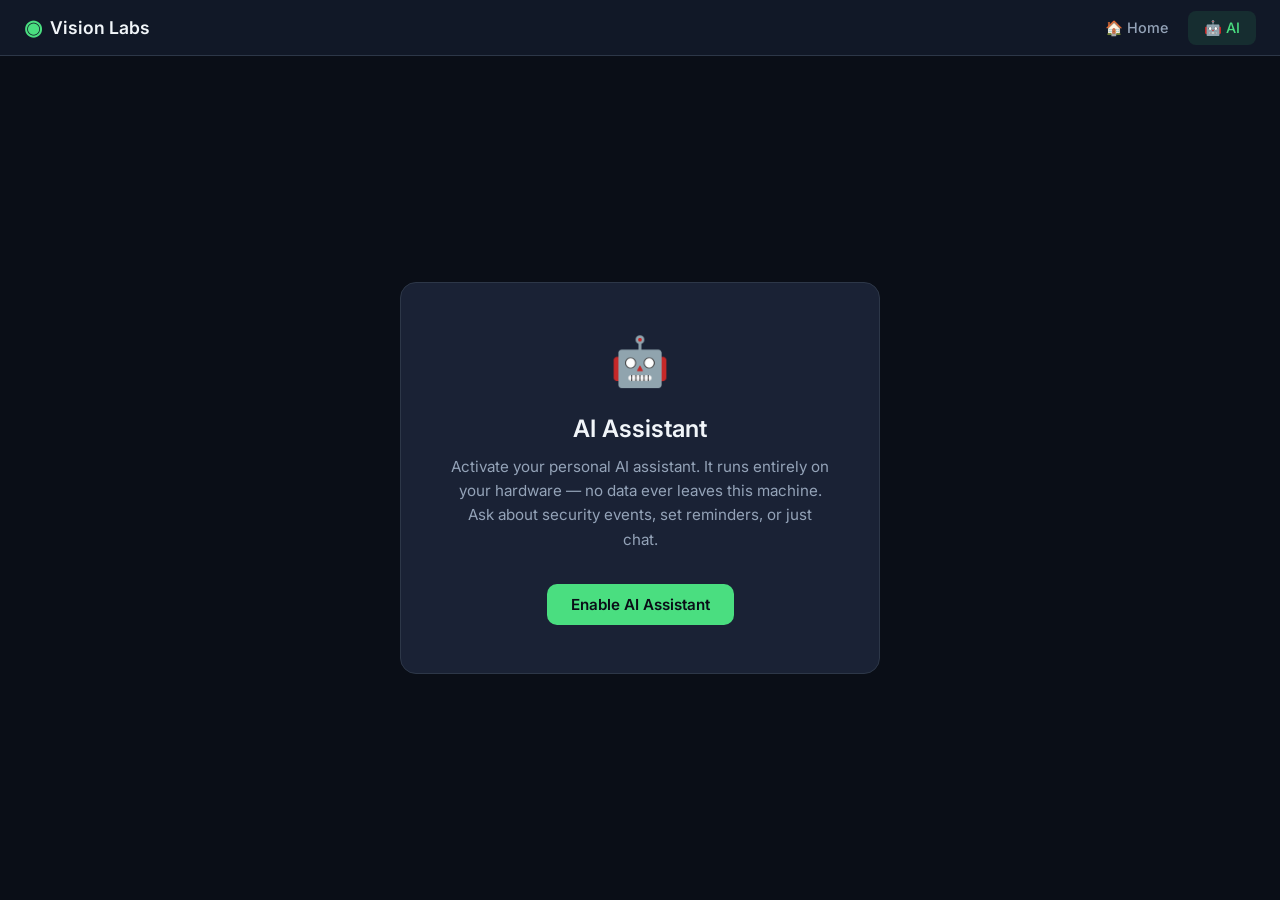
==== services/dashboard/static/ai.html @ 5def6e3c "feat: Phase 7 AI assistant  Ollama + Qwen 3 14B, onboarding wizard, chat UI, tool calling" ====
<!DOCTYPE html>
<html lang="en">

<head>
    <meta charset="UTF-8">
    <meta name="viewport" content="width=device-width, initial-scale=1.0">
    <title>Vision Labs — AI Assistant</title>
    <meta name="description" content="AI-powered security assistant for Vision Labs">
    <link rel="icon" type="image/svg+xml" href="favicon.svg">
    <link rel="stylesheet" href="style.css">
    <link rel="stylesheet" href="ai.css">
    <link href="https://fonts.googleapis.com/css2?family=Inter:wght@300;400;500;600;700&display=swap" rel="stylesheet">
</head>

<body class="ai-page">
    <!-- Navbar -->
    <nav class="navbar">
        <a class="navbar-brand" href="/">
            <span class="logo-icon">◉</span>
            Vision Labs
        </a>
        <div class="navbar-links">
            <a href="/">🏠 Home</a>
            <a href="/ai.html" class="active">🤖 AI</a>
        </div>
    </nav>

    <!-- Onboarding Wizard (shown when AI not enabled) -->
    <div id="wizardContainer" class="wizard-container" style="display: none;">
        <!-- Step 1: Welcome -->
        <div id="wizardStep1" class="wizard-card">
            <span class="wizard-icon">🤖</span>
            <h2>AI Assistant</h2>
            <p>
                Activate your personal AI assistant. It runs entirely on your hardware —
                no data ever leaves this machine. Ask about security events, set reminders,
                or just chat.
            </p>
            <div class="wizard-actions">
                <button class="btn-primary" onclick="wizardNext(2)">Enable AI Assistant</button>
            </div>
        </div>

        <!-- Step 2: User name -->
        <div id="wizardStep2" class="wizard-card" style="display: none;">
            <span class="wizard-icon">👋</span>
            <h2>What should I call you?</h2>
            <p>Give me a name to use, or skip and I'll just say "hey".</p>
            <input type="text" class="wizard-input" id="userName" placeholder="Your name..." maxlength="30"
                autocomplete="off">
            <div class="wizard-actions">
                <button class="btn-secondary" onclick="wizardNext(3)">Skip</button>
                <button class="btn-primary" onclick="wizardNext(3)">Continue</button>
            </div>
        </div>

        <!-- Step 3: AI name -->
        <div id="wizardStep3" class="wizard-card" style="display: none;">
            <span class="wizard-icon">✨</span>
            <h2>Name your assistant</h2>
            <p>Pick a suggestion or type your own name for me.</p>
            <div class="name-suggestions">
                <button class="name-chip" onclick="selectAIName(this, 'Atlas')">Atlas</button>
                <button class="name-chip" onclick="selectAIName(this, 'Sentinel')">Sentinel</button>
                <button class="name-chip" onclick="selectAIName(this, 'Iris')">Iris</button>
                <button class="name-chip" onclick="selectAIName(this, 'Nova')">Nova</button>
                <button class="name-chip" onclick="selectAIName(this, 'Sage')">Sage</button>
            </div>
            <input type="text" class="wizard-input" id="aiName" placeholder="Or type a custom name..." maxlength="30"
                autocomplete="off">
            <div class="wizard-actions">
                <button class="btn-secondary" onclick="wizardNext(2)">Back</button>
                <button class="btn-primary" onclick="finishWizard()">Activate</button>
            </div>
        </div>
    </div>

    <!-- Chat Interface (shown when AI is enabled) -->
    <div id="chatContainer" class="chat-container" style="display: none;">
        <!-- Chat header -->
        <div class="chat-header">
            <div class="ai-avatar" id="aiAvatar">🤖</div>
            <div class="chat-header-info">
                <h3 id="aiNameDisplay">Atlas</h3>
                <span>Local AI · Qwen 3 14B</span>
            </div>
            <div class="chat-status-dot"></div>
        </div>

        <!-- Error banner -->
        <div class="ai-error" id="aiError"></div>

        <!-- Messages -->
        <div class="chat-messages" id="chatMessages">
            <!-- Messages rendered by JS -->
        </div>

        <!-- Input -->
        <div class="chat-input-area">
            <div class="chat-input-wrapper">
                <textarea id="chatInput" placeholder="Ask me anything..." rows="1" autofocus></textarea>
                <button id="sendBtn" onclick="sendMessage()" title="Send">↑</button>
            </div>
        </div>
    </div>

    <script src="ai.js"></script>
</body>

</html>
---- services/dashboard/static/style.css ----
/*
 * services/dashboard/static/style.css — Dark security monitoring theme.
 *
 * PURPOSE:
 *   Styling for the Vision Labs dashboard. Dark theme with green accent
 *   colors to match the security/surveillance aesthetic.
 *
 * LAYOUT:
 *   Header (stats bar) → Main (live view + sidebar)
 *   Sidebar contains: Settings panel + Event feed
 */

/* ---------------------------------------------------------------------------
 * Reset & Base
 * --------------------------------------------------------------------------- */
*,
*::before,
*::after {
    margin: 0;
    padding: 0;
    box-sizing: border-box;
}

:root {
    /* Color palette — dark security theme */
    --bg-primary: #0a0e17;
    --bg-secondary: #111827;
    --bg-panel: #1a2235;
    --bg-panel-hover: #1f2937;
    --border: #2d3748;
    --border-active: #4ade80;

    --text-primary: #f1f5f9;
    --text-secondary: #94a3b8;
    --text-muted: #64748b;

    --accent: #4ade80;
    /* Green — active / live */
    --accent-dim: #22c55e;
    --accent-bg: rgba(74, 222, 128, 0.1);
    --danger: #ef4444;
    /* Red — alerts */
    --danger-bg: rgba(239, 68, 68, 0.1);
    --warning: #f59e0b;
    /* Amber — warnings */
    --success: #4ade80;
    --info: #38bdf8;
    --text-dim: #6b7280;

    /* Spacing */
    --gap: 16px;
    --radius: 10px;
    --radius-sm: 6px;

    /* Typography */
    --font: 'Inter', -apple-system, BlinkMacSystemFont, sans-serif;
}

html,
body {
    height: 100%;
    font-family: var(--font);
    background: var(--bg-primary);
    color: var(--text-primary);
    overflow-x: hidden;
}

/* ---------------------------------------------------------------------------
 * Header — Status bar with live stats
 * --------------------------------------------------------------------------- */
header {
    display: flex;
    align-items: center;
    justify-content: space-between;
    padding: 12px 24px;
    background: var(--bg-secondary);
    border-bottom: 1px solid var(--border);
    height: 60px;
}

.header-left {
    display: flex;
    align-items: center;
    gap: 16px;
}

.logo {
    display: flex;
    align-items: center;
    gap: 10px;
}

.logo-icon {
    font-size: 24px;
    color: var(--accent);
    animation: pulse 2s ease-in-out infinite;
}

@keyframes pulse {

    0%,
    100% {
        opacity: 1;
    }

    50% {
        opacity: 0.5;
    }
}

.logo h1 {
    font-size: 18px;
    font-weight: 600;
    letter-spacing: 0.5px;
}

.status-badge {
    padding: 4px 12px;
    border-radius: 20px;
    font-size: 12px;
    font-weight: 500;
    background: var(--accent-bg);
    color: var(--accent);
    border: 1px solid rgba(74, 222, 128, 0.3);
}

.status-badge.disconnected {
    background: var(--danger-bg);
    color: var(--danger);
    border-color: rgba(239, 68, 68, 0.3);
}

.header-right {
    display: flex;
    gap: 24px;
}

.stat {
    display: flex;
    flex-direction: column;
    align-items: center;
    gap: 2px;
}

.stat-label {
    font-size: 10px;
    text-transform: uppercase;
    letter-spacing: 1px;
    color: var(--text-muted);
}

.stat-value {
    font-size: 16px;
    font-weight: 600;
    color: var(--text-primary);
    font-variant-numeric: tabular-nums;
}

/* ---------------------------------------------------------------------------
 * Main Layout — Live view + sidebar
 * --------------------------------------------------------------------------- */
main {
    display: grid;
    grid-template-columns: 1fr 360px;
    gap: var(--gap);
    padding: var(--gap);
    height: calc(100vh - 60px);
    overflow: hidden;
}

/* ---------------------------------------------------------------------------
 * Panel (shared)
 * --------------------------------------------------------------------------- */
.panel {
    background: var(--bg-panel);
    border: 1px solid var(--border);
    border-radius: var(--radius);
    display: flex;
    flex-direction: column;
    flex-shrink: 0;
}

.panel-header {
    display: flex;
    align-items: center;
    justify-content: space-between;
    padding: 12px 16px;
    border-bottom: 1px solid var(--border);
    flex-shrink: 0;
    cursor: pointer;
    user-select: none;
    transition: background 0.2s ease;
    gap: 8px;
}

.panel-header:hover {
    background: rgba(255, 255, 255, 0.03);
}

.panel-header h2 {
    font-size: 14px;
    font-weight: 600;
    color: var(--text-primary);
    white-space: nowrap;
    overflow: hidden;
    text-overflow: ellipsis;
    min-width: 0;
}

/* Collapsible toggle chevron */
.panel-toggle {
    font-size: 12px;
    color: var(--text-muted);
    transition: transform 0.3s cubic-bezier(0.4, 0, 0.2, 1);
    margin-left: 8px;
    flex-shrink: 0;
}

.panel.collapsed .panel-toggle {
    transform: rotate(-90deg);
}

/* Smooth collapsible body */
.panel-body {
    padding: 16px;
    overflow-y: auto;
    flex: 1;
    max-height: 300px;
    transition: max-height 0.35s cubic-bezier(0.4, 0, 0.2, 1),
        padding 0.35s cubic-bezier(0.4, 0, 0.2, 1),
        opacity 0.25s ease;
    opacity: 1;
}

.panel.collapsed .panel-body {
    max-height: 0;
    padding-top: 0;
    padding-bottom: 0;
    opacity: 0;
    overflow: hidden;
}

.panel.collapsed .panel-header {
    border-bottom-color: transparent;
}

/* ---------------------------------------------------------------------------
 * Live View Panel
 * --------------------------------------------------------------------------- */
.live-view-panel {
    min-height: 0;
}

.live-badge {
    font-size: 12px;
    font-weight: 600;
    color: var(--danger);
    animation: blink 1.5s ease-in-out infinite;
}

@keyframes blink {

    0%,
    100% {
        opacity: 1;
    }

    50% {
        opacity: 0.3;
    }
}

.video-container {
    flex: 1;
    position: relative;
    display: flex;
    align-items: center;
    justify-content: center;
    background: #000;
    min-height: 0;
    overflow: hidden;
}

.video-container img {
    max-width: 100%;
    max-height: 100%;
    object-fit: contain;
}

.no-signal {
    position: absolute;
    display: flex;
    flex-direction: column;
    align-items: center;
    gap: 12px;
    color: var(--text-muted);
}

.no-signal-icon {
    font-size: 48px;
    animation: pulse 2s ease-in-out infinite;
}

.no-signal p {
    font-size: 14px;
}

.no-signal.hidden {
    display: none;
}

/* ---------------------------------------------------------------------------
 * Sidebar
 * --------------------------------------------------------------------------- */
.sidebar {
    display: flex;
    flex-direction: column;
    gap: var(--gap);
    min-height: 0;
    overflow-y: auto;
}

/* ---------------------------------------------------------------------------
 * Settings Panel
 * --------------------------------------------------------------------------- */
.setting {
    margin-bottom: 20px;
}

.setting:last-child {
    margin-bottom: 0;
}

.setting-header {
    display: flex;
    justify-content: space-between;
    align-items: center;
    margin-bottom: 8px;
}

.setting-header label {
    font-size: 13px;
    font-weight: 500;
    color: var(--text-primary);
}

.setting-value {
    font-size: 14px;
    font-weight: 600;
    color: var(--accent);
    font-variant-numeric: tabular-nums;
    min-width: 40px;
    text-align: right;
}

.setting-hint {
    font-size: 11px;
    color: var(--text-muted);
    margin-top: 6px;
}

/* Range slider styling */
input[type="range"] {
    width: 100%;
    height: 6px;
    -webkit-appearance: none;
    appearance: none;
    background: var(--border);
    border-radius: 3px;
    outline: none;
    cursor: pointer;
}

input[type="range"]::-webkit-slider-thumb {
    -webkit-appearance: none;
    appearance: none;
    width: 18px;
    height: 18px;
    background: var(--accent);
    border-radius: 50%;
    cursor: pointer;
    border: 2px solid var(--bg-panel);
    box-shadow: 0 0 8px rgba(74, 222, 128, 0.4);
    transition: transform 0.15s ease;
}

input[type="range"]::-webkit-slider-thumb:hover {
    transform: scale(1.2);
}

input[type="range"]::-moz-range-thumb {
    width: 18px;
    height: 18px;
    background: var(--accent);
    border-radius: 50%;
    cursor: pointer;
    border: 2px solid var(--bg-panel);
    box-shadow: 0 0 8px rgba(74, 222, 128, 0.4);
}

/* ---------------------------------------------------------------------------
 * Events Panel
 * --------------------------------------------------------------------------- */
.events-panel {
    min-height: 0;
}

.event-count {
    font-size: 12px;
    color: var(--text-muted);
}

.event-list {
    display: flex;
    flex-direction: column;
    gap: 8px;
    padding: 12px;
}

.event-item {
    display: flex;
    align-items: flex-start;
    gap: 10px;
    padding: 12px 14px;
    background: var(--bg-secondary);
    border-radius: var(--radius-sm);
    border-left: 3px solid transparent;
    border: 1px solid var(--border);
    border-left: 3px solid transparent;
    transition: background 0.2s ease;
    animation: slideIn 0.3s ease;
}

@keyframes slideIn {
    from {
        opacity: 0;
        transform: translateY(-8px);
    }

    to {
        opacity: 1;
        transform: translateY(0);
    }
}

.event-item.appeared {
    border-left-color: var(--accent);
}

.event-item.left {
    border-left-color: var(--warning);
}

.event-icon {
    font-size: 18px;
    flex-shrink: 0;
    margin-top: 1px;
}

.event-photo {
    width: 32px;
    height: 32px;
    border-radius: 50%;
    object-fit: cover;
    border: 2px solid #06b6d4;
    flex-shrink: 0;
    cursor: pointer;
    transition: transform 0.15s ease, box-shadow 0.15s ease;
}

.event-photo:hover {
    transform: scale(1.15);
    box-shadow: 0 0 8px rgba(6, 182, 212, 0.5);
}

/* ---------------------------------------------------------------------------
 * Event Photo Lightbox Modal
 * --------------------------------------------------------------------------- */
.event-photo-modal {
    position: fixed;
    inset: 0;
    display: flex;
    align-items: center;
    justify-content: center;
    z-index: 2000;
}

.event-photo-backdrop {
    position: absolute;
    inset: 0;
    background: rgba(0, 0, 0, 0.8);
    backdrop-filter: blur(8px);
    cursor: pointer;
}

.event-photo-content {
    position: relative;
    z-index: 1;
    display: flex;
    flex-direction: column;
    align-items: center;
    gap: 12px;
    animation: captureFlash 0.3s ease;
}

.event-photo-content img {
    max-width: 90vw;
    max-height: 75vh;
    border-radius: var(--radius);
    border: 2px solid var(--border);
    box-shadow: 0 20px 60px rgba(0, 0, 0, 0.6);
    object-fit: contain;
}

.event-photo-caption {
    font-size: 14px;
    font-weight: 600;
    color: var(--text-primary);
    background: var(--bg-panel);
    padding: 6px 16px;
    border-radius: 20px;
    border: 1px solid var(--border);
}

.event-content {
    flex: 1;
    min-width: 0;
}

.event-title {
    font-size: 14px;
    font-weight: 600;
    color: var(--text-primary);
    margin-bottom: 4px;
}

.event-meta {
    font-size: 12px;
    color: var(--text-secondary);
    line-height: 1.4;
}

.empty-state {
    text-align: center;
    color: var(--text-muted);
    font-size: 13px;
    padding: 24px 0;
}

/* ---------------------------------------------------------------------------
 * Known Faces Panel
 * --------------------------------------------------------------------------- */
.face-count {
    font-size: 12px;
    color: var(--text-muted);
}

.enroll-form {
    display: flex;
    gap: 8px;
    margin-bottom: 8px;
}

.enroll-input {
    flex: 1;
    padding: 8px 12px;
    background: var(--bg-secondary);
    border: 1px solid var(--border);
    border-radius: var(--radius-sm);
    color: var(--text-primary);
    font-family: var(--font);
    font-size: 13px;
    outline: none;
    transition: border-color 0.2s ease;
}

.enroll-input:focus {
    border-color: var(--accent);
}

.enroll-input::placeholder {
    color: var(--text-muted);
}

.enroll-btn {
    padding: 8px 16px;
    background: linear-gradient(135deg, #06b6d4, #0891b2);
    border: none;
    border-radius: var(--radius-sm);
    color: white;
    font-family: var(--font);
    font-size: 13px;
    font-weight: 600;
    cursor: pointer;
    white-space: nowrap;
    transition: all 0.2s ease;
}

.enroll-btn:hover {
    background: linear-gradient(135deg, #22d3ee, #06b6d4);
    transform: translateY(-1px);
    box-shadow: 0 4px 12px rgba(6, 182, 212, 0.3);
}

.enroll-btn:active {
    transform: translateY(0);
}

.enroll-btn:disabled {
    opacity: 0.5;
    cursor: not-allowed;
    transform: none;
}

.face-gallery {
    display: flex;
    flex-direction: column;
    gap: 8px;
    margin-top: 12px;
}

.face-card {
    display: flex;
    align-items: center;
    gap: 12px;
    padding: 10px 12px;
    background: var(--bg-secondary);
    border-radius: var(--radius-sm);
    border-left: 3px solid #06b6d4;
    animation: slideIn 0.3s ease;
}

.face-card img {
    width: 40px;
    height: 40px;
    border-radius: 50%;
    object-fit: cover;
    border: 2px solid #06b6d4;
}

.face-card .face-info {
    flex: 1;
    min-width: 0;
}

.face-card .face-name {
    font-size: 13px;
    font-weight: 600;
    color: var(--text-primary);
}

.face-card .face-date {
    font-size: 11px;
    color: var(--text-muted);
}

.face-card .face-delete {
    background: none;
    border: none;
    color: var(--text-muted);
    cursor: pointer;
    font-size: 16px;
    padding: 4px 8px;
    border-radius: var(--radius-sm);
    transition: all 0.2s ease;
}

.face-card .face-delete:hover {
    color: var(--danger);
    background: var(--danger-bg);
}

.enroll-status {
    padding: 8px 12px;
    border-radius: var(--radius-sm);
    font-size: 12px;
    margin-top: 8px;
    animation: slideIn 0.3s ease;
}

.enroll-status.success {
    background: var(--accent-bg);
    color: var(--accent);
    border: 1px solid rgba(74, 222, 128, 0.3);
}

.enroll-status.error {
    background: var(--danger-bg);
    color: var(--danger);
    border: 1px solid rgba(239, 68, 68, 0.3);
}

/* Enrollment preview card */
.enroll-preview {
    margin-top: 10px;
    padding: 12px;
    background: var(--bg-secondary);
    border-radius: var(--radius-sm);
    border: 1px solid #06b6d4;
    animation: slideIn 0.3s ease;
}

.preview-content {
    display: flex;
    align-items: center;
    gap: 12px;
}

.preview-face {
    width: 64px;
    height: 64px;
    border-radius: 8px;
    object-fit: cover;
    border: 2px solid #06b6d4;
}

.preview-info {
    flex: 1;
}

.preview-name {
    font-size: 13px;
    color: var(--text-primary);
    margin-bottom: 8px;
}

.preview-actions {
    display: flex;
    gap: 8px;
}

.confirm-btn,
.cancel-btn {
    padding: 6px 14px;
    border: none;
    border-radius: var(--radius-sm);
    font-family: var(--font);
    font-size: 12px;
    font-weight: 600;
    cursor: pointer;
    transition: all 0.2s ease;
}

.confirm-btn {
    background: var(--accent);
    color: var(--bg-primary);
}

.confirm-btn:hover {
    background: var(--accent-dim);
    transform: translateY(-1px);
}

.cancel-btn {
    background: var(--border);
    color: var(--text-secondary);
}

.cancel-btn:hover {
    background: var(--bg-panel-hover);
}

.preview-note {
    font-size: 11px;
    color: var(--warning);
    margin-bottom: 8px;
}

/* Unknown face cards */
.unknown-card {
    border-left: 2px solid #f59e0b;
}

.unknown-label {
    color: #f59e0b !important;
}

.unknown-actions {
    display: flex;
    gap: 4px;
    align-items: center;
}

.label-btn {
    background: none;
    border: 1px solid rgba(245, 158, 11, 0.3);
    color: #f59e0b;
    padding: 3px 6px;
    border-radius: var(--radius-sm);
    cursor: pointer;
    font-size: 12px;
    transition: all 0.2s ease;
}

.label-btn:hover {
    background: rgba(245, 158, 11, 0.15);
    border-color: #f59e0b;
}

/* ---------------------------------------------------------------------------
 * Scrollbar
 * --------------------------------------------------------------------------- */
::-webkit-scrollbar {
    width: 6px;
}

::-webkit-scrollbar-track {
    background: transparent;
}

::-webkit-scrollbar-thumb {
    background: var(--border);
    border-radius: 3px;
}

::-webkit-scrollbar-thumb:hover {
    background: var(--text-muted);
}


/* ---------------------------------------------------------------------------
 * Zone Canvas Overlay
 * --------------------------------------------------------------------------- */
#zoneCanvas {
    position: absolute;
    top: 0;
    left: 0;
    pointer-events: none;
    z-index: 10;
}

/* ---------------------------------------------------------------------------
 * Zone Controls
 * --------------------------------------------------------------------------- */
.live-view-controls {
    display: flex;
    align-items: center;
    gap: 12px;
}

.zone-toggle-btn {
    background: var(--bg-panel-hover);
    color: var(--text-secondary);
    border: 1px solid var(--border);
    padding: 4px 12px;
    border-radius: var(--radius-sm);
    font-family: var(--font);
    font-size: 12px;
    font-weight: 500;
    cursor: pointer;
    transition: all 0.2s ease;
}

.zone-toggle-btn:hover {
    background: var(--border);
    color: var(--text-primary);
}

.zone-toggle-btn.active {
    background: rgba(59, 130, 246, 0.2);
    color: #60a5fa;
    border-color: rgba(59, 130, 246, 0.4);
    box-shadow: 0 0 8px rgba(59, 130, 246, 0.2);
}

/* ---------------------------------------------------------------------------
 * Zone Toolbar
 * --------------------------------------------------------------------------- */
.zone-toolbar {
    display: flex;
    align-items: center;
    gap: 8px;
    padding: 10px 16px;
    background: var(--bg-panel);
    border-top: 1px solid var(--border);
    flex-wrap: wrap;
}

.zone-name-input {
    background: var(--bg-primary);
    border: 1px solid var(--border);
    color: var(--text-primary);
    padding: 6px 10px;
    border-radius: var(--radius-sm);
    font-family: var(--font);
    font-size: 13px;
    width: 140px;
}

.zone-name-input:focus {
    outline: none;
    border-color: #3b82f6;
    box-shadow: 0 0 0 2px rgba(59, 130, 246, 0.2);
}

.zone-select {
    background: var(--bg-primary);
    border: 1px solid var(--border);
    color: var(--text-primary);
    padding: 6px 8px;
    border-radius: var(--radius-sm);
    font-family: var(--font);
    font-size: 12px;
    cursor: pointer;
}

.zone-select:focus {
    outline: none;
    border-color: #3b82f6;
}

.zone-save-btn {
    background: linear-gradient(135deg, #3b82f6, #2563eb);
    color: white;
    border: none;
    padding: 6px 14px;
    border-radius: var(--radius-sm);
    font-family: var(--font);
    font-size: 12px;
    font-weight: 600;
    cursor: pointer;
    transition: all 0.2s ease;
}

.zone-save-btn:hover:not(:disabled) {
    background: linear-gradient(135deg, #60a5fa, #3b82f6);
    transform: translateY(-1px);
    box-shadow: 0 4px 12px rgba(59, 130, 246, 0.3);
}

.zone-save-btn:disabled {
    opacity: 0.4;
    cursor: not-allowed;
}

.zone-cancel-btn {
    background: var(--border);
    color: var(--text-secondary);
    border: none;
    padding: 6px 10px;
    border-radius: var(--radius-sm);
    font-family: var(--font);
    font-size: 12px;
    cursor: pointer;
    transition: all 0.2s ease;
}

.zone-cancel-btn:hover {
    background: var(--bg-panel-hover);
    color: var(--danger);
}

.zone-hint {
    font-size: 11px;
    color: var(--text-muted);
    flex: 1;
    min-width: 200px;
}

/* ---------------------------------------------------------------------------
 * Zone List Panel (Sidebar)
 * --------------------------------------------------------------------------- */
.zone-card {
    display: flex;
    align-items: center;
    justify-content: space-between;
    padding: 8px 10px;
    background: var(--bg-primary);
    border-radius: var(--radius-sm);
    margin-bottom: 6px;
    border: 1px solid var(--border);
    transition: border-color 0.2s ease;
}

.zone-card:hover {
    border-color: var(--text-muted);
}

.zone-card-info {
    display: flex;
    align-items: center;
    gap: 8px;
    min-width: 0;
}

.zone-card-dot {
    width: 10px;
    height: 10px;
    border-radius: 50%;
    flex-shrink: 0;
}

.zone-card-name {
    font-size: 13px;
    font-weight: 500;
    color: var(--text-primary);
    white-space: nowrap;
    overflow: hidden;
    text-overflow: ellipsis;
}

.zone-card-level {
    font-size: 11px;
    color: var(--text-muted);
    white-space: nowrap;
}

.zone-card-actions {
    display: flex;
    gap: 2px;
    align-items: center;
}

.zone-card-edit,
.zone-card-delete {
    background: none;
    border: none;
    cursor: pointer;
    font-size: 14px;
    padding: 2px 6px;
    border-radius: var(--radius-sm);
    opacity: 0.5;
    transition: all 0.2s ease;
}

.zone-card-edit:hover {
    opacity: 1;
    background: rgba(59, 130, 246, 0.15);
}

.zone-card-delete:hover {
    opacity: 1;
    background: var(--danger-bg);
}

.zone-count {
    font-size: 12px;
    color: var(--text-muted);
}

/* ---------------------------------------------------------------------------
 * Label Unknown Modal
 * --------------------------------------------------------------------------- */
.label-modal-overlay {
    position: fixed;
    inset: 0;
    background: rgba(0, 0, 0, 0.7);
    backdrop-filter: blur(4px);
    display: flex;
    align-items: center;
    justify-content: center;
    z-index: 1000;
}

.label-modal {
    background: var(--bg-secondary);
    border: 1px solid var(--border);
    border-radius: var(--radius-lg);
    padding: 24px;
    width: 340px;
    max-width: 90vw;
    box-shadow: 0 20px 60px rgba(0, 0, 0, 0.5);
}

.label-modal h3 {
    margin: 0 0 16px 0;
    font-size: 16px;
    color: var(--text-primary);
}

.label-modal-photo {
    width: 112px;
    height: 112px;
    border-radius: var(--radius-md);
    object-fit: cover;
    display: block;
    margin: 0 auto 16px;
    border: 2px solid var(--border);
}

.label-modal-options {
    display: flex;
    flex-direction: column;
    gap: 8px;
}

.label-modal-options label {
    font-size: 12px;
    color: var(--text-muted);
    text-transform: uppercase;
    letter-spacing: 0.5px;
}

.label-modal-select,
.label-modal-input {
    width: 100%;
    padding: 8px 12px;
    background: var(--bg-primary);
    color: var(--text-primary);
    border: 1px solid var(--border);
    border-radius: var(--radius-sm);
    font-size: 14px;
    font-family: var(--font);
    outline: none;
}

.label-modal-select:focus,
.label-modal-input:focus {
    border-color: var(--accent);
}

.label-modal-divider {
    text-align: center;
    color: var(--text-muted);
    font-size: 12px;
    padding: 4px 0;
}

.label-modal-actions {
    display: flex;
    gap: 8px;
    margin-top: 16px;
}

.label-modal-save,
.label-modal-cancel {
    flex: 1;
    padding: 8px 12px;
    border: 1px solid var(--border);
    border-radius: var(--radius-sm);
    font-size: 13px;
    cursor: pointer;
    font-family: var(--font);
}

.label-modal-save {
    background: var(--accent);
    color: #fff;
    border-color: var(--accent);
}

.label-modal-save:hover {
    filter: brightness(1.15);
}

.label-modal-cancel {
    background: var(--bg-primary);
    color: var(--text-secondary);
}

.label-modal-cancel:hover {
    background: var(--border);
}

/* ---------------------------------------------------------------------------
 * Mobile Responsive — Stack layout vertically on small screens
 * --------------------------------------------------------------------------- */
@media (max-width: 768px) {
    body {
        overflow: auto;
    }

    header {
        flex-wrap: wrap;
        height: auto;
        padding: 10px 16px;
        gap: 8px;
    }

    .header-right {
        gap: 12px;
    }

    .stat-label {
        font-size: 8px;
    }

    .stat-value {
        font-size: 13px;
    }

    main {
        grid-template-columns: 1fr;
        height: auto;
        overflow: visible;
    }

    .live-view-panel {
        min-height: 300px;
    }

    .video-container {
        min-height: 250px;
    }

    .sidebar {
        overflow: visible;
    }

    .panel-body {
        max-height: 400px;
    }

    .zone-toolbar {
        flex-wrap: wrap;
        gap: 6px;
    }

    .zone-name-input {
        width: 100px;
    }
}

/* ---------------------------------------------------------------------------
 * Conditions Panel — Time periods + weather
 * --------------------------------------------------------------------------- */
.conditions-period {
    font-size: 0.75rem;
    font-weight: 600;
    padding: 3px 10px;
    border-radius: 999px;
    text-transform: uppercase;
    letter-spacing: 0.05em;
}

.conditions-period.period-daytime {
    background: rgba(250, 204, 21, 0.15);
    color: #facc15;
}

.conditions-period.period-twilight {
    background: rgba(251, 146, 60, 0.15);
    color: #fb923c;
}

.conditions-period.period-night {
    background: rgba(96, 165, 250, 0.15);
    color: #60a5fa;
}

.conditions-period.period-late_night {
    background: rgba(147, 130, 220, 0.15);
    color: #9382dc;
}

.conditions-grid {
    display: grid;
    grid-template-columns: 1fr 1fr;
    gap: 8px;
    margin-bottom: 12px;
}

.condition-item {
    display: flex;
    flex-direction: column;
    align-items: center;
    gap: 2px;
    padding: 8px 4px;
    background: var(--bg-secondary);
    border-radius: var(--radius-sm);
    border: 1px solid var(--border);
}

.condition-icon {
    font-size: 1.2rem;
}

.condition-label {
    font-size: 0.65rem;
    color: var(--text-muted);
    text-transform: uppercase;
    letter-spacing: 0.05em;
}

.condition-value {
    font-size: 0.85rem;
    font-weight: 600;
    color: var(--text-primary);
}

.conditions-schedule {
    display: flex;
    flex-direction: column;
    gap: 3px;
}

.schedule-row {
    display: flex;
    align-items: center;
    justify-content: space-between;
    padding: 5px 8px;
    border-radius: var(--radius-sm);
    font-size: 0.75rem;
    color: var(--text-secondary);
    border: 1px solid transparent;
    transition: all 0.2s ease;
}

.schedule-row.active {
    background: rgba(74, 222, 128, 0.08);
    border-color: var(--accent);
    color: var(--text-primary);
}

.schedule-row.active .schedule-name {
    color: var(--accent);
    font-weight: 600;
}

.schedule-name {
    display: flex;
    align-items: center;
    gap: 6px;
}

.schedule-time {
    font-family: 'Inter', monospace;
    font-size: 0.7rem;
    color: var(--text-muted);
}

.schedule-row.active .schedule-time {
    color: var(--text-secondary);
}

/* ---------------------------------------------------------------------------
 * Buttons
 * --------------------------------------------------------------------------- */
.btn {
    display: inline-flex;
    align-items: center;
    justify-content: center;
    gap: 6px;
    padding: 10px 18px;
    border: 1px solid var(--border);
    border-radius: var(--radius-sm);
    background: var(--bg-secondary);
    color: var(--text-primary);
    font-size: 0.85rem;
    font-weight: 500;
    cursor: pointer;
    transition: all 0.2s ease;
    width: 100%;
}

.btn:hover:not(:disabled) {
    background: var(--bg-panel-hover);
    border-color: var(--accent);
}

.btn:active:not(:disabled) {
    transform: scale(0.98);
}

.btn:disabled {
    opacity: 0.4;
    cursor: not-allowed;
}

.btn-primary {
    background: var(--accent-bg);
    border-color: var(--accent-dim);
    color: var(--accent);
}

.btn-primary:hover:not(:disabled) {
    background: rgba(74, 222, 128, 0.2);
    border-color: var(--accent);
}

/* ---------------------------------------------------------------------------
 * Notification panel
 * --------------------------------------------------------------------------- */
.notification-status {
    font-size: 0.75rem;
    font-weight: 500;
    color: var(--text-muted);
}

.notification-result {
    font-weight: 500;
}

/* ---------------------------------------------------------------------------
 * Account Panel
 * --------------------------------------------------------------------------- */
.auth-username {
    font-size: 12px;
    color: var(--text-muted);
    font-weight: 500;
}

.setting-label {
    display: block;
    font-size: 13px;
    font-weight: 500;
    color: var(--text-primary);
    margin-bottom: 6px;
}

.setting-input {
    width: 100%;
    padding: 10px 12px;
    background: var(--bg-secondary);
    border: 1px solid var(--border);
    border-radius: var(--radius-sm);
    color: var(--text-primary);
    font-size: 14px;
    font-family: inherit;
    outline: none;
    transition: border-color 0.2s ease, box-shadow 0.2s ease;
}

.setting-input:focus {
    border-color: var(--accent);
    box-shadow: 0 0 0 3px var(--accent-bg);
}

.setting-input::placeholder {
    color: var(--text-muted);
}

.auth-msg {
    font-size: 12px;
    font-weight: 500;
    margin-top: 8px;
    min-height: 16px;
}

.auth-msg.success {
    color: var(--accent);
}

.auth-msg.error {
    color: var(--danger);
}

.btn-danger {
    background: var(--danger-bg);
    border-color: var(--danger);
    color: var(--danger);
}

.btn-danger:hover:not(:disabled) {
    background: rgba(239, 68, 68, 0.2);
    border-color: var(--danger);
}

/* ---------------------------------------------------------------------------
 * Enrollment Wizard Modal
 * --------------------------------------------------------------------------- */
.wizard-overlay {
    position: fixed;
    inset: 0;
    background: rgba(0, 0, 0, 0.7);
    backdrop-filter: blur(4px);
    display: flex;
    align-items: center;
    justify-content: center;
    z-index: 1000;
    opacity: 0;
    transition: opacity 0.3s ease;
}

.wizard-overlay.visible {
    opacity: 1;
}

.wizard-modal {
    background: var(--bg-panel);
    border: 1px solid var(--border);
    border-radius: 16px;
    width: 90%;
    max-width: 420px;
    overflow: hidden;
    transform: translateY(20px) scale(0.95);
    transition: transform 0.3s ease;
}

.wizard-overlay.visible .wizard-modal {
    transform: translateY(0) scale(1);
}

.wizard-header {
    display: flex;
    justify-content: space-between;
    align-items: center;
    padding: 16px 20px;
    border-bottom: 1px solid var(--border);
}

.wizard-header h3 {
    font-size: 16px;
    font-weight: 600;
    color: var(--text-primary);
}

.wizard-header span {
    color: var(--accent);
}

.wizard-close {
    background: none;
    border: none;
    color: var(--text-muted);
    font-size: 18px;
    cursor: pointer;
    padding: 4px 8px;
    border-radius: 4px;
    transition: all 0.15s ease;
}

.wizard-close:hover {
    color: var(--text-primary);
    background: var(--bg-panel-hover);
}

/* Step indicators */
.wizard-steps {
    display: flex;
    justify-content: center;
    gap: 8px;
    padding: 16px 20px 8px;
}

.wizard-step {
    display: flex;
    flex-direction: column;
    align-items: center;
    gap: 4px;
    opacity: 0.4;
    transition: all 0.3s ease;
}

.wizard-step.active {
    opacity: 1;
}

.wizard-step.done {
    opacity: 0.8;
}

.wizard-step.skipped {
    opacity: 0.3;
}

.step-dot {
    width: 10px;
    height: 10px;
    border-radius: 50%;
    background: var(--border);
    transition: all 0.3s ease;
}

.wizard-step.active .step-dot {
    background: var(--accent);
    box-shadow: 0 0 8px rgba(74, 222, 128, 0.5);
    animation: pulse 1.5s ease-in-out infinite;
}

.wizard-step.done .step-dot {
    background: var(--accent);
}

.wizard-step.skipped .step-dot {
    background: var(--text-muted);
}

.step-label {
    font-size: 10px;
    font-weight: 500;
    color: var(--text-muted);
    text-transform: uppercase;
    letter-spacing: 0.5px;
}

.wizard-step.active .step-label {
    color: var(--accent);
}

.wizard-step.done .step-label {
    color: var(--text-secondary);
}

/* Capture area */
.wizard-body {
    padding: 16px 20px;
}

.wizard-preview {
    background: var(--bg-secondary);
    border: 1px solid var(--border);
    border-radius: 12px;
    padding: 24px;
    text-align: center;
    min-height: 160px;
    display: flex;
    flex-direction: column;
    align-items: center;
    justify-content: center;
    gap: 12px;
    position: relative;
    overflow: hidden;
}

.wizard-prompt {
    font-size: 15px;
    font-weight: 500;
    color: var(--text-primary);
}

.wizard-feed-container {
    position: relative;
    width: 100%;
    max-width: 280px;
    border-radius: 8px;
    overflow: hidden;
    border: 1px solid var(--border);
}

.wizard-live-feed {
    width: 100%;
    display: block;
    border-radius: 8px;
}

.wizard-face-guide {
    position: absolute;
    top: 0;
    left: 0;
    width: 100%;
    height: 100%;
    pointer-events: none;
}

.wizard-photo {
    width: 100px;
    height: 100px;
    border-radius: 50%;
    object-fit: cover;
    border: 3px solid var(--accent);
    box-shadow: 0 0 16px rgba(74, 222, 128, 0.3);
    animation: captureFlash 0.4s ease;
}

@keyframes captureFlash {
    0% {
        transform: scale(0.8);
        opacity: 0;
    }

    50% {
        transform: scale(1.1);
    }

    100% {
        transform: scale(1);
        opacity: 1;
    }
}

.wizard-status {
    text-align: center;
    font-size: 13px;
    font-weight: 500;
    min-height: 20px;
    margin-top: 8px;
}

.wizard-status.success {
    color: var(--accent);
}

.wizard-status.error {
    color: var(--danger);
}

/* Wizard buttons */
.wizard-actions {
    display: flex;
    gap: 8px;
    margin-top: 12px;
}

.wizard-capture-btn {
    flex: 1;
}

.wizard-skip-btn {
    white-space: nowrap;
}

/* Progress bar */
.wizard-footer {
    padding: 12px 20px;
    border-top: 1px solid var(--border);
    display: flex;
    align-items: center;
    gap: 12px;
}

.wizard-progress {
    flex: 1;
    height: 4px;
    background: var(--border);
    border-radius: 2px;
    overflow: hidden;
}

.wizard-progress-fill {
    height: 100%;
    background: var(--accent);
    border-radius: 2px;
    transition: width 0.4s ease;
}

.wizard-counter {
    font-size: 11px;
    color: var(--text-muted);
    white-space: nowrap;
}

/* ---------------------------------------------------------------------------
 * Browse Panel — Snapshot browser + enrolled faces gallery
 * --------------------------------------------------------------------------- */
.browse-section-header {
    font-size: 12px;
    font-weight: 600;
    color: var(--text-muted);
    text-transform: uppercase;
    letter-spacing: 0.05em;
    margin-bottom: 8px;
}

.browse-loading,
.browse-empty {
    text-align: center;
    font-size: 13px;
    color: var(--text-muted);
    padding: 16px 8px;
}

/* Day folder cards */
.browse-day-grid {
    display: flex;
    flex-direction: column;
    gap: 4px;
}

.browse-day-card {
    display: flex;
    align-items: center;
    justify-content: space-between;
    padding: 10px 12px;
    background: var(--bg-primary);
    border: 1px solid var(--border);
    border-radius: var(--radius-sm);
    cursor: pointer;
    transition: all 0.2s ease;
}

.browse-day-card:hover {
    border-color: var(--accent-dim);
    background: var(--bg-panel-hover);
}

.browse-day-date {
    font-size: 13px;
    font-weight: 600;
    color: var(--text-primary);
}

.browse-day-count {
    font-size: 12px;
    color: var(--text-muted);
}

/* Navigation bar (inside day / faces view) */
.browse-nav {
    display: flex;
    align-items: center;
    gap: 8px;
    margin-bottom: 10px;
}

.browse-back-btn {
    background: var(--bg-secondary);
    color: var(--text-secondary);
    border: 1px solid var(--border);
    padding: 4px 10px;
    border-radius: var(--radius-sm);
    font-family: var(--font);
    font-size: 12px;
    cursor: pointer;
    transition: all 0.2s ease;
}

.browse-back-btn:hover {
    border-color: var(--accent-dim);
    color: var(--text-primary);
}

.browse-nav-title {
    font-size: 13px;
    font-weight: 500;
    color: var(--text-primary);
}

/* Thumbnail grid (vehicle snapshots) */
.browse-thumb-grid {
    display: grid;
    grid-template-columns: repeat(auto-fill, minmax(100px, 1fr));
    gap: 6px;
}

.browse-thumb-card {
    position: relative;
    border-radius: var(--radius-sm);
    overflow: hidden;
    border: 1px solid var(--border);
    cursor: pointer;
    transition: all 0.2s ease;
    aspect-ratio: 4/3;
}

.browse-thumb-card:hover {
    border-color: var(--accent-dim);
    transform: translateY(-1px);
    box-shadow: 0 4px 12px rgba(0, 0, 0, 0.3);
}

.browse-thumb-img {
    width: 100%;
    height: 100%;
    object-fit: cover;
    display: block;
}

.browse-thumb-label {
    position: absolute;
    bottom: 0;
    left: 0;
    right: 0;
    background: linear-gradient(transparent, rgba(0, 0, 0, 0.8));
    padding: 16px 6px 4px;
    display: flex;
    flex-direction: column;
    gap: 1px;
}

.browse-thumb-time {
    font-size: 10px;
    font-weight: 600;
    color: #fff;
}

.browse-thumb-class {
    font-size: 9px;
    color: rgba(255, 255, 255, 0.7);
    text-transform: capitalize;
}

/* Enrolled faces gallery */
.browse-face-grid {
    display: grid;
    grid-template-columns: repeat(auto-fill, minmax(90px, 1fr));
    gap: 8px;
}

.browse-face-card {
    display: flex;
    flex-direction: column;
    align-items: center;
    gap: 6px;
    padding: 8px;
    background: var(--bg-primary);
    border: 1px solid var(--border);
    border-radius: var(--radius-sm);
    cursor: pointer;
    transition: all 0.2s ease;
}

.browse-face-card:hover {
    border-color: var(--accent-dim);
    transform: translateY(-1px);
    box-shadow: 0 4px 12px rgba(0, 0, 0, 0.3);
}

.browse-face-img {
    width: 64px;
    height: 64px;
    border-radius: 50%;
    object-fit: cover;
    border: 2px solid var(--border);
}

.browse-face-name {
    font-size: 12px;
    font-weight: 600;
    color: var(--text-primary);
    text-align: center;
    white-space: nowrap;
    overflow: hidden;
    text-overflow: ellipsis;
    max-width: 100%;
}

.browse-face-sightings {
    font-size: 10px;
    color: var(--text-muted);
}

/* Faces link button */
.browse-faces-link {
    margin-bottom: 8px;
}

.browse-faces-btn {
    width: 100%;
}

/* Angle thumbnails row inside person card */
.browse-face-angles {
    display: flex;
    gap: 4px;
    justify-content: center;
    margin-top: 6px;
    flex-wrap: wrap;
}

.browse-face-angle-thumb {
    width: 36px;
    height: 36px;
    object-fit: cover;
    border-radius: 50%;
    border: 1px solid var(--border);
    cursor: pointer;
    transition: transform 0.15s;
}

.browse-face-angle-thumb:hover {
    transform: scale(1.2);
    border-color: var(--primary);
}

/* HD/SD Stream Toggle */
.stream-toggle-btn {
    padding: 2px 10px;
    font-size: 11px;
    font-weight: 700;
    letter-spacing: 0.5px;
    border: 1px solid var(--border);
    border-radius: 4px;
    background: var(--card-bg);
    color: var(--text-muted);
    cursor: pointer;
    transition: all 0.2s;
}

.stream-toggle-btn:hover {
    border-color: var(--primary);
    color: var(--text-primary);
}

.stream-toggle-btn.hd-active {
    background: var(--primary);
    color: #fff;
    border-color: var(--primary);
}

/* ---------------------------------------------------------------------------
 * Toggle Row (notification preferences)
 * --------------------------------------------------------------------------- */
.toggle-row {
    display: flex;
    align-items: center;
    justify-content: space-between;
    cursor: pointer;
    gap: 12px;
}

.toggle-row span {
    font-size: 13px;
    font-weight: 500;
    color: var(--text-primary);
}

/* Checkbox toggle switch */
.toggle-row input[type="checkbox"] {
    -webkit-appearance: none;
    appearance: none;
    width: 40px;
    height: 22px;
    background: var(--border);
    border-radius: 11px;
    cursor: pointer;
    position: relative;
    transition: background 0.3s ease;
    flex-shrink: 0;
}

.toggle-row input[type="checkbox"]::before {
    content: '';
    position: absolute;
    width: 16px;
    height: 16px;
    border-radius: 50%;
    background: var(--text-muted);
    top: 3px;
    left: 3px;
    transition: all 0.3s ease;
}

.toggle-row input[type="checkbox"]:checked {
    background: var(--accent);
}

.toggle-row input[type="checkbox"]:checked::before {
    transform: translateX(18px);
    background: white;
}

.notification-pref {
    margin-bottom: 12px;
}

/* ---------------------------------------------------------------------------
 * Feedback Panel
 * --------------------------------------------------------------------------- */
.feedback-section {
    margin-top: 16px;
    padding-top: 12px;
    border-top: 1px solid var(--border);
}

.feedback-section-title {
    font-size: 12px;
    font-weight: 600;
    color: var(--text-secondary);
    text-transform: uppercase;
    letter-spacing: 0.5px;
    margin-bottom: 8px;
}

/* Stats grid */
.feedback-stats-grid {
    display: grid;
    grid-template-columns: repeat(auto-fill, minmax(60px, 1fr));
    gap: 8px;
}

.feedback-stat {
    display: flex;
    flex-direction: column;
    align-items: center;
    padding: 8px 4px;
    background: var(--bg-secondary);
    border-radius: var(--radius-sm);
    border: 1px solid var(--border);
}

.feedback-stat-value {
    font-size: 18px;
    font-weight: 700;
    font-variant-numeric: tabular-nums;
    color: var(--text-primary);
}

.feedback-stat-label {
    font-size: 10px;
    text-transform: uppercase;
    letter-spacing: 0.5px;
    color: var(--text-muted);
    margin-top: 2px;
}

/* History list */
.feedback-item {
    display: flex;
    align-items: center;
    gap: 8px;
    padding: 6px 8px;
    background: var(--bg-secondary);
    border-radius: var(--radius-sm);
    margin-bottom: 4px;
    font-size: 12px;
}

.feedback-event-type {
    font-size: 14px;
    flex-shrink: 0;
}

.feedback-verdict {
    font-weight: 600;
    flex-shrink: 0;
}

.verdict-real {
    color: var(--success);
}

.verdict-false {
    color: var(--warning);
}

.verdict-identified {
    color: var(--info);
}

.verdict-pending {
    color: var(--text-muted);
}

.feedback-zone {
    color: var(--text-secondary);
    font-size: 11px;
    padding: 1px 6px;
    background: rgba(255, 255, 255, 0.05);
    border-radius: 3px;
}

.feedback-time {
    margin-left: auto;
    color: var(--text-muted);
    font-size: 11px;
    white-space: nowrap;
}

/* Suppression rules */
.suppression-rule {
    display: flex;
    align-items: center;
    gap: 8px;
    padding: 8px 10px;
    background: var(--bg-secondary);
    border-radius: var(--radius-sm);
    margin-bottom: 6px;
    border-left: 3px solid var(--accent);
    transition: opacity 0.2s ease;
}

.suppression-rule.rule-disabled {
    opacity: 0.5;
    border-left-color: var(--text-muted);
}

.rule-icon {
    font-size: 16px;
    flex-shrink: 0;
}

.rule-label {
    font-size: 13px;
    font-weight: 500;
    color: var(--text-primary);
    flex: 1;
    min-width: 0;
    overflow: hidden;
    text-overflow: ellipsis;
    white-space: nowrap;
}

.rule-meta {
    font-size: 10px;
    color: var(--text-muted);
    white-space: nowrap;
}

.rule-actions {
    display: flex;
    gap: 4px;
    flex-shrink: 0;
}

.rule-actions button {
    background: none;
    border: none;
    color: var(--text-muted);
    cursor: pointer;
    font-size: 14px;
    padding: 2px 6px;
    border-radius: var(--radius-sm);
    transition: all 0.2s ease;
}

.rule-actions .rule-toggle:hover {
    color: var(--accent);
    background: var(--accent-bg);
}

.rule-actions .rule-delete:hover {
    color: var(--danger);
    background: var(--danger-bg);
}
---- services/dashboard/static/ai.css ----
/*
 * ai.css — AI Assistant chat interface + onboarding wizard styling.
 * Matches the Vision Labs dark security theme from style.css.
 */

/* ---------------------------------------------------------------------------
 * Layout
 * --------------------------------------------------------------------------- */
.ai-page {
    min-height: 100vh;
    background: var(--bg-primary);
    color: var(--text-primary);
    font-family: 'Inter', -apple-system, BlinkMacSystemFont, sans-serif;
    display: flex;
    flex-direction: column;
}

/* ---------------------------------------------------------------------------
 * Navbar
 * --------------------------------------------------------------------------- */
.navbar {
    display: flex;
    align-items: center;
    justify-content: space-between;
    padding: 0 1.5rem;
    height: 56px;
    background: var(--bg-secondary);
    border-bottom: 1px solid var(--border);
    position: sticky;
    top: 0;
    z-index: 100;
}

.navbar-brand {
    display: flex;
    align-items: center;
    gap: 0.5rem;
    text-decoration: none;
    color: var(--text-primary);
    font-weight: 600;
    font-size: 1.1rem;
}

.navbar-brand .logo-icon {
    color: var(--accent);
    font-size: 1.3rem;
}

.navbar-links {
    display: flex;
    gap: 0.25rem;
}

.navbar-links a {
    display: flex;
    align-items: center;
    gap: 0.4rem;
    padding: 0.5rem 1rem;
    border-radius: 8px;
    text-decoration: none;
    color: var(--text-secondary);
    font-size: 0.9rem;
    font-weight: 500;
    transition: all 0.2s;
}

.navbar-links a:hover {
    color: var(--text-primary);
    background: var(--bg-panel);
}

.navbar-links a.active {
    color: var(--accent);
    background: var(--accent-bg);
}

/* ---------------------------------------------------------------------------
 * Onboarding Wizard
 * --------------------------------------------------------------------------- */
.wizard-container {
    flex: 1;
    display: flex;
    align-items: center;
    justify-content: center;
    padding: 2rem;
}

.wizard-card {
    background: var(--bg-panel);
    border: 1px solid var(--border);
    border-radius: 16px;
    padding: 3rem;
    max-width: 480px;
    width: 100%;
    text-align: center;
    animation: fadeInUp 0.4s ease-out;
}

@keyframes fadeInUp {
    from {
        opacity: 0;
        transform: translateY(20px);
    }

    to {
        opacity: 1;
        transform: translateY(0);
    }
}

.wizard-icon {
    font-size: 3rem;
    margin-bottom: 1.5rem;
    display: block;
}

.wizard-card h2 {
    font-size: 1.5rem;
    font-weight: 600;
    margin-bottom: 0.75rem;
    color: var(--text-primary);
}

.wizard-card p {
    color: var(--text-secondary);
    font-size: 0.95rem;
    line-height: 1.6;
    margin-bottom: 2rem;
}

.wizard-input {
    width: 100%;
    padding: 0.85rem 1rem;
    background: var(--bg-secondary);
    border: 1px solid var(--border);
    border-radius: 10px;
    color: var(--text-primary);
    font-size: 1rem;
    font-family: inherit;
    outline: none;
    transition: border-color 0.2s;
    margin-bottom: 1rem;
}

.wizard-input:focus {
    border-color: var(--accent);
}

.wizard-input::placeholder {
    color: var(--text-muted);
}

.wizard-actions {
    display: flex;
    gap: 0.75rem;
    justify-content: center;
    margin-top: 1.5rem;
}

.btn-primary {
    padding: 0.7rem 1.5rem;
    background: var(--accent);
    color: var(--bg-primary);
    border: none;
    border-radius: 10px;
    font-size: 0.95rem;
    font-weight: 600;
    font-family: inherit;
    cursor: pointer;
    transition: all 0.2s;
}

.btn-primary:hover {
    background: var(--accent-dim);
    transform: translateY(-1px);
}

.btn-secondary {
    padding: 0.7rem 1.5rem;
    background: transparent;
    color: var(--text-secondary);
    border: 1px solid var(--border);
    border-radius: 10px;
    font-size: 0.95rem;
    font-weight: 500;
    font-family: inherit;
    cursor: pointer;
    transition: all 0.2s;
}

.btn-secondary:hover {
    color: var(--text-primary);
    border-color: var(--text-muted);
}

/* Name suggestion chips */
.name-suggestions {
    display: flex;
    flex-wrap: wrap;
    gap: 0.5rem;
    justify-content: center;
    margin-bottom: 1rem;
}

.name-chip {
    padding: 0.5rem 1rem;
    background: var(--bg-secondary);
    border: 1px solid var(--border);
    border-radius: 20px;
    color: var(--text-secondary);
    font-size: 0.85rem;
    cursor: pointer;
    transition: all 0.2s;
}

.name-chip:hover,
.name-chip.selected {
    border-color: var(--accent);
    color: var(--accent);
    background: var(--accent-bg);
}

/* ---------------------------------------------------------------------------
 * Chat Interface
 * --------------------------------------------------------------------------- */
.chat-container {
    flex: 1;
    display: flex;
    flex-direction: column;
    max-width: 900px;
    width: 100%;
    margin: 0 auto;
    padding: 0 1rem;
}

.chat-header {
    display: flex;
    align-items: center;
    gap: 0.75rem;
    padding: 1rem 0;
    border-bottom: 1px solid var(--border);
    margin-bottom: 0.5rem;
}

.ai-avatar {
    width: 40px;
    height: 40px;
    border-radius: 50%;
    background: linear-gradient(135deg, var(--accent), #06b6d4);
    display: flex;
    align-items: center;
    justify-content: center;
    font-size: 1.2rem;
    flex-shrink: 0;
}

.chat-header-info h3 {
    font-size: 1rem;
    font-weight: 600;
    color: var(--text-primary);
}

.chat-header-info span {
    font-size: 0.8rem;
    color: var(--text-muted);
}

.chat-status-dot {
    width: 8px;
    height: 8px;
    border-radius: 50%;
    background: var(--accent);
    margin-left: auto;
    animation: pulse-dot 2s infinite;
}

@keyframes pulse-dot {

    0%,
    100% {
        opacity: 1;
    }

    50% {
        opacity: 0.5;
    }
}

/* Messages area */
.chat-messages {
    flex: 1;
    overflow-y: auto;
    padding: 1rem 0;
    display: flex;
    flex-direction: column;
    gap: 1rem;
    scrollbar-width: thin;
    scrollbar-color: var(--border) transparent;
}

.message {
    display: flex;
    gap: 0.75rem;
    max-width: 85%;
    animation: fadeIn 0.3s ease-out;
}

@keyframes fadeIn {
    from {
        opacity: 0;
        transform: translateY(8px);
    }

    to {
        opacity: 1;
        transform: translateY(0);
    }
}

.message.user {
    align-self: flex-end;
    flex-direction: row-reverse;
}

.message-avatar {
    width: 32px;
    height: 32px;
    border-radius: 50%;
    flex-shrink: 0;
    display: flex;
    align-items: center;
    justify-content: center;
    font-size: 0.85rem;
}

.message.assistant .message-avatar {
    background: linear-gradient(135deg, var(--accent), #06b6d4);
}

.message.user .message-avatar {
    background: var(--bg-panel);
    border: 1px solid var(--border);
}

.message-bubble {
    padding: 0.85rem 1.1rem;
    border-radius: 16px;
    line-height: 1.55;
    font-size: 0.92rem;
}

.message.assistant .message-bubble {
    background: var(--bg-panel);
    border: 1px solid var(--border);
    border-top-left-radius: 4px;
    color: var(--text-primary);
}

.message.user .message-bubble {
    background: var(--accent);
    color: var(--bg-primary);
    border-top-right-radius: 4px;
    font-weight: 500;
}

.message-bubble p {
    margin: 0 0 0.5rem 0;
}

.message-bubble p:last-child {
    margin-bottom: 0;
}

.message-bubble code {
    background: rgba(0, 0, 0, 0.3);
    padding: 0.15rem 0.4rem;
    border-radius: 4px;
    font-size: 0.85rem;
}

.message-bubble pre {
    background: rgba(0, 0, 0, 0.3);
    padding: 0.75rem 1rem;
    border-radius: 8px;
    overflow-x: auto;
    margin: 0.5rem 0;
}

.message-bubble ul,
.message-bubble ol {
    padding-left: 1.5rem;
    margin: 0.5rem 0;
}

.message-bubble strong {
    font-weight: 600;
}

/* Typing indicator */
.typing-indicator {
    display: flex;
    gap: 0.75rem;
    max-width: 85%;
    animation: fadeIn 0.3s ease-out;
}

.typing-dots {
    padding: 1rem 1.2rem;
    background: var(--bg-panel);
    border: 1px solid var(--border);
    border-radius: 16px;
    border-top-left-radius: 4px;
    display: flex;
    gap: 4px;
    align-items: center;
}

.typing-dots span {
    width: 7px;
    height: 7px;
    border-radius: 50%;
    background: var(--text-muted);
    animation: typing-bounce 1.3s infinite;
}

.typing-dots span:nth-child(2) {
    animation-delay: 0.15s;
}

.typing-dots span:nth-child(3) {
    animation-delay: 0.3s;
}

@keyframes typing-bounce {

    0%,
    60%,
    100% {
        transform: translateY(0);
        opacity: 0.4;
    }

    30% {
        transform: translateY(-6px);
        opacity: 1;
    }
}

/* Input area */
.chat-input-area {
    padding: 1rem 0 1.5rem;
    border-top: 1px solid var(--border);
}

.chat-input-wrapper {
    display: flex;
    align-items: flex-end;
    gap: 0.75rem;
    background: var(--bg-panel);
    border: 1px solid var(--border);
    border-radius: 14px;
    padding: 0.6rem;
    transition: border-color 0.2s;
}

.chat-input-wrapper:focus-within {
    border-color: var(--accent);
}

#chatInput {
    flex: 1;
    background: transparent;
    border: none;
    color: var(--text-primary);
    font-size: 0.95rem;
    font-family: inherit;
    resize: none;
    outline: none;
    padding: 0.4rem 0.5rem;
    min-height: 24px;
    max-height: 120px;
    line-height: 1.5;
}

#chatInput::placeholder {
    color: var(--text-muted);
}

#sendBtn {
    width: 40px;
    height: 40px;
    border-radius: 10px;
    background: var(--accent);
    color: var(--bg-primary);
    border: none;
    cursor: pointer;
    display: flex;
    align-items: center;
    justify-content: center;
    font-size: 1.2rem;
    flex-shrink: 0;
    transition: all 0.2s;
}

#sendBtn:hover {
    background: var(--accent-dim);
    transform: scale(1.05);
}

#sendBtn:disabled {
    opacity: 0.4;
    cursor: not-allowed;
    transform: none;
}

/* ---------------------------------------------------------------------------
 * Error banner
 * --------------------------------------------------------------------------- */
.ai-error {
    padding: 0.75rem 1rem;
    background: var(--danger-bg);
    border: 1px solid var(--danger);
    border-radius: 10px;
    color: var(--danger);
    font-size: 0.85rem;
    margin: 0.5rem 0;
    display: none;
}

/* ---------------------------------------------------------------------------
 * Responsive
 * --------------------------------------------------------------------------- */
@media (max-width: 640px) {
    .wizard-card {
        padding: 2rem 1.5rem;
        margin: 1rem;
    }

    .chat-container {
        padding: 0 0.5rem;
    }

    .message {
        max-width: 92%;
    }

    .navbar {
        padding: 0 1rem;
    }

    .navbar-links a {
        padding: 0.5rem 0.75rem;
        font-size: 0.85rem;
    }
}
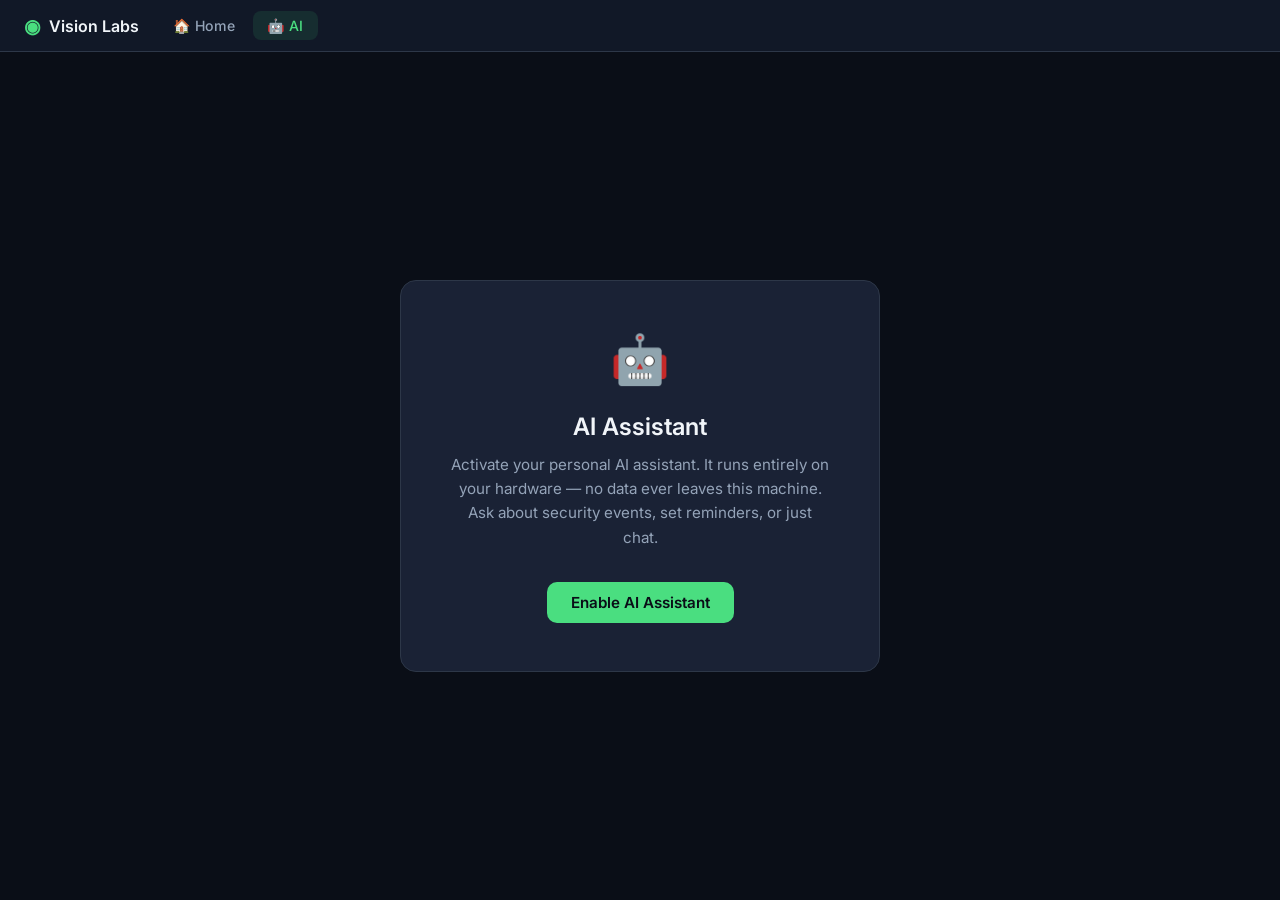
==== commit dcbd80cd: "feat: add capture_clip tool (18 tools), fix snapshot context overflow, timezone fixes - Added captur" ====
--- a/services/dashboard/static/ai.html
+++ b/services/dashboard/static/ai.html
@@ -14,14 +14,23 @@
 
 <body class="ai-page">
     <!-- Navbar -->
-    <nav class="navbar">
-        <a class="navbar-brand" href="/">
-            <span class="logo-icon">◉</span>
-            Vision Labs
-        </a>
-        <div class="navbar-links">
-            <a href="/">🏠 Home</a>
-            <a href="/ai.html" class="active">🤖 AI</a>
+    <nav class="navbar"
+        style="display:flex;align-items:center;justify-content:space-between;padding:0 1.5rem;height:52px;background:#111827;border-bottom:1px solid #2d3748;">
+        <div style="display:flex;align-items:center;gap:1.2rem;">
+            <a href="/"
+                style="display:flex;align-items:center;gap:0.5rem;text-decoration:none;color:#f1f5f9;font-weight:600;">
+                <span style="color:#4ade80;font-size:1.2rem;">◉</span> Vision Labs
+            </a>
+            <div style="display:flex;gap:0.25rem;">
+                <a href="/"
+                    style="padding:0.4rem 0.9rem;border-radius:8px;text-decoration:none;color:#94a3b8;font-size:0.88rem;font-weight:500;"
+                    onmouseover="this.style.color='#f1f5f9';this.style.background='#1a2235'"
+                    onmouseout="this.style.color='#94a3b8';this.style.background='transparent'">🏠
+                    Home</a>
+                <a href="/ai.html"
+                    style="padding:0.4rem 0.9rem;border-radius:8px;text-decoration:none;color:#4ade80;font-size:0.88rem;font-weight:500;background:rgba(74,222,128,0.1);">🤖
+                    AI</a>
+            </div>
         </div>
     </nav>
 
@@ -84,7 +93,19 @@
                 <h3 id="aiNameDisplay">Atlas</h3>
                 <span>Local AI · Qwen 3 14B</span>
             </div>
-            <div class="chat-status-dot"></div>
+            <div class="chat-header-actions">
+                <button class="chat-settings-btn" onclick="resetAssistant()" title="Reset AI Assistant">⚙️</button>
+                <div class="chat-status-dot"></div>
+            </div>
+        </div>
+
+        <!-- Ollama loading overlay -->
+        <div id="ollamaOverlay" class="ollama-overlay" style="display: none;">
+            <div class="ollama-overlay-content">
+                <div class="ollama-spinner"></div>
+                <h3>Loading AI Model</h3>
+                <p id="ollamaStatus">Connecting to Ollama...</p>
+            </div>
         </div>
 
         <!-- Error banner -->
@@ -93,6 +114,15 @@
         <!-- Messages -->
         <div class="chat-messages" id="chatMessages">
             <!-- Messages rendered by JS -->
+        </div>
+
+        <!-- Suggestion chips (shown when chat is empty) -->
+        <div class="suggestion-chips" id="suggestionChips">
+            <button class="suggestion-chip" onclick="useSuggestion(this)">📷 What's happening on camera?</button>
+            <button class="suggestion-chip" onclick="useSuggestion(this)">👤 Show me enrolled faces</button>
+            <button class="suggestion-chip" onclick="useSuggestion(this)">📊 How accurate are my alerts?</button>
+            <button class="suggestion-chip" onclick="useSuggestion(this)">🧠 Retrain the alert model</button>
+            <button class="suggestion-chip" onclick="useSuggestion(this)">⚙️ What's the system status?</button>
         </div>
 
         <!-- Input -->
--- a/services/dashboard/static/ai.css
+++ b/services/dashboard/static/ai.css
@@ -7,7 +7,8 @@
  * Layout
  * --------------------------------------------------------------------------- */
 .ai-page {
-    min-height: 100vh;
+    height: 100vh;
+    overflow: hidden;
     background: var(--bg-primary);
     color: var(--text-primary);
     font-family: 'Inter', -apple-system, BlinkMacSystemFont, sans-serif;
@@ -24,10 +25,9 @@
     justify-content: space-between;
     padding: 0 1.5rem;
     height: 56px;
+    flex-shrink: 0;
     background: var(--bg-secondary);
     border-bottom: 1px solid var(--border);
-    position: sticky;
-    top: 0;
     z-index: 100;
 }
 
@@ -231,6 +231,9 @@
     width: 100%;
     margin: 0 auto;
     padding: 0 1rem;
+    position: relative;
+    min-height: 0;
+    overflow: hidden;
 }
 
 .chat-header {
@@ -347,6 +350,11 @@
     border-radius: 16px;
     line-height: 1.55;
     font-size: 0.92rem;
+    overflow-wrap: break-word;
+    word-break: break-word;
+    min-width: 0;
+    overflow-x: auto;
+    max-width: 100%;
 }
 
 .message.assistant .message-bubble {
@@ -388,12 +396,76 @@
 
 .message-bubble ul,
 .message-bubble ol {
-    padding-left: 1.5rem;
+    padding-left: 1.2rem;
     margin: 0.5rem 0;
+    list-style-position: outside;
+}
+
+.message-bubble li {
+    margin-bottom: 0.25rem;
+    word-break: break-word;
 }
 
 .message-bubble strong {
     font-weight: 600;
+}
+
+/* System messages (restart notifications, etc.) */
+.message-system {
+    text-align: center;
+    color: var(--text-muted);
+    font-size: 0.8rem;
+    padding: 0.4rem 1rem;
+    animation: fadeIn 0.3s ease-out;
+    opacity: 0.7;
+}
+
+.message-system p {
+    margin: 0;
+}
+
+.ollama-overlay {
+    position: absolute;
+    inset: 0;
+    background: rgba(10, 10, 15, 0.85);
+    backdrop-filter: blur(8px);
+    display: flex;
+    align-items: center;
+    justify-content: center;
+    z-index: 100;
+    border-radius: 12px;
+}
+
+.ollama-overlay-content {
+    text-align: center;
+    color: var(--text-primary);
+}
+
+.ollama-overlay-content h3 {
+    font-size: 1.2rem;
+    font-weight: 600;
+    margin: 1rem 0 0.5rem;
+}
+
+.ollama-overlay-content p {
+    color: var(--text-secondary);
+    font-size: 0.9rem;
+}
+
+.ollama-spinner {
+    width: 40px;
+    height: 40px;
+    border: 3px solid var(--border);
+    border-top-color: var(--accent);
+    border-radius: 50%;
+    margin: 0 auto;
+    animation: spin 1s linear infinite;
+}
+
+@keyframes spin {
+    to {
+        transform: rotate(360deg);
+    }
 }
 
 /* Typing indicator */
@@ -446,10 +518,41 @@
     }
 }
 
+/* Suggestion chips */
+.suggestion-chips {
+    display: flex;
+    flex-wrap: wrap;
+    gap: 0.5rem;
+    justify-content: center;
+    padding: 0.75rem 0;
+    animation: fadeIn 0.6s ease-out;
+}
+
+.suggestion-chip {
+    padding: 0.55rem 1rem;
+    background: var(--bg-panel);
+    border: 1px solid var(--border);
+    border-radius: 20px;
+    color: var(--text-secondary);
+    font-size: 0.82rem;
+    font-family: inherit;
+    cursor: pointer;
+    transition: all 0.2s;
+    white-space: nowrap;
+}
+
+.suggestion-chip:hover {
+    border-color: var(--accent);
+    color: var(--accent);
+    background: var(--accent-bg);
+    transform: translateY(-1px);
+}
+
 /* Input area */
 .chat-input-area {
     padding: 1rem 0 1.5rem;
     border-top: 1px solid var(--border);
+    flex-shrink: 0;
 }
 
 .chat-input-wrapper {
@@ -552,4 +655,26 @@
         padding: 0.5rem 0.75rem;
         font-size: 0.85rem;
     }
+}
+
+/* Settings gear */
+.chat-header-actions {
+    display: flex;
+    align-items: center;
+    gap: 0.75rem;
+    margin-left: auto;
+}
+
+.chat-settings-btn {
+    background: none;
+    border: none;
+    font-size: 1.25rem;
+    cursor: pointer;
+    opacity: 0.5;
+    transition: opacity 0.2s;
+    padding: 0.25rem;
+}
+
+.chat-settings-btn:hover {
+    opacity: 1;
 }
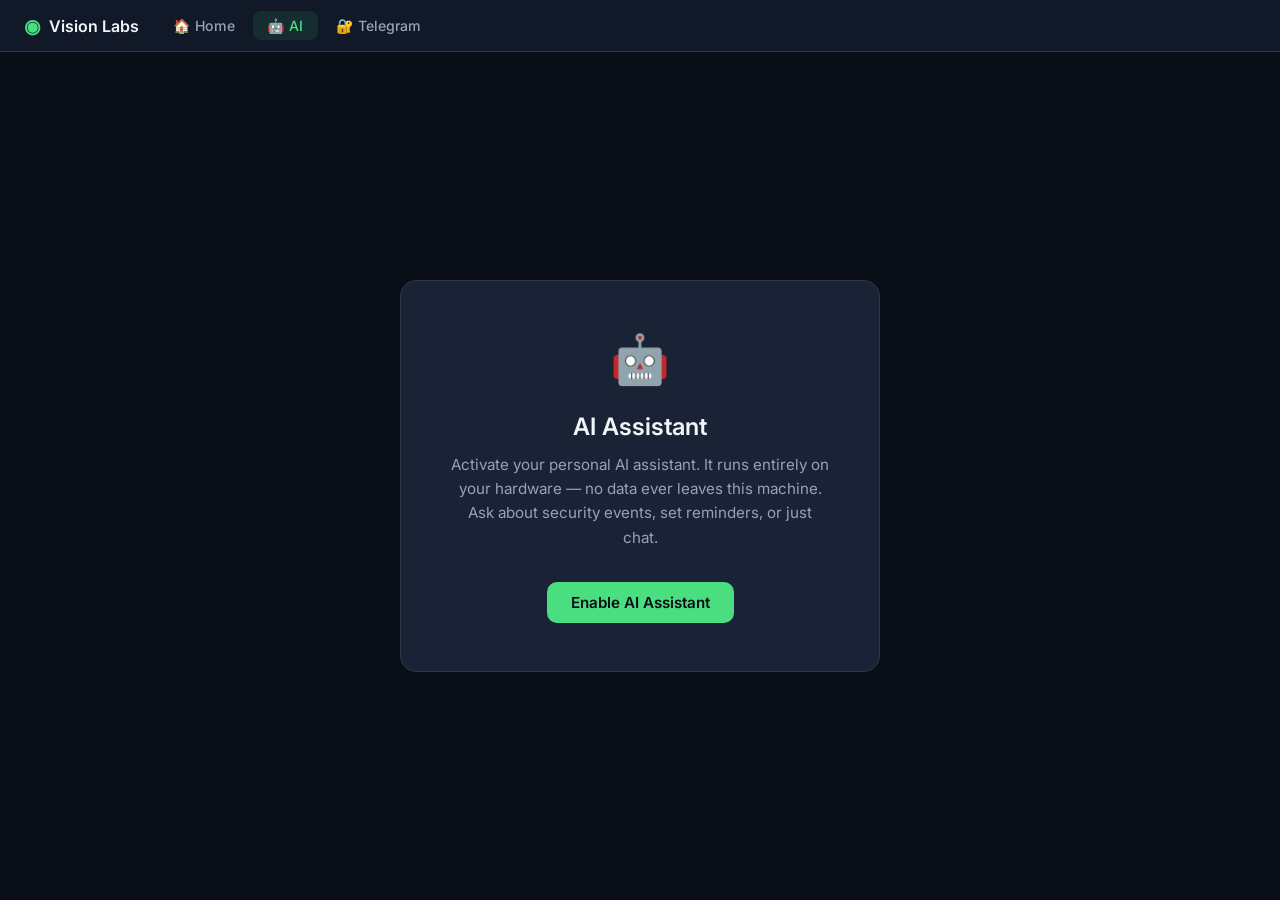
==== commit a771a53b: "feat: night override for suppression rules, docs cleanup - feedback_db.py: bypass ALL suppression du" ====
--- a/services/dashboard/static/ai.html
+++ b/services/dashboard/static/ai.html
@@ -30,6 +30,11 @@
                 <a href="/ai.html"
                     style="padding:0.4rem 0.9rem;border-radius:8px;text-decoration:none;color:#4ade80;font-size:0.88rem;font-weight:500;background:rgba(74,222,128,0.1);">🤖
                     AI</a>
+                <a href="/telegram.html"
+                    style="padding:0.4rem 0.9rem;border-radius:8px;text-decoration:none;color:#94a3b8;font-size:0.88rem;font-weight:500;"
+                    onmouseover="this.style.color='#f1f5f9';this.style.background='#1a2235'"
+                    onmouseout="this.style.color='#94a3b8';this.style.background='transparent'">🔐
+                    Telegram</a>
             </div>
         </div>
     </nav>
--- a/services/dashboard/static/style.css
+++ b/services/dashboard/static/style.css
@@ -63,6 +63,9 @@
     background: var(--bg-primary);
     color: var(--text-primary);
     overflow-x: hidden;
+    max-width: 100vw;
+    overscroll-behavior-x: none;
+    touch-action: pan-y;
 }
 
 /* ---------------------------------------------------------------------------
@@ -282,9 +285,18 @@
 }
 
 .video-container img {
-    max-width: 100%;
-    max-height: 100%;
+    width: 100%;
+    height: 100%;
     object-fit: contain;
+}
+
+#zoneCanvas {
+    position: absolute;
+    top: 0;
+    left: 0;
+    width: 100%;
+    height: 100%;
+    pointer-events: none;
 }
 
 .no-signal {
@@ -2127,6 +2139,60 @@
     white-space: nowrap;
 }
 
+/* Clickable unnamed/pending feedback items */
+.feedback-clickable {
+    cursor: pointer;
+    text-decoration: underline;
+    text-decoration-style: dashed;
+    text-underline-offset: 2px;
+}
+
+.feedback-clickable:hover {
+    filter: brightness(1.3);
+}
+
+.feedback-item:has(.feedback-clickable):hover {
+    background: var(--bg-panel-hover);
+}
+
+/* Inline action buttons for pending items */
+.feedback-actions {
+    display: flex;
+    gap: 2px;
+    margin-left: auto;
+}
+
+.feedback-action-btn {
+    background: none;
+    border: 1px solid var(--border);
+    border-radius: var(--radius-sm);
+    cursor: pointer;
+    font-size: 12px;
+    padding: 2px 6px;
+    opacity: 0.6;
+    transition: all 0.2s ease;
+}
+
+.feedback-action-btn:hover {
+    opacity: 1;
+    transform: scale(1.1);
+}
+
+.fb-real:hover {
+    background: rgba(74, 222, 128, 0.15);
+    border-color: var(--accent);
+}
+
+.fb-false:hover {
+    background: rgba(245, 158, 11, 0.15);
+    border-color: var(--warning);
+}
+
+.fb-name:hover {
+    background: rgba(6, 182, 212, 0.15);
+    border-color: var(--info);
+}
+
 /* Suppression rules */
 .suppression-rule {
     display: flex;
--- a/services/dashboard/static/ai.css
+++ b/services/dashboard/static/ai.css
@@ -14,6 +14,8 @@
     font-family: 'Inter', -apple-system, BlinkMacSystemFont, sans-serif;
     display: flex;
     flex-direction: column;
+    overscroll-behavior-x: none;
+    touch-action: pan-y;
 }
 
 /* ---------------------------------------------------------------------------
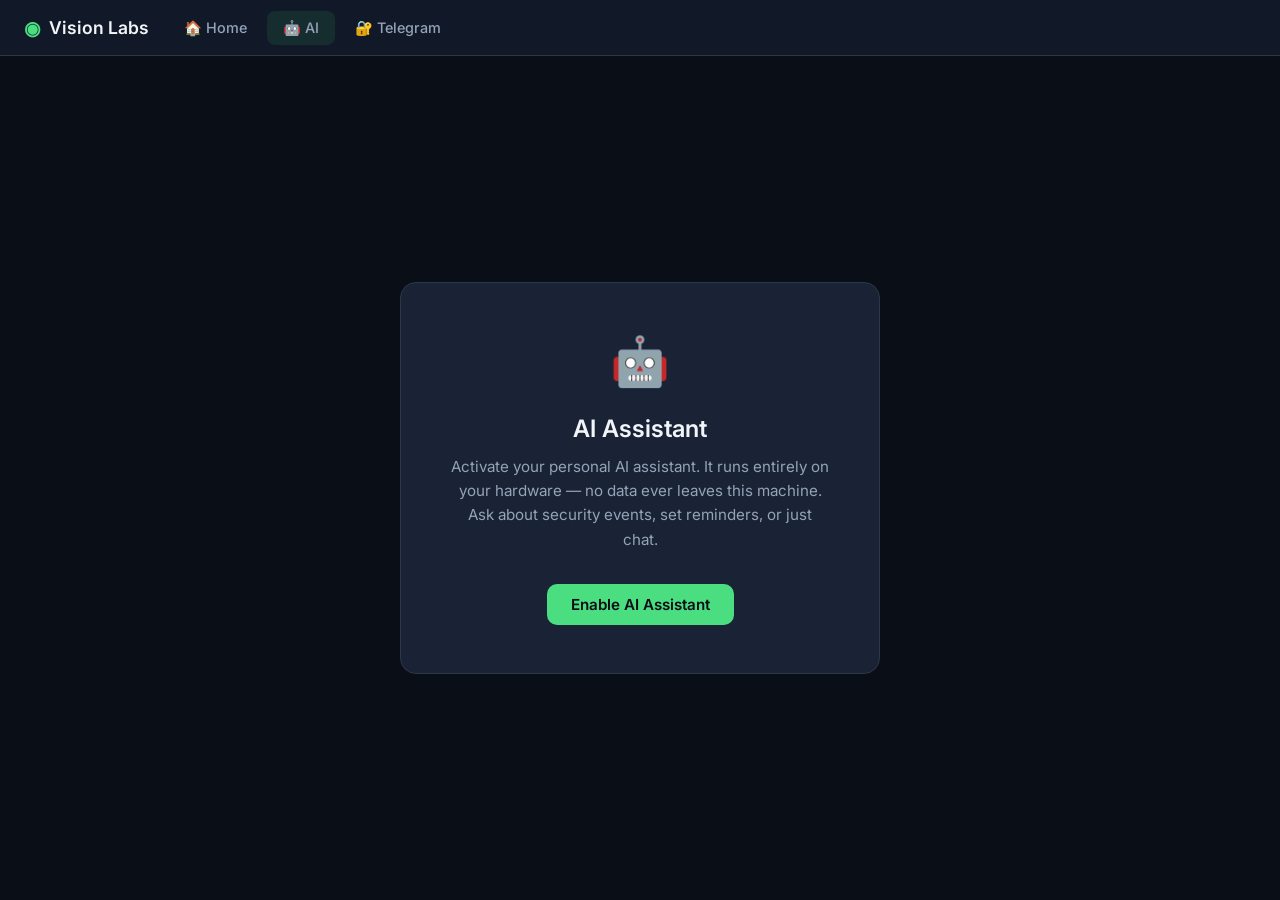
==== commit 512dc798: "fix: mobile navbar overflow - move stats below nav links - Replace inline-styled navbars with CSS cl" ====
--- a/services/dashboard/static/ai.html
+++ b/services/dashboard/static/ai.html
@@ -14,27 +14,15 @@
 
 <body class="ai-page">
     <!-- Navbar -->
-    <nav class="navbar"
-        style="display:flex;align-items:center;justify-content:space-between;padding:0 1.5rem;height:52px;background:#111827;border-bottom:1px solid #2d3748;">
-        <div style="display:flex;align-items:center;gap:1.2rem;">
-            <a href="/"
-                style="display:flex;align-items:center;gap:0.5rem;text-decoration:none;color:#f1f5f9;font-weight:600;">
-                <span style="color:#4ade80;font-size:1.2rem;">◉</span> Vision Labs
+    <nav class="navbar">
+        <div class="navbar-left">
+            <a href="/" class="navbar-brand">
+                <span class="navbar-logo">◉</span> Vision Labs
             </a>
-            <div style="display:flex;gap:0.25rem;">
-                <a href="/"
-                    style="padding:0.4rem 0.9rem;border-radius:8px;text-decoration:none;color:#94a3b8;font-size:0.88rem;font-weight:500;"
-                    onmouseover="this.style.color='#f1f5f9';this.style.background='#1a2235'"
-                    onmouseout="this.style.color='#94a3b8';this.style.background='transparent'">🏠
-                    Home</a>
-                <a href="/ai.html"
-                    style="padding:0.4rem 0.9rem;border-radius:8px;text-decoration:none;color:#4ade80;font-size:0.88rem;font-weight:500;background:rgba(74,222,128,0.1);">🤖
-                    AI</a>
-                <a href="/telegram.html"
-                    style="padding:0.4rem 0.9rem;border-radius:8px;text-decoration:none;color:#94a3b8;font-size:0.88rem;font-weight:500;"
-                    onmouseover="this.style.color='#f1f5f9';this.style.background='#1a2235'"
-                    onmouseout="this.style.color='#94a3b8';this.style.background='transparent'">🔐
-                    Telegram</a>
+            <div class="navbar-links">
+                <a href="/" class="nav-link">🏠 Home</a>
+                <a href="/ai.html" class="nav-link nav-link--active">🤖 AI</a>
+                <a href="/telegram.html" class="nav-link">🔐 Telegram</a>
             </div>
         </div>
     </nav>
--- a/services/dashboard/static/style.css
+++ b/services/dashboard/static/style.css
@@ -69,16 +69,75 @@
 }
 
 /* ---------------------------------------------------------------------------
- * Header — Status bar with live stats
+ * Navbar — Top navigation bar with logo, links, and live stats
  * --------------------------------------------------------------------------- */
-header {
+.navbar {
     display: flex;
     align-items: center;
     justify-content: space-between;
-    padding: 12px 24px;
+    padding: 0 1.5rem;
+    height: 52px;
     background: var(--bg-secondary);
     border-bottom: 1px solid var(--border);
-    height: 60px;
+    flex-shrink: 0;
+}
+
+.navbar-left {
+    display: flex;
+    align-items: center;
+    gap: 1.2rem;
+    min-width: 0;
+}
+
+.navbar-brand {
+    display: flex;
+    align-items: center;
+    gap: 0.5rem;
+    text-decoration: none;
+    color: var(--text-primary);
+    font-weight: 600;
+    white-space: nowrap;
+    flex-shrink: 0;
+}
+
+.navbar-logo {
+    color: var(--accent);
+    font-size: 1.2rem;
+}
+
+.navbar-links {
+    display: flex;
+    gap: 0.25rem;
+}
+
+.nav-link {
+    padding: 0.4rem 0.9rem;
+    border-radius: 8px;
+    text-decoration: none;
+    color: var(--text-secondary);
+    font-size: 0.88rem;
+    font-weight: 500;
+    white-space: nowrap;
+    transition: color 0.15s ease, background 0.15s ease;
+    -webkit-tap-highlight-color: transparent;
+}
+
+.nav-link:hover,
+.nav-link:active {
+    color: var(--text-primary);
+    background: #1a2235;
+}
+
+.nav-link--active {
+    color: var(--accent);
+    background: var(--accent-bg);
+}
+
+.navbar-stats {
+    display: flex;
+    align-items: center;
+    gap: 1rem;
+    flex-shrink: 0;
 }
 
 .header-left {
@@ -1172,15 +1231,45 @@
         overflow: auto;
     }
 
-    header {
+    /* Navbar: wrap stats below nav links */
+    .navbar {
         flex-wrap: wrap;
         height: auto;
-        padding: 10px 16px;
-        gap: 8px;
-    }
-
-    .header-right {
-        gap: 12px;
+        padding: 8px 12px;
+        gap: 4px;
+    }
+
+    .navbar-left {
+        gap: 0.6rem;
+        flex: 1;
+        min-width: 0;
+    }
+
+    /* Hide status badge on mobile to save space */
+    .navbar-left>.status-badge {
+        display: none;
+    }
+
+    .navbar-links {
+        gap: 2px;
+    }
+
+    .nav-link {
+        padding: 0.35rem 0.6rem;
+        font-size: 0.82rem;
+        /* Larger touch target */
+        min-height: 36px;
+        display: flex;
+        align-items: center;
+    }
+
+    /* Stats bar: full width second row */
+    .navbar-stats {
+        width: 100%;
+        justify-content: space-around;
+        padding: 4px 0 2px;
+        border-top: 1px solid var(--border);
+        gap: 0;
     }
 
     .stat-label {
@@ -1220,6 +1309,18 @@
 
     .zone-name-input {
         width: 100px;
+    }
+
+    /* Touch-friendly: prevent accidental zoom on double-tap */
+    .panel-header {
+        min-height: 44px;
+    }
+
+    /* Smoother touch scrolling */
+    .panel-body,
+    .sidebar,
+    .event-list {
+        -webkit-overflow-scrolling: touch;
     }
 }
 
@@ -1255,6 +1356,65 @@
     color: #9382dc;
 }
 
+/* Night Watch Icon — animated eye shown during night/late_night */
+.night-watch-icon {
+    display: none;
+    position: relative;
+    font-size: 0.85rem;
+    cursor: help;
+    animation: nightWatchPulse 2s ease-in-out infinite;
+    filter: drop-shadow(0 0 4px rgba(96, 165, 250, 0.6));
+}
+
+.night-watch-icon.visible {
+    display: inline-flex;
+    align-items: center;
+}
+
+@keyframes nightWatchPulse {
+
+    0%,
+    100% {
+        filter: drop-shadow(0 0 4px rgba(96, 165, 250, 0.4));
+        opacity: 0.85;
+    }
+
+    50% {
+        filter: drop-shadow(0 0 10px rgba(96, 165, 250, 0.9));
+        opacity: 1;
+    }
+}
+
+/* Tooltip */
+.night-watch-icon::after {
+    content: "Suppression disabled — all detections alert during night hours";
+    position: absolute;
+    bottom: calc(100% + 8px);
+    right: 0;
+    background: var(--bg-panel);
+    color: var(--text-primary);
+    border: 1px solid rgba(96, 165, 250, 0.4);
+    padding: 8px 12px;
+    border-radius: var(--radius-sm);
+    font-size: 0.7rem;
+    font-weight: 500;
+    width: max-content;
+    max-width: 220px;
+    white-space: normal;
+    line-height: 1.4;
+    opacity: 0;
+    pointer-events: none;
+    transition: opacity 0.2s ease;
+    box-shadow: 0 4px 16px rgba(0, 0, 0, 0.4);
+    z-index: 100;
+}
+
+.night-watch-icon:hover::after,
+.night-watch-icon:focus::after,
+.night-watch-icon:active::after {
+    opacity: 1;
+}
+
 .conditions-grid {
     display: grid;
     grid-template-columns: 1fr 1fr;
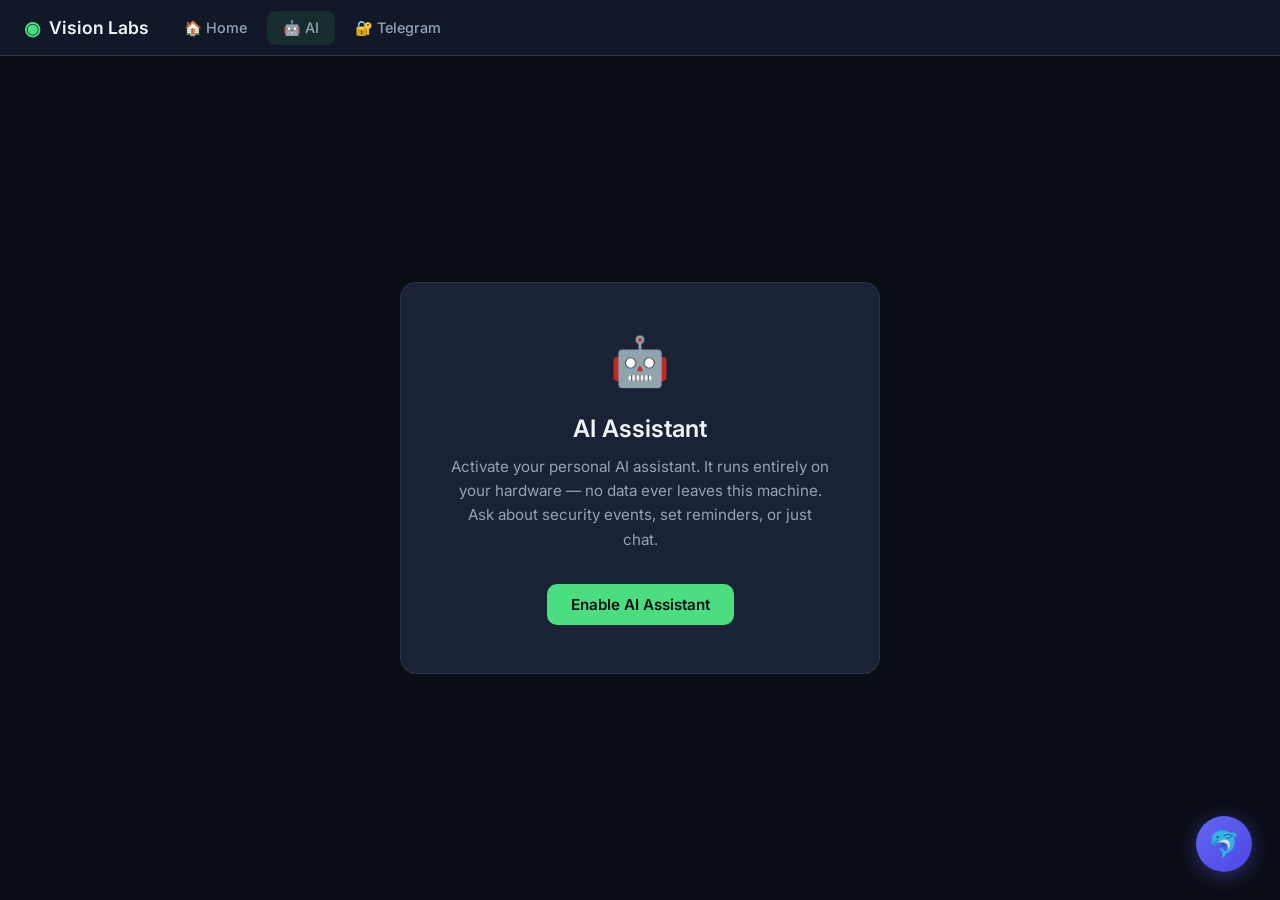
==== commit 8921189f: "docs: fix all documentation accuracy issues + security audit - ARCHITECTURE.md: add 2 missing Redis " ====
--- a/services/dashboard/static/ai.html
+++ b/services/dashboard/static/ai.html
@@ -9,6 +9,8 @@
     <link rel="icon" type="image/svg+xml" href="favicon.svg">
     <link rel="stylesheet" href="style.css">
     <link rel="stylesheet" href="ai.css">
+    <link rel="stylesheet" href="generate.css">
+    <link rel="stylesheet" href="video.css">
     <link href="https://fonts.googleapis.com/css2?family=Inter:wght@300;400;500;600;700&display=swap" rel="stylesheet">
 </head>
 
@@ -92,42 +94,567 @@
             </div>
         </div>
 
-        <!-- Ollama loading overlay -->
-        <div id="ollamaOverlay" class="ollama-overlay" style="display: none;">
-            <div class="ollama-overlay-content">
-                <div class="ollama-spinner"></div>
-                <h3>Loading AI Model</h3>
-                <p id="ollamaStatus">Connecting to Ollama...</p>
-            </div>
-        </div>
-
-        <!-- Error banner -->
-        <div class="ai-error" id="aiError"></div>
-
-        <!-- Messages -->
-        <div class="chat-messages" id="chatMessages">
-            <!-- Messages rendered by JS -->
-        </div>
-
-        <!-- Suggestion chips (shown when chat is empty) -->
-        <div class="suggestion-chips" id="suggestionChips">
-            <button class="suggestion-chip" onclick="useSuggestion(this)">📷 What's happening on camera?</button>
-            <button class="suggestion-chip" onclick="useSuggestion(this)">👤 Show me enrolled faces</button>
-            <button class="suggestion-chip" onclick="useSuggestion(this)">📊 How accurate are my alerts?</button>
-            <button class="suggestion-chip" onclick="useSuggestion(this)">🧠 Retrain the alert model</button>
-            <button class="suggestion-chip" onclick="useSuggestion(this)">⚙️ What's the system status?</button>
-        </div>
-
-        <!-- Input -->
-        <div class="chat-input-area">
-            <div class="chat-input-wrapper">
-                <textarea id="chatInput" placeholder="Ask me anything..." rows="1" autofocus></textarea>
-                <button id="sendBtn" onclick="sendMessage()" title="Send">↑</button>
-            </div>
+        <!-- Model Tabs -->
+        <div class="model-tabs">
+            <button class="model-tab model-tab--active" data-tab="chat" onclick="switchModelTab('chat')">
+                <span class="model-tab-icon">💬</span> Qwen 3 Chat
+            </button>
+            <button class="model-tab" data-tab="vision" onclick="switchModelTab('vision')">
+                <span class="model-tab-icon">👁️</span> MiniCPM-V Vision
+                <span class="vision-status-dot" id="visionStatusDot" title="Checking..."></span>
+            </button>
+            <button class="model-tab" data-tab="generate" onclick="switchModelTab('generate')">
+                <span class="model-tab-icon">🎨</span> Generate
+            </button>
+            <button class="model-tab" data-tab="video" onclick="switchModelTab('video')">
+                <span class="model-tab-icon">🎬</span> Video
+            </button>
+        </div>
+
+        <!-- Tab: Qwen Chat -->
+        <div id="tabChat" class="tab-panel tab-panel--active">
+            <!-- Ollama loading overlay -->
+            <div id="ollamaOverlay" class="ollama-overlay" style="display: none;">
+                <div class="ollama-overlay-content">
+                    <div class="ollama-spinner"></div>
+                    <h3>Loading AI Model</h3>
+                    <p id="ollamaStatus">Connecting to Ollama...</p>
+                </div>
+            </div>
+
+            <!-- Error banner -->
+            <div class="ai-error" id="aiError"></div>
+
+            <!-- Messages -->
+            <div class="chat-messages" id="chatMessages">
+                <!-- Messages rendered by JS -->
+            </div>
+
+            <!-- Suggestion chips (shown when chat is empty) -->
+            <div class="suggestion-chips" id="suggestionChips">
+                <button class="suggestion-chip" onclick="useSuggestion(this)">📷 What's happening on camera?</button>
+                <button class="suggestion-chip" onclick="useSuggestion(this)">👤 Show me enrolled faces</button>
+                <button class="suggestion-chip" onclick="useSuggestion(this)">📊 How accurate are my alerts?</button>
+                <button class="suggestion-chip" onclick="useSuggestion(this)">🧠 Retrain the alert model</button>
+                <button class="suggestion-chip" onclick="useSuggestion(this)">⚙️ What's the system status?</button>
+            </div>
+
+            <!-- Input -->
+            <div class="chat-input-area">
+                <div class="chat-input-wrapper">
+                    <textarea id="chatInput" placeholder="Ask me anything..." rows="1" autofocus></textarea>
+                    <button id="sendBtn" onclick="sendMessage()" title="Send">↑</button>
+                </div>
+            </div>
+        </div>
+
+        <!-- Tab: MiniCPM-V Vision -->
+        <div id="tabVision" class="tab-panel" style="display: none;">
+            <div class="vision-panel">
+                <!-- Model info bar -->
+                <div class="vision-info-bar">
+                    <div class="vision-model-info">
+                        <span class="vision-model-icon">👁️</span>
+                        <div>
+                            <strong>MiniCPM-V</strong>
+                            <span class="vision-model-desc">Multi-image and video understanding</span>
+                        </div>
+                    </div>
+                    <div class="vision-model-status" id="visionModelStatus">
+                        <span class="vision-status-indicator" id="visionStatusIndicator"></span>
+                        <span id="visionStatusText">Checking...</span>
+                    </div>
+                </div>
+
+                <!-- Drop zone -->
+                <div class="vision-drop-zone" id="visionDropZone">
+                    <div class="vision-drop-content" id="visionDropContent">
+                        <span class="vision-drop-icon">📸</span>
+                        <h3>Drop an image or video here</h3>
+                        <p>or click to browse — supports JPEG, PNG, WebP, MP4, WebM</p>
+                        <input type="file" id="visionFileInput" accept="image/*,video/mp4,video/webm,video/quicktime"
+                            style="display:none;">
+                    </div>
+                    <!-- Preview (shown after image selected) -->
+                    <div class="vision-preview" id="visionPreview" style="display:none;">
+                        <img id="visionPreviewImg" alt="Preview">
+                        <button class="vision-clear-btn" onclick="clearVisionImage()" title="Clear">✕</button>
+                    </div>
+                    <!-- Video preview -->
+                    <div class="vision-video-preview" id="visionVideoPreview" style="display:none;">
+                        <video id="visionPreviewVideo" controls muted></video>
+                        <div class="vision-frame-badge" id="visionFrameBadge"></div>
+                        <button class="vision-clear-btn" onclick="clearVisionImage()" title="Clear">✕</button>
+                    </div>
+                </div>
+
+                <!-- Prompt input -->
+                <div class="vision-prompt-area">
+                    <div class="vision-prompt-wrapper">
+                        <textarea id="visionPrompt" placeholder="Describe this image in detail..." rows="2"></textarea>
+                        <button id="visionAnalyzeBtn" onclick="analyzeVisionImage()" title="Analyze" disabled>
+                            <span class="vision-analyze-icon">🔍</span> Analyze
+                        </button>
+                    </div>
+                    <div class="vision-preset-prompts">
+                        <button class="vision-preset" onclick="setVisionPrompt(this)">📋 Describe everything</button>
+                        <button class="vision-preset" onclick="setVisionPrompt(this)">👤 Describe people</button>
+                        <button class="vision-preset" onclick="setVisionPrompt(this)">🚗 Describe vehicles</button>
+                        <button class="vision-preset" onclick="setVisionPrompt(this)">📝 Read all text</button>
+                        <button class="vision-preset" onclick="setVisionPrompt(this)">⚠️ Security analysis</button>
+                    </div>
+                </div>
+
+                <!-- Results -->
+                <div class="vision-results" id="visionResults" style="display:none;">
+                    <div class="vision-results-header">
+                        <span>🤖 Analysis Result</span>
+                        <button class="vision-copy-btn" onclick="copyVisionResult()" title="Copy">📋</button>
+                    </div>
+                    <div class="vision-results-text" id="visionResultsText"></div>
+                </div>
+
+                <!-- Loading -->
+                <div class="vision-loading" id="visionLoading" style="display:none;">
+                    <div class="vision-loading-spinner"></div>
+                    <span>Analyzing image...</span>
+                </div>
+            </div>
+        </div>
+
+        <!-- Tab: Image Generation -->
+        <div id="tabGenerate" class="tab-panel" style="display: none;">
+            <div class="generate-panel">
+                <!-- Status bar -->
+                <div class="generate-status-bar">
+                    <div class="status-left">
+                        <span class="status-icon">🎨</span>
+                        <div class="status-label">
+                            <strong>ComfyUI Image Generator</strong>
+                            <span>Local Stable Diffusion / Flux</span>
+                        </div>
+                    </div>
+                    <div style="display:flex;align-items:center;gap:8px;">
+                        <button class="vram-toggle-btn" id="vramToggleBtn" onclick="toggleVram()">⚡ Free VRAM</button>
+                        <span class="generate-status-dot" id="genStatusDot"></span>
+                        <span id="genStatusText" style="color:#71717a;font-size:0.82em;">Checking...</span>
+                    </div>
+                </div>
+                <div class="vram-warning" id="vramWarning" style="display:none;">
+                    ⚠️ AI Chat is unloaded to free VRAM for image generation. Click "Restore AI Chat" when done.
+                </div>
+
+                <!-- Controls -->
+                <div class="generate-controls">
+                    <div class="generate-control-group">
+                        <label>Model</label>
+                        <select id="genModel">
+                            <option>Loading...</option>
+                        </select>
+                    </div>
+                    <div class="generate-control-group">
+                        <label>Batch Count</label>
+                        <select id="genBatch">
+                            <option value="1">1 image</option>
+                            <option value="2">2 images</option>
+                            <option value="3">3 images</option>
+                            <option value="4">4 images</option>
+                            <option value="8">8 images</option>
+                            <option value="16">16 images</option>
+                            <option value="32">32 images</option>
+                            <option value="50">50 images</option>
+                            <option value="100">100 images</option>
+                        </select>
+                    </div>
+                    <div class="generate-control-group">
+                        <label>Dimensions</label>
+                        <div class="dimension-presets">
+                            <button class="dimension-preset" data-dim="512x512">512²</button>
+                            <button class="dimension-preset" data-dim="768x768">768²</button>
+                            <button class="dimension-preset active" data-dim="1024x1024">1024²</button>
+                            <button class="dimension-preset" data-dim="1280x1280">1280²</button>
+                            <button class="dimension-preset" data-dim="1536x1536">1536²</button>
+                            <button class="dimension-preset" data-dim="1024x768">1024×768</button>
+                            <button class="dimension-preset" data-dim="768x1024">768×1024</button>
+                            <button class="dimension-preset" data-dim="832x1216">832×1216</button>
+                            <button class="dimension-preset" data-dim="1216x832">1216×832</button>
+                            <button class="dimension-preset" data-dim="1344x768">1344×768</button>
+                            <button class="dimension-preset" data-dim="1920x1080">1920×1080</button>
+                            <button class="dimension-preset" data-dim="1080x1920">1080×1920</button>
+                        </div>
+                    </div>
+                    <div class="generate-control-group">
+                        <label>Seed</label>
+                        <div class="seed-input-row">
+                            <input type="number" id="genSeed" value="-1" min="-1">
+                            <button class="seed-random-btn" id="genSeedRandom" title="Random">🎲</button>
+                        </div>
+                    </div>
+                    <div class="generate-control-group">
+                        <label>Steps</label>
+                        <div class="generate-range-row">
+                            <input type="range" id="genSteps" min="1" max="50" value="20">
+                            <span class="generate-range-value" id="genStepsValue">20</span>
+                        </div>
+                    </div>
+                    <div class="generate-control-group">
+                        <label>CFG Scale</label>
+                        <div class="generate-range-row">
+                            <input type="range" id="genCfg" min="1" max="20" step="0.5" value="7">
+                            <span class="generate-range-value" id="genCfgValue">7.0</span>
+                        </div>
+                    </div>
+                    <!-- LoRA row -->
+                    <div class="generate-lora-group">
+                        <div class="generate-control-group">
+                            <label>LoRA</label>
+                            <select id="genLora">
+                                <option value="">None</option>
+                            </select>
+                        </div>
+                        <div class="generate-control-group">
+                            <label>LoRA Strength</label>
+                            <div class="generate-range-row">
+                                <input type="range" id="genLoraStrength" min="0" max="1" step="0.05" value="0.80">
+                                <span class="generate-range-value" id="genLoraStrengthValue">0.80</span>
+                            </div>
+                        </div>
+                    </div>
+                </div>
+
+                <!-- img2img Upload -->
+                <div class="generate-img2img-section">
+                    <div class="img2img-dropzone" id="img2imgDropzone">
+                        <input type="file" id="img2imgFile" accept="image/*" style="display:none"
+                            onchange="window._genImg2imgSelected(this)">
+                        <div class="img2img-placeholder" id="img2imgPlaceholder"
+                            onclick="document.getElementById('img2imgFile').click()">
+                            <span class="img2img-icon">📷</span>
+                            <span>Drop an image here or click to upload</span>
+                            <span class="img2img-hint">Optional — generates variations of your image</span>
+                        </div>
+                        <div class="img2img-preview" id="img2imgPreview" style="display:none;">
+                            <img id="img2imgThumb" src="" alt="Source">
+                            <div class="img2img-preview-info">
+                                <span id="img2imgName">image.png</span>
+                                <button class="img2img-clear-btn" onclick="window._genImg2imgClear()">✕ Clear</button>
+                            </div>
+                        </div>
+                    </div>
+                    <div class="generate-control-group img2img-denoise-group" id="img2imgDenoiseGroup"
+                        style="display:none;">
+                        <label>Denoise Strength <span style="color:#71717a;font-weight:400">(lower = more
+                                similar)</span></label>
+                        <div class="generate-range-row">
+                            <input type="range" id="genDenoise" min="0.1" max="1.0" step="0.05" value="0.65">
+                            <span class="generate-range-value" id="genDenoiseValue">0.65</span>
+                        </div>
+                    </div>
+                </div>
+
+                <!-- Prompt -->
+                <div class="generate-prompt-area">
+                    <div class="generate-prompt-wrapper">
+                        <textarea id="genPrompt" placeholder="Describe the image you want to create..."></textarea>
+                    </div>
+                    <div class="generate-prompt-wrapper generate-negative-wrapper">
+                        <textarea id="genNegative"
+                            placeholder="Negative prompt (what to avoid)...">ugly, blurry, low quality, deformed, watermark, text</textarea>
+                    </div>
+                </div>
+
+                <!-- Generate + Gallery buttons -->
+                <div class="generate-actions-row">
+                    <button class="generate-btn" id="generateBtn" onclick="generateImage()" disabled>
+                        <span>🎨</span> Generate
+                    </button>
+                    <button class="generate-cancel-btn" id="genCancelBtn" onclick="window._genCancel()"
+                        style="display:none">
+                        ✕ Cancel
+                    </button>
+                    <button class="gallery-btn sweep-btn" id="sweepToggleBtn" onclick="window._genToggleSweep()"
+                        disabled>
+                        🧪 Sweep
+                    </button>
+                    <button class="gallery-btn" onclick="toggleGallery()">
+                        📂 Gallery
+                    </button>
+                    <button class="gallery-btn prompt-history-btn" onclick="window._genShowHistory()">
+                        📜 Prompt History
+                    </button>
+                </div>
+
+                <!-- Sweep Config Panel -->
+                <div class="sweep-panel" id="sweepPanel" style="display:none;">
+                    <div class="sweep-panel-header">
+                        <span>🧪 Parameter Sweep</span>
+                        <span class="sweep-panel-hint">Auto-vary settings to compare results</span>
+                    </div>
+                    <div class="sweep-params">
+                        <div class="sweep-param-row">
+                            <label class="sweep-checkbox">
+                                <input type="checkbox" id="sweepStepsEnabled" checked>
+                                <span>Steps</span>
+                            </label>
+                            <input type="text" id="sweepStepsValues" class="sweep-values-input" value="10, 20, 30, 40"
+                                placeholder="e.g. 10, 20, 30">
+                        </div>
+                        <div class="sweep-param-row">
+                            <label class="sweep-checkbox">
+                                <input type="checkbox" id="sweepCfgEnabled" checked>
+                                <span>CFG Scale</span>
+                            </label>
+                            <input type="text" id="sweepCfgValues" class="sweep-values-input" value="3, 5, 7, 9"
+                                placeholder="e.g. 3, 5, 7, 9">
+                        </div>
+                        <div class="sweep-param-row">
+                            <label class="sweep-checkbox">
+                                <input type="checkbox" id="sweepLoraEnabled">
+                                <span>LoRA Strength</span>
+                            </label>
+                            <select id="sweepLoraSelect" class="sweep-lora-select">
+                                <option value="">(use main selection)</option>
+                            </select>
+                            <input type="text" id="sweepLoraValues" class="sweep-values-input" value="0, 0.4, 0.8"
+                                placeholder="e.g. 0, 0.4, 0.8 (0=off)">
+                        </div>
+                    </div>
+                    <div class="sweep-footer">
+                        <span class="sweep-combo-count" id="sweepComboCount">16 combinations</span>
+                        <div class="sweep-batch-group">
+                            <label for="sweepBatchCount">Images per combo:</label>
+                            <input type="number" id="sweepBatchCount" min="1" max="4" value="1"
+                                class="sweep-batch-input">
+                        </div>
+                        <button class="generate-btn sweep-run-btn" id="sweepRunBtn" onclick="window._genRunSweep()"
+                            disabled>▶
+                            Run Sweep</button>
+                    </div>
+
+                </div>
+
+                <!-- Output -->
+                <div class="generate-output" id="genOutput">
+                    <div class="generate-output-placeholder">
+                        <span class="placeholder-icon">🎨</span>
+                        <span>Your generated images will appear here</span>
+                    </div>
+                </div>
+
+                <!-- Prompt History Modal -->
+                <div class="prompt-history-overlay" id="promptHistoryModal" style="display:none;"
+                    onclick="window._genCloseHistory(event)">
+                    <div class="prompt-history-modal">
+                        <div class="prompt-history-header">
+                            <span>📜 Prompt History</span>
+                            <div>
+                                <button class="prompt-history-clear-btn" onclick="window._genClearHistory()">Clear
+                                    All</button>
+                                <button class="prompt-history-close-btn" onclick="window._genCloseHistory()">✕</button>
+                            </div>
+                        </div>
+                        <div class="prompt-history-list" id="promptHistoryList">
+                            <!-- Populated by JS -->
+                        </div>
+                    </div>
+                </div>
+
+            </div>
+        </div>
+
+        <!-- Tab: Video Pipeline -->
+        <div id="tabVideo" class="tab-panel" style="display: none;">
+            <div class="video-panel">
+                <div class="video-status-bar">
+                    <span class="video-status-label">🎬 Video Pipeline</span>
+                    <span class="video-status-dot" id="videoStatusDot"></span>
+                    <span class="video-status-text" id="videoStatusText">Ready</span>
+                </div>
+
+                <!-- Characters Panel -->
+                <div class="video-characters-panel" id="videoCharactersPanel">
+                    <div class="video-characters-header">
+                        <span>👤 Characters</span>
+                        <button class="video-char-add-btn" onclick="window._videoAddCharacter()">+ Add</button>
+                    </div>
+                    <div class="video-characters-grid" id="videoCharactersGrid">
+                        <!-- Populated by JS -->
+                    </div>
+                </div>
+
+                <!-- Character Edit Modal -->
+                <div class="video-char-modal-overlay" id="videoCharModal" style="display:none;"
+                    onclick="window._videoCloseCharModal(event)">
+                    <div class="video-char-modal">
+                        <div class="video-char-modal-header">
+                            <span id="videoCharModalTitle">New Character</span>
+                            <button onclick="window._videoCloseCharModal()">✕</button>
+                        </div>
+                        <div class="video-char-modal-body">
+                            <label>Name</label>
+                            <input type="text" id="videoCharName" placeholder="e.g. Maya" maxlength="50"
+                                autocomplete="off">
+                            <label>Description (for prompts)</label>
+                            <textarea id="videoCharDesc" rows="3"
+                                placeholder="e.g. Young woman, long black hair, brown eyes, red jacket, white t-shirt"></textarea>
+                            <label>Reference Images <span class="video-char-img-limit">(up to 4)</span></label>
+                            <div class="video-char-images" id="videoCharImages">
+                                <!-- Thumbnails populated by JS -->
+                            </div>
+                            <label class="video-char-upload-btn" id="videoCharUploadLabel">
+                                📷 Upload Image
+                                <input type="file" accept="image/*" id="videoCharUploadInput" style="display:none;"
+                                    onchange="window._videoCharUploadImage(this)">
+                            </label>
+                        </div>
+                        <div class="video-char-modal-footer">
+                            <button class="video-char-delete-btn" id="videoCharDeleteBtn"
+                                onclick="window._videoDeleteCharacter()" style="display:none;">🗑 Delete</button>
+                            <button class="video-char-save-btn" onclick="window._videoSaveCharacter()">Save</button>
+                        </div>
+                    </div>
+                </div>
+
+                <div class="video-section" id="videoScriptSection">
+                    <div class="video-prompt-area">
+                        <textarea class="video-prompt-input" id="videoPrompt" rows="3"
+                            placeholder="Describe your video concept... e.g., 'A documentary about the rise of AI in everyday life'"></textarea>
+                    </div>
+                    <div class="video-controls">
+                        <div class="video-control-group">
+                            <label>Duration</label>
+                            <select id="videoDuration">
+                                <option value="1">1 min</option>
+                                <option value="2">2 min</option>
+                                <option value="5" selected>5 min</option>
+                                <option value="10">10 min</option>
+                                <option value="15">15 min</option>
+                                <option value="20">20 min</option>
+                                <option value="30">30 min</option>
+                            </select>
+                        </div>
+                        <div class="video-control-group">
+                            <label>Image Model</label>
+                            <select id="videoModel">
+                                <option value="">Loading...</option>
+                            </select>
+                        </div>
+                        <div class="video-control-group">
+                            <label>Resolution</label>
+                            <select id="videoResolution">
+                                <option value="512x288" selected>512×288 (fast, VRAM safe)</option>
+                                <option value="768x432">768×432 (16:9)</option>
+                                <option value="1024x576">1024×576 (16:9, high VRAM)</option>
+                            </select>
+                        </div>
+                        <div class="video-control-group">
+                            <label class="video-checkbox-label">
+                                <input type="checkbox" id="videoSmooth"> Smooth motion (24fps interpolation, slower)
+                            </label>
+                        </div>
+                    </div>
+                    <div class="video-actions-row">
+                        <button class="video-btn video-btn-script" id="videoScriptBtn"
+                            onclick="window._videoGenerateScript()">📝 Generate Script</button>
+                        <button class="video-btn video-btn-produce" id="videoProduceBtn"
+                            onclick="window._videoProduceFull()" disabled>🎬 Produce Video</button>
+                        <button class="video-btn video-btn-clear" id="videoClearBtn"
+                            onclick="window._videoClearAll()">🗑 Clear All</button>
+                    </div>
+                </div>
+
+                <div class="video-script-editor" id="videoScriptEditor" style="display:none;">
+                    <div class="video-script-header">
+                        <span id="videoScriptTitle">Script</span>
+                        <span id="videoScriptInfo" class="video-script-info"></span>
+                    </div>
+                    <div class="video-scenes-list" id="videoScenesList"></div>
+                </div>
+
+                <div class="video-progress" id="videoProgress" style="display:none;">
+                    <div class="video-progress-header">
+                        <span id="videoProgressPhase">Phase</span>
+                        <button class="video-cancel-btn" id="videoCancelBtn" onclick="window._videoCancelPipeline()">✕
+                            Cancel</button>
+                    </div>
+                    <div class="video-progress-bar-container">
+                        <div class="video-progress-bar" id="videoProgressBar" style="width:0%"></div>
+                    </div>
+                    <span class="video-progress-text" id="videoProgressText">0%</span>
+                </div>
+
+                <div class="video-output" id="videoOutput">
+                    <div class="video-output-placeholder">
+                        <span class="placeholder-icon">🎬</span>
+                        <span>Enter a concept and generate a script to get started</span>
+                    </div>
+                </div>
+
+                <div class="video-history" id="videoHistory" style="display:none;">
+                    <div class="video-history-header">📁 Past Videos</div>
+                    <div class="video-history-list" id="videoHistoryList"></div>
+                </div>
+            </div>
+
+
         </div>
     </div>
 
+    <!-- Gallery Modal -->
+    <div class="gallery-modal-overlay" id="galleryModal" style="display:none;">
+        <div class="gallery-modal">
+            <div class="gallery-modal-header">
+                <span class="gallery-modal-title">📸 Generation Gallery</span>
+                <div class="gallery-modal-actions">
+                    <span id="galleryCount" class="gallery-count"></span>
+                    <button class="gallery-modal-close" onclick="window._genCloseGallery()">✕</button>
+                </div>
+            </div>
+            <div class="gallery-modal-body" id="galleryModalBody"></div>
+            <div class="gallery-modal-footer" id="galleryModalFooter" style="display:none;"></div>
+        </div>
+    </div>
+
+    <!-- Lightbox Modal (full-size image viewer) -->
+    <div class="lightbox-overlay" id="lightboxModal" style="display:none;" onclick="window._closeLightbox(event)">
+        <button class="lightbox-close" onclick="window._closeLightbox()">✕</button>
+        <button class="lightbox-nav lightbox-prev" id="lightboxPrev"
+            onclick="event.stopPropagation(); window._lightboxNav(-1)">‹</button>
+        <img class="lightbox-img" id="lightboxImg" src="" alt="">
+        <button class="lightbox-nav lightbox-next" id="lightboxNext"
+            onclick="event.stopPropagation(); window._lightboxNav(1)">›</button>
+        <div class="lightbox-info" id="lightboxInfo"></div>
+        <div class="lightbox-counter" id="lightboxCounter"></div>
+    </div>
+
+    <!-- Floating Creative Chat FAB + Modal -->
+    <button class="creative-fab" id="creativeFab" onclick="window._creativeOpenModal()" title="Creative Assistant">
+        🐬
+    </button>
+    <div class="creative-modal-overlay" id="creativeModalOverlay" style="display:none;"
+        onclick="window._creativeCloseModal(event)">
+        <div class="creative-modal">
+            <div class="creative-modal-header">
+                <span>🐬 Creative Assistant</span>
+                <span class="creative-modal-context" id="creativeModalContext">generate</span>
+                <button class="creative-modal-close" onclick="window._creativeCloseModal()">✕</button>
+            </div>
+            <div class="creative-chat-messages" id="creativeMessages">
+                <div class="creative-chat-welcome" id="creativeWelcome">Ask me to help craft prompts, styles, or ideas!
+                </div>
+            </div>
+            <div class="creative-chat-input-row">
+                <input type="text" id="creativeInput" class="creative-chat-input"
+                    placeholder="e.g. Write me a cinematic portrait prompt..."
+                    onkeydown="if(event.key==='Enter')window._creativeSendModal()">
+                <button class="creative-chat-send" onclick="window._creativeSendModal()">➤</button>
+            </div>
+        </div>
+    </div>
+
     <script src="ai.js"></script>
+    <script src="generate.js"></script>
+    <script src="video.js"></script>
 </body>
 
 </html>
--- a/services/dashboard/static/ai.css
+++ b/services/dashboard/static/ai.css
@@ -679,4 +679,452 @@
 
 .chat-settings-btn:hover {
     opacity: 1;
+}
+
+/* ---------------------------------------------------------------------------
+ * Model Tabs
+ * --------------------------------------------------------------------------- */
+.model-tabs {
+    display: flex;
+    gap: 0.25rem;
+    padding: 0.5rem 0;
+    border-bottom: 1px solid var(--border);
+    flex-shrink: 0;
+}
+
+.model-tab {
+    display: flex;
+    align-items: center;
+    gap: 0.5rem;
+    padding: 0.6rem 1.2rem;
+    background: transparent;
+    border: 1px solid transparent;
+    border-radius: 10px;
+    color: var(--text-muted);
+    font-size: 0.88rem;
+    font-weight: 500;
+    font-family: inherit;
+    cursor: pointer;
+    transition: all 0.2s;
+    position: relative;
+}
+
+.model-tab:hover {
+    color: var(--text-secondary);
+    background: var(--bg-panel);
+}
+
+.model-tab--active {
+    color: var(--accent);
+    background: var(--accent-bg);
+    border-color: var(--accent);
+    font-weight: 600;
+}
+
+.model-tab-icon {
+    font-size: 1rem;
+}
+
+.vision-status-dot {
+    width: 8px;
+    height: 8px;
+    border-radius: 50%;
+    background: var(--text-muted);
+    display: inline-block;
+    transition: background 0.3s;
+}
+
+.vision-status-dot.online {
+    background: #22c55e;
+    box-shadow: 0 0 6px rgba(34, 197, 94, 0.5);
+}
+
+.vision-status-dot.loaded {
+    background: #22c55e;
+    box-shadow: 0 0 8px rgba(34, 197, 94, 0.7);
+    animation: pulse-dot 2s infinite;
+}
+
+.vision-status-dot.offline {
+    background: #ef4444;
+}
+
+/* Tab panels */
+.tab-panel {
+    flex: 1;
+    display: flex;
+    flex-direction: column;
+    min-height: 0;
+    overflow: hidden;
+    position: relative;
+}
+
+/* ---------------------------------------------------------------------------
+ * Vision Panel
+ * --------------------------------------------------------------------------- */
+.vision-panel {
+    flex: 1;
+    display: flex;
+    flex-direction: column;
+    gap: 1rem;
+    padding: 1rem 0;
+    overflow-y: auto;
+}
+
+.vision-info-bar {
+    display: flex;
+    align-items: center;
+    justify-content: space-between;
+    padding: 0.75rem 1rem;
+    background: var(--bg-panel);
+    border: 1px solid var(--border);
+    border-radius: 12px;
+}
+
+.vision-model-info {
+    display: flex;
+    align-items: center;
+    gap: 0.75rem;
+}
+
+.vision-model-icon {
+    font-size: 1.5rem;
+}
+
+.vision-model-info strong {
+    font-size: 0.95rem;
+    display: block;
+}
+
+.vision-model-desc {
+    font-size: 0.8rem;
+    color: var(--text-muted);
+}
+
+.vision-model-status {
+    display: flex;
+    align-items: center;
+    gap: 0.5rem;
+    font-size: 0.82rem;
+    color: var(--text-secondary);
+}
+
+.vision-status-indicator {
+    width: 10px;
+    height: 10px;
+    border-radius: 50%;
+    background: var(--text-muted);
+    transition: background 0.3s;
+}
+
+.vision-status-indicator.ready {
+    background: #22c55e;
+    box-shadow: 0 0 6px rgba(34, 197, 94, 0.5);
+}
+
+.vision-status-indicator.loading {
+    background: #f59e0b;
+    animation: pulse-dot 1s infinite;
+}
+
+.vision-status-indicator.error {
+    background: #ef4444;
+}
+
+/* Drop zone */
+.vision-drop-zone {
+    border: 2px dashed var(--border);
+    border-radius: 14px;
+    min-height: 200px;
+    display: flex;
+    align-items: center;
+    justify-content: center;
+    transition: all 0.3s;
+    cursor: pointer;
+    position: relative;
+    overflow: hidden;
+}
+
+.vision-drop-zone:hover,
+.vision-drop-zone.drag-over {
+    border-color: var(--accent);
+    background: rgba(16, 185, 129, 0.05);
+}
+
+.vision-drop-zone.drag-over {
+    background: rgba(16, 185, 129, 0.1);
+    transform: scale(1.01);
+}
+
+.vision-drop-content {
+    text-align: center;
+    padding: 2rem;
+}
+
+.vision-drop-icon {
+    font-size: 3rem;
+    display: block;
+    margin-bottom: 1rem;
+}
+
+.vision-drop-content h3 {
+    font-size: 1.1rem;
+    font-weight: 600;
+    margin-bottom: 0.5rem;
+    color: var(--text-primary);
+}
+
+.vision-drop-content p {
+    font-size: 0.85rem;
+    color: var(--text-muted);
+}
+
+/* Preview */
+.vision-preview {
+    position: relative;
+    width: 100%;
+    display: flex;
+    justify-content: center;
+    padding: 1rem;
+}
+
+.vision-preview img {
+    max-width: 100%;
+    max-height: 300px;
+    border-radius: 10px;
+    object-fit: contain;
+}
+
+.vision-clear-btn {
+    position: absolute;
+    top: 0.5rem;
+    right: 0.5rem;
+    width: 32px;
+    height: 32px;
+    border-radius: 50%;
+    background: rgba(0, 0, 0, 0.7);
+    color: white;
+    border: none;
+    cursor: pointer;
+    font-size: 1rem;
+    display: flex;
+    align-items: center;
+    justify-content: center;
+    transition: background 0.2s;
+}
+
+.vision-clear-btn:hover {
+    background: var(--danger);
+}
+
+/* Video preview */
+.vision-video-preview {
+    position: relative;
+    width: 100%;
+    display: flex;
+    flex-direction: column;
+    align-items: center;
+    padding: 1rem;
+    gap: 0.5rem;
+}
+
+.vision-video-preview video {
+    max-width: 100%;
+    max-height: 260px;
+    border-radius: 10px;
+}
+
+.vision-frame-badge {
+    display: none;
+    padding: 0.35rem 0.75rem;
+    background: rgba(139, 92, 246, 0.15);
+    border: 1px solid rgba(139, 92, 246, 0.3);
+    border-radius: 20px;
+    color: #a78bfa;
+    font-size: 0.78rem;
+    font-weight: 600;
+}
+
+/* Prompt area */
+.vision-prompt-area {
+    flex-shrink: 0;
+}
+
+.vision-prompt-wrapper {
+    display: flex;
+    gap: 0.75rem;
+    align-items: flex-end;
+    background: var(--bg-panel);
+    border: 1px solid var(--border);
+    border-radius: 14px;
+    padding: 0.6rem;
+    transition: border-color 0.2s;
+}
+
+.vision-prompt-wrapper:focus-within {
+    border-color: var(--accent);
+}
+
+#visionPrompt {
+    flex: 1;
+    background: transparent;
+    border: none;
+    color: var(--text-primary);
+    font-size: 0.92rem;
+    font-family: inherit;
+    resize: none;
+    outline: none;
+    padding: 0.4rem 0.5rem;
+    min-height: 24px;
+    max-height: 80px;
+    line-height: 1.5;
+}
+
+#visionPrompt::placeholder {
+    color: var(--text-muted);
+}
+
+#visionAnalyzeBtn {
+    display: flex;
+    align-items: center;
+    gap: 0.4rem;
+    padding: 0.6rem 1rem;
+    border-radius: 10px;
+    background: linear-gradient(135deg, #8b5cf6, #6366f1);
+    color: white;
+    border: none;
+    cursor: pointer;
+    font-size: 0.88rem;
+    font-weight: 600;
+    font-family: inherit;
+    flex-shrink: 0;
+    transition: all 0.2s;
+}
+
+#visionAnalyzeBtn:hover:not(:disabled) {
+    transform: scale(1.05);
+    box-shadow: 0 4px 12px rgba(99, 102, 241, 0.4);
+}
+
+#visionAnalyzeBtn:disabled {
+    opacity: 0.4;
+    cursor: not-allowed;
+    transform: none;
+}
+
+/* Preset prompts */
+.vision-preset-prompts {
+    display: flex;
+    flex-wrap: wrap;
+    gap: 0.4rem;
+    padding: 0.5rem 0;
+}
+
+.vision-preset {
+    padding: 0.4rem 0.8rem;
+    background: var(--bg-panel);
+    border: 1px solid var(--border);
+    border-radius: 16px;
+    color: var(--text-muted);
+    font-size: 0.78rem;
+    font-family: inherit;
+    cursor: pointer;
+    transition: all 0.2s;
+}
+
+.vision-preset:hover {
+    border-color: #8b5cf6;
+    color: #a78bfa;
+    background: rgba(139, 92, 246, 0.08);
+}
+
+/* Results */
+.vision-results {
+    background: var(--bg-panel);
+    border: 1px solid var(--border);
+    border-radius: 14px;
+    overflow: visible;
+    animation: fadeInUp 0.3s ease-out;
+}
+
+.vision-results-header {
+    display: flex;
+    align-items: center;
+    justify-content: space-between;
+    padding: 0.75rem 1rem;
+    background: linear-gradient(135deg, rgba(139, 92, 246, 0.1), rgba(99, 102, 241, 0.05));
+    border-bottom: 1px solid var(--border);
+    font-weight: 600;
+    font-size: 0.88rem;
+    color: #a78bfa;
+}
+
+.vision-copy-btn {
+    background: none;
+    border: none;
+    font-size: 1rem;
+    cursor: pointer;
+    opacity: 0.6;
+    transition: opacity 0.2s;
+    padding: 0.25rem;
+}
+
+.vision-copy-btn:hover {
+    opacity: 1;
+}
+
+.vision-results-text {
+    padding: 1rem;
+    font-size: 0.92rem;
+    line-height: 1.6;
+    color: var(--text-primary);
+    white-space: pre-wrap;
+    word-wrap: break-word;
+    overflow-wrap: break-word;
+    max-height: 60vh;
+    overflow-y: auto;
+}
+
+/* Loading */
+.vision-loading {
+    display: flex;
+    align-items: center;
+    justify-content: center;
+    gap: 1rem;
+    padding: 2rem;
+    color: var(--text-muted);
+    font-size: 0.9rem;
+}
+
+.vision-loading-spinner {
+    width: 24px;
+    height: 24px;
+    border: 3px solid var(--border);
+    border-top-color: #8b5cf6;
+    border-radius: 50%;
+    animation: spin 1s linear infinite;
+}
+
+/* ---------------------------------------------------------------------------
+ * Responsive — Vision
+ * --------------------------------------------------------------------------- */
+@media (max-width: 640px) {
+    .model-tabs {
+        overflow-x: auto;
+    }
+
+    .model-tab {
+        font-size: 0.82rem;
+        padding: 0.5rem 0.8rem;
+    }
+
+    .vision-drop-zone {
+        min-height: 150px;
+    }
+
+    .vision-info-bar {
+        flex-direction: column;
+        gap: 0.5rem;
+        text-align: center;
+    }
 }
--- a/services/dashboard/static/generate.css
+++ b/services/dashboard/static/generate.css
@@ -0,0 +1,2087 @@
+/* ==========================================================================
+   Generate Tab — Image generation UI (ComfyUI)
+   ========================================================================== */
+
+/* --- Generate panel layout --- */
+.generate-panel {
+    display: flex;
+    flex-direction: column;
+    gap: 16px;
+    padding: 16px;
+    height: calc(100vh - 180px);
+    overflow-y: auto;
+}
+
+/* --- Status bar --- */
+.generate-status-bar {
+    display: flex;
+    align-items: center;
+    justify-content: space-between;
+    padding: 10px 16px;
+    background: linear-gradient(135deg, rgba(139, 92, 246, 0.1), rgba(59, 130, 246, 0.08));
+    border: 1px solid rgba(139, 92, 246, 0.2);
+    border-radius: 12px;
+}
+
+.generate-status-bar .status-left {
+    display: flex;
+    align-items: center;
+    gap: 10px;
+}
+
+.generate-status-bar .status-icon {
+    font-size: 1.4em;
+}
+
+.generate-status-bar .status-label strong {
+    color: #e4e4e7;
+    font-size: 0.9em;
+}
+
+.generate-status-bar .status-label span {
+    color: #71717a;
+    font-size: 0.78em;
+    display: block;
+}
+
+/* --- VRAM toggle --- */
+.vram-toggle-btn {
+    padding: 5px 12px;
+    background: rgba(139, 92, 246, 0.15);
+    border: 1px solid rgba(139, 92, 246, 0.3);
+    border-radius: 6px;
+    color: #c4b5fd;
+    font-size: 0.78em;
+    cursor: pointer;
+    transition: all 0.2s;
+    white-space: nowrap;
+}
+
+.vram-toggle-btn:hover {
+    background: rgba(139, 92, 246, 0.25);
+    border-color: rgba(139, 92, 246, 0.5);
+}
+
+.vram-toggle-btn.vram-free {
+    background: rgba(34, 197, 94, 0.15);
+    border-color: rgba(34, 197, 94, 0.3);
+    color: #86efac;
+}
+
+.vram-toggle-btn.vram-free:hover {
+    background: rgba(34, 197, 94, 0.25);
+}
+
+.vram-warning {
+    padding: 8px 14px;
+    background: rgba(245, 158, 11, 0.1);
+    border: 1px solid rgba(245, 158, 11, 0.2);
+    border-radius: 8px;
+    color: #fbbf24;
+    font-size: 0.8em;
+}
+
+.generate-status-dot {
+    width: 8px;
+    height: 8px;
+    border-radius: 50%;
+    background: #ef4444;
+    display: inline-block;
+}
+
+.generate-status-dot.online {
+    background: #22c55e;
+    box-shadow: 0 0 6px rgba(34, 197, 94, 0.5);
+    animation: pulseDot 2s ease-in-out infinite;
+}
+
+@keyframes pulseDot {
+
+    0%,
+    100% {
+        opacity: 1;
+    }
+
+    50% {
+        opacity: 0.5;
+    }
+}
+
+/* --- Controls grid --- */
+.generate-controls {
+    display: grid;
+    grid-template-columns: 1fr 1fr;
+    gap: 12px;
+}
+
+.generate-control-group {
+    display: flex;
+    flex-direction: column;
+    gap: 6px;
+}
+
+.generate-control-group.full-width {
+    grid-column: 1 / -1;
+}
+
+.generate-control-group label {
+    font-size: 0.78em;
+    font-weight: 600;
+    color: #a1a1aa;
+    text-transform: uppercase;
+    letter-spacing: 0.05em;
+}
+
+.generate-control-group select,
+.generate-control-group input[type="number"] {
+    background: rgba(255, 255, 255, 0.05);
+    border: 1px solid rgba(255, 255, 255, 0.1);
+    border-radius: 8px;
+    padding: 8px 12px;
+    color: #e4e4e7;
+    font-family: 'Inter', sans-serif;
+    font-size: 0.85em;
+    transition: border-color 0.2s;
+}
+
+.generate-control-group select:focus,
+.generate-control-group input[type="number"]:focus {
+    outline: none;
+    border-color: rgba(139, 92, 246, 0.5);
+}
+
+.generate-control-group select option {
+    background: #1a1a2e;
+    color: #e4e4e7;
+}
+
+/* --- Prompt area --- */
+.generate-prompt-area {
+    display: flex;
+    flex-direction: column;
+    gap: 8px;
+}
+
+.generate-prompt-wrapper {
+    position: relative;
+}
+
+.generate-prompt-wrapper textarea {
+    width: 100%;
+    min-height: 80px;
+    padding: 12px 16px;
+    background: rgba(255, 255, 255, 0.05);
+    border: 1px solid rgba(255, 255, 255, 0.1);
+    border-radius: 12px;
+    color: #e4e4e7;
+    font-family: 'Inter', sans-serif;
+    font-size: 0.9em;
+    line-height: 1.5;
+    resize: vertical;
+    transition: border-color 0.2s;
+    box-sizing: border-box;
+}
+
+.generate-prompt-wrapper textarea:focus {
+    outline: none;
+    border-color: rgba(139, 92, 246, 0.5);
+    box-shadow: 0 0 0 3px rgba(139, 92, 246, 0.1);
+}
+
+.generate-prompt-wrapper textarea::placeholder {
+    color: #52525b;
+}
+
+.generate-negative-wrapper textarea {
+    min-height: 48px;
+    font-size: 0.82em;
+    color: #a1a1aa;
+}
+
+/* --- Dimension presets --- */
+.dimension-presets {
+    display: flex;
+    gap: 6px;
+    flex-wrap: wrap;
+}
+
+.dimension-preset {
+    padding: 4px 10px;
+    border: 1px solid rgba(255, 255, 255, 0.1);
+    border-radius: 6px;
+    background: rgba(255, 255, 255, 0.03);
+    color: #a1a1aa;
+    font-size: 0.75em;
+    cursor: pointer;
+    transition: all 0.2s;
+}
+
+.dimension-preset:hover {
+    background: rgba(139, 92, 246, 0.15);
+    border-color: rgba(139, 92, 246, 0.3);
+    color: #e4e4e7;
+}
+
+.dimension-preset.active {
+    background: rgba(139, 92, 246, 0.2);
+    border-color: rgba(139, 92, 246, 0.5);
+    color: #c4b5fd;
+}
+
+/* --- Range slider --- */
+.generate-range-row {
+    display: flex;
+    align-items: center;
+    gap: 10px;
+}
+
+.generate-range-row input[type="range"] {
+    flex: 1;
+    -webkit-appearance: none;
+    appearance: none;
+    height: 4px;
+    background: rgba(255, 255, 255, 0.1);
+    border-radius: 4px;
+    outline: none;
+}
+
+.generate-range-row input[type="range"]::-webkit-slider-thumb {
+    -webkit-appearance: none;
+    appearance: none;
+    width: 16px;
+    height: 16px;
+    border-radius: 50%;
+    background: #8b5cf6;
+    cursor: pointer;
+    box-shadow: 0 0 6px rgba(139, 92, 246, 0.4);
+}
+
+.generate-range-value {
+    min-width: 32px;
+    text-align: right;
+    font-size: 0.85em;
+    color: #c4b5fd;
+    font-weight: 600;
+}
+
+/* --- Generate button --- */
+.generate-btn {
+    display: flex;
+    align-items: center;
+    justify-content: center;
+    gap: 8px;
+    width: 100%;
+    padding: 12px;
+    background: linear-gradient(135deg, #8b5cf6, #6d28d9);
+    border: none;
+    border-radius: 12px;
+    color: white;
+    font-family: 'Inter', sans-serif;
+    font-size: 0.95em;
+    font-weight: 600;
+    cursor: pointer;
+    transition: all 0.3s;
+    box-shadow: 0 4px 15px rgba(139, 92, 246, 0.3);
+}
+
+.generate-btn:hover:not(:disabled) {
+    background: linear-gradient(135deg, #7c3aed, #5b21b6);
+    box-shadow: 0 6px 20px rgba(139, 92, 246, 0.4);
+    transform: translateY(-1px);
+}
+
+.generate-btn:disabled {
+    opacity: 0.5;
+    cursor: not-allowed;
+    transform: none;
+    box-shadow: none;
+}
+
+.generate-btn.generating {
+    background: linear-gradient(135deg, #6d28d9, #4c1d95);
+    animation: pulseBtn 1.5s ease-in-out infinite;
+}
+
+@keyframes pulseBtn {
+
+    0%,
+    100% {
+        box-shadow: 0 4px 15px rgba(139, 92, 246, 0.3);
+    }
+
+    50% {
+        box-shadow: 0 4px 25px rgba(139, 92, 246, 0.6);
+    }
+}
+
+/* --- Output area --- */
+.generate-output {
+    display: flex;
+    flex-direction: column;
+    align-items: center;
+    gap: 12px;
+    min-height: 200px;
+}
+
+.generate-output-placeholder {
+    display: flex;
+    flex-direction: column;
+    align-items: center;
+    justify-content: center;
+    width: 100%;
+    min-height: 300px;
+    border: 2px dashed rgba(139, 92, 246, 0.15);
+    border-radius: 16px;
+    color: #52525b;
+    font-size: 0.9em;
+    gap: 8px;
+}
+
+.generate-output-placeholder .placeholder-icon {
+    font-size: 2.5em;
+    opacity: 0.4;
+}
+
+.generate-image-container {
+    position: relative;
+    width: 100%;
+    display: flex;
+    justify-content: center;
+}
+
+.generate-image-container img {
+    max-width: 100%;
+    max-height: 600px;
+    border-radius: 12px;
+    box-shadow: 0 8px 30px rgba(0, 0, 0, 0.4);
+    transition: transform 0.3s;
+}
+
+.generate-image-container img:hover {
+    transform: scale(1.02);
+}
+
+.generate-image-actions {
+    display: flex;
+    gap: 8px;
+    justify-content: center;
+}
+
+.generate-image-actions button {
+    padding: 6px 14px;
+    background: rgba(255, 255, 255, 0.08);
+    border: 1px solid rgba(255, 255, 255, 0.12);
+    border-radius: 8px;
+    color: #a1a1aa;
+    font-size: 0.82em;
+    cursor: pointer;
+    transition: all 0.2s;
+}
+
+.generate-image-actions button:hover {
+    background: rgba(139, 92, 246, 0.2);
+    color: #e4e4e7;
+    border-color: rgba(139, 92, 246, 0.3);
+}
+
+/* --- Loading spinner for generation --- */
+.generate-loading {
+    display: flex;
+    flex-direction: column;
+    align-items: center;
+    justify-content: center;
+    width: 100%;
+    min-height: 300px;
+    gap: 16px;
+}
+
+.generate-loading-spinner {
+    width: 48px;
+    height: 48px;
+    border: 3px solid rgba(139, 92, 246, 0.15);
+    border-top-color: #8b5cf6;
+    border-radius: 50%;
+    animation: spin 0.8s linear infinite;
+}
+
+@keyframes spin {
+    to {
+        transform: rotate(360deg);
+    }
+}
+
+.generate-loading-text {
+    color: #a1a1aa;
+    font-size: 0.9em;
+}
+
+.generate-loading-progress {
+    font-size: 0.78em;
+    color: #71717a;
+}
+
+/* --- Gallery --- */
+.generate-gallery {
+    width: 100%;
+    border-top: 1px solid rgba(255, 255, 255, 0.06);
+    padding-top: 16px;
+}
+
+.generate-gallery h4 {
+    color: #a1a1aa;
+    font-size: 0.82em;
+    font-weight: 600;
+    text-transform: uppercase;
+    letter-spacing: 0.05em;
+    margin-bottom: 10px;
+}
+
+.generate-gallery-grid {
+    display: grid;
+    grid-template-columns: repeat(auto-fill, minmax(120px, 1fr));
+    gap: 8px;
+}
+
+.generate-gallery-item {
+    position: relative;
+    border-radius: 8px;
+    overflow: hidden;
+    cursor: pointer;
+    aspect-ratio: 1;
+    border: 1px solid rgba(255, 255, 255, 0.06);
+    transition: all 0.2s;
+}
+
+.generate-gallery-item:hover {
+    border-color: rgba(139, 92, 246, 0.4);
+    transform: scale(1.03);
+}
+
+.generate-gallery-item img {
+    width: 100%;
+    height: 100%;
+    object-fit: cover;
+}
+
+/* --- Seed input --- */
+.seed-input-row {
+    display: flex;
+    align-items: center;
+    gap: 8px;
+}
+
+.seed-input-row input {
+    flex: 1;
+}
+
+.seed-random-btn {
+    padding: 6px 10px;
+    background: rgba(255, 255, 255, 0.05);
+    border: 1px solid rgba(255, 255, 255, 0.1);
+    border-radius: 6px;
+    color: #a1a1aa;
+    font-size: 0.82em;
+    cursor: pointer;
+    transition: all 0.2s;
+}
+
+.seed-random-btn:hover {
+    background: rgba(139, 92, 246, 0.15);
+    color: #e4e4e7;
+}
+
+/* --- Error display --- */
+.generate-error {
+    width: 100%;
+    padding: 12px 16px;
+    background: rgba(239, 68, 68, 0.1);
+    border: 1px solid rgba(239, 68, 68, 0.2);
+    border-radius: 8px;
+    color: #fca5a5;
+    font-size: 0.85em;
+}
+
+/* --- Batch results grid --- */
+.generate-results-grid {
+    display: grid;
+    grid-template-columns: repeat(2, 1fr);
+    gap: 10px;
+    width: 100%;
+}
+
+.generate-result-item {
+    position: relative;
+    border-radius: 10px;
+    overflow: hidden;
+    cursor: pointer;
+    border: 2px solid transparent;
+    transition: all 0.2s;
+}
+
+.generate-result-item:hover {
+    border-color: rgba(139, 92, 246, 0.4);
+}
+
+.generate-result-item.selected {
+    border-color: #8b5cf6;
+    box-shadow: 0 0 12px rgba(139, 92, 246, 0.4);
+}
+
+.generate-result-item img {
+    width: 100%;
+    display: block;
+    border-radius: 8px;
+}
+
+/* Single image (no grid) */
+.generate-output>div:not(.generate-results-grid)>.generate-result-item {
+    max-width: 100%;
+    display: flex;
+    justify-content: center;
+}
+
+.generate-output>div:not(.generate-results-grid)>.generate-result-item img {
+    max-height: 600px;
+    width: auto;
+    max-width: 100%;
+    box-shadow: 0 8px 30px rgba(0, 0, 0, 0.4);
+}
+
+/* --- LoRA controls --- */
+.generate-lora-group {
+    grid-column: 1 / -1;
+    display: grid;
+    grid-template-columns: 1fr 1fr;
+    gap: 12px;
+}
+
+@media (max-width: 600px) {
+    .generate-results-grid {
+        grid-template-columns: 1fr;
+    }
+
+    .generate-controls {
+        grid-template-columns: 1fr;
+    }
+
+    .generate-lora-group {
+        grid-template-columns: 1fr;
+    }
+
+    .generate-image-actions {
+        flex-wrap: wrap;
+    }
+}
+
+/* --- Bulk generation progress --- */
+.bulk-progress {
+    width: 100%;
+    max-width: 300px;
+    height: 6px;
+    background: rgba(255, 255, 255, 0.1);
+    border-radius: 3px;
+    overflow: hidden;
+    margin: 8px 0;
+}
+
+.bulk-progress-bar {
+    height: 100%;
+    background: linear-gradient(90deg, #8b5cf6, #a78bfa);
+    border-radius: 3px;
+    transition: width 0.3s ease;
+}
+
+.bulk-cancel-btn {
+    margin-top: 10px;
+    padding: 6px 16px;
+    background: rgba(239, 68, 68, 0.15);
+    border: 1px solid rgba(239, 68, 68, 0.3);
+    border-radius: 6px;
+    color: #fca5a5;
+    font-size: 0.8em;
+    cursor: pointer;
+    transition: all 0.2s;
+}
+
+.bulk-cancel-btn:hover {
+    background: rgba(239, 68, 68, 0.3);
+    border-color: rgba(239, 68, 68, 0.5);
+}
+
+/* --- Actions row (Generate + Gallery buttons) --- */
+.generate-actions-row {
+    display: flex;
+    gap: 10px;
+    align-items: stretch;
+}
+
+.generate-actions-row .generate-btn {
+    flex: 1;
+}
+
+.gallery-btn {
+    padding: 12px 20px;
+    background: rgba(255, 255, 255, 0.05);
+    border: 1px solid rgba(255, 255, 255, 0.1);
+    border-radius: 10px;
+    color: #a1a1aa;
+    font-size: 0.9em;
+    cursor: pointer;
+    transition: all 0.2s;
+    white-space: nowrap;
+}
+
+.gallery-btn:hover {
+    background: rgba(255, 255, 255, 0.1);
+    border-color: rgba(139, 92, 246, 0.3);
+    color: #c4b5fd;
+}
+
+/* --- Gallery Modal --- */
+.gallery-modal-overlay {
+    position: fixed;
+    inset: 0;
+    background: rgba(0, 0, 0, 0.85);
+    backdrop-filter: blur(8px);
+    z-index: 9000;
+    display: flex;
+    align-items: center;
+    justify-content: center;
+    padding: 24px;
+}
+
+.gallery-modal {
+    width: 100%;
+    max-width: 900px;
+    max-height: 85vh;
+    background: #1a1a2e;
+    border: 1px solid rgba(139, 92, 246, 0.2);
+    border-radius: 16px;
+    display: flex;
+    flex-direction: column;
+    overflow: hidden;
+    box-shadow: 0 20px 60px rgba(0, 0, 0, 0.5);
+}
+
+.gallery-modal-header {
+    display: flex;
+    justify-content: space-between;
+    align-items: center;
+    padding: 16px 20px;
+    border-bottom: 1px solid rgba(255, 255, 255, 0.06);
+    flex-shrink: 0;
+}
+
+.gallery-modal-title {
+    font-size: 1.1em;
+    font-weight: 600;
+    color: #e4e4e7;
+}
+
+.gallery-modal-actions {
+    display: flex;
+    align-items: center;
+    gap: 12px;
+}
+
+.gallery-count {
+    color: #71717a;
+    font-size: 0.85em;
+}
+
+.gallery-modal-close {
+    width: 32px;
+    height: 32px;
+    border-radius: 8px;
+    background: rgba(239, 68, 68, 0.1);
+    border: 1px solid rgba(239, 68, 68, 0.2);
+    color: #fca5a5;
+    font-size: 1em;
+    cursor: pointer;
+    display: flex;
+    align-items: center;
+    justify-content: center;
+    transition: all 0.2s;
+}
+
+.gallery-modal-close:hover {
+    background: rgba(239, 68, 68, 0.25);
+}
+
+.gallery-modal-body {
+    flex: 1;
+    overflow-y: auto;
+    padding: 16px;
+}
+
+.gallery-modal-footer {
+    display: flex;
+    justify-content: center;
+    align-items: center;
+    gap: 12px;
+    padding: 12px 20px;
+    border-top: 1px solid rgba(255, 255, 255, 0.06);
+    color: #71717a;
+    font-size: 0.85em;
+    flex-shrink: 0;
+}
+
+.gallery-modal-footer button {
+    padding: 6px 14px;
+    background: rgba(139, 92, 246, 0.1);
+    border: 1px solid rgba(139, 92, 246, 0.2);
+    border-radius: 6px;
+    color: #c4b5fd;
+    cursor: pointer;
+    transition: all 0.2s;
+}
+
+.gallery-modal-footer button:hover {
+    background: rgba(139, 92, 246, 0.2);
+}
+
+/* --- Gallery grid --- */
+.gallery-grid {
+    display: grid;
+    grid-template-columns: repeat(auto-fill, minmax(150px, 1fr));
+    gap: 10px;
+}
+
+.gallery-item {
+    position: relative;
+    border-radius: 10px;
+    overflow: hidden;
+    cursor: pointer;
+    aspect-ratio: 1;
+    background: rgba(255, 255, 255, 0.03);
+    border: 1px solid rgba(255, 255, 255, 0.06);
+    transition: all 0.2s;
+}
+
+.gallery-item:hover {
+    border-color: rgba(139, 92, 246, 0.4);
+    transform: scale(1.03);
+    box-shadow: 0 4px 20px rgba(139, 92, 246, 0.15);
+}
+
+.gallery-item img {
+    width: 100%;
+    height: 100%;
+    object-fit: cover;
+}
+
+.gallery-item-info {
+    position: absolute;
+    bottom: 0;
+    left: 0;
+    right: 0;
+    display: flex;
+    justify-content: space-between;
+    padding: 4px 8px;
+    background: linear-gradient(transparent, rgba(0, 0, 0, 0.8));
+    font-size: 0.72em;
+    color: #d4d4d8;
+}
+
+/* --- img2img Upload Area --- */
+.generate-img2img-section {
+    display: flex;
+    flex-direction: column;
+    gap: 8px;
+}
+
+.img2img-dropzone {
+    border: 2px dashed rgba(255, 255, 255, 0.08);
+    border-radius: 10px;
+    transition: all 0.2s;
+}
+
+.img2img-dropzone.dragover {
+    border-color: rgba(139, 92, 246, 0.5);
+    background: rgba(139, 92, 246, 0.05);
+}
+
+.img2img-placeholder {
+    display: flex;
+    flex-direction: column;
+    align-items: center;
+    gap: 4px;
+    padding: 14px;
+    cursor: pointer;
+    color: #52525b;
+    font-size: 0.85em;
+}
+
+.img2img-placeholder:hover {
+    color: #71717a;
+}
+
+.img2img-icon {
+    font-size: 1.4em;
+}
+
+.img2img-hint {
+    font-size: 0.78em;
+    color: #3f3f46;
+}
+
+.img2img-preview {
+    display: flex;
+    align-items: center;
+    gap: 12px;
+    padding: 10px 14px;
+}
+
+.img2img-preview img {
+    width: 60px;
+    height: 60px;
+    object-fit: cover;
+    border-radius: 6px;
+    border: 1px solid rgba(255, 255, 255, 0.1);
+}
+
+.img2img-preview-info {
+    display: flex;
+    flex-direction: column;
+    gap: 4px;
+    flex: 1;
+    font-size: 0.85em;
+    color: #a1a1aa;
+}
+
+.img2img-clear-btn {
+    align-self: flex-start;
+    padding: 2px 8px;
+    background: rgba(239, 68, 68, 0.1);
+    border: 1px solid rgba(239, 68, 68, 0.2);
+    border-radius: 4px;
+    color: #fca5a5;
+    font-size: 0.82em;
+    cursor: pointer;
+}
+
+.img2img-clear-btn:hover {
+    background: rgba(239, 68, 68, 0.2);
+}
+
+.img2img-denoise-group {
+    padding: 0 14px 10px;
+}
+
+/* --- Lightbox (full-size image viewer) --- */
+.lightbox-overlay {
+    position: fixed;
+    inset: 0;
+    background: rgba(0, 0, 0, 0.92);
+    backdrop-filter: blur(12px);
+    z-index: 10000;
+    display: flex;
+    flex-direction: column;
+    align-items: center;
+    justify-content: center;
+    padding: 24px;
+    cursor: pointer;
+}
+
+.lightbox-close {
+    position: absolute;
+    top: 16px;
+    right: 20px;
+    width: 40px;
+    height: 40px;
+    border-radius: 10px;
+    background: rgba(239, 68, 68, 0.15);
+    border: 1px solid rgba(239, 68, 68, 0.3);
+    color: #fca5a5;
+    font-size: 1.2em;
+    cursor: pointer;
+    z-index: 10001;
+    display: flex;
+    align-items: center;
+    justify-content: center;
+    transition: all 0.2s;
+}
+
+.lightbox-close:hover {
+    background: rgba(239, 68, 68, 0.3);
+}
+
+.lightbox-img {
+    max-width: 90vw;
+    max-height: 80vh;
+    object-fit: contain;
+    border-radius: 8px;
+    box-shadow: 0 16px 60px rgba(0, 0, 0, 0.5);
+    cursor: default;
+}
+
+.lightbox-info {
+    margin-top: 12px;
+    color: #71717a;
+    font-size: 0.85em;
+    cursor: default;
+}
+
+.lightbox-nav {
+    position: absolute;
+    top: 50%;
+    transform: translateY(-50%);
+    width: 48px;
+    height: 72px;
+    border: 1px solid rgba(255, 255, 255, 0.15);
+    border-radius: 10px;
+    background: rgba(0, 0, 0, 0.55);
+    color: #fff;
+    font-size: 2.2em;
+    cursor: pointer;
+    z-index: 10001;
+    display: flex;
+    align-items: center;
+    justify-content: center;
+    transition: all 0.2s;
+    backdrop-filter: blur(8px);
+}
+
+.lightbox-nav:hover {
+    background: rgba(255, 255, 255, 0.15);
+    border-color: rgba(255, 255, 255, 0.3);
+}
+
+.lightbox-prev {
+    left: 20px;
+}
+
+.lightbox-next {
+    right: 20px;
+}
+
+.lightbox-counter {
+    margin-top: 4px;
+    color: #52525b;
+    font-size: 0.75em;
+    cursor: default;
+}
+
+/* --- Cancel button --- */
+.generate-cancel-btn {
+    display: inline-flex;
+    align-items: center;
+    gap: 4px;
+    padding: 10px 18px;
+    background: rgba(239, 68, 68, 0.1);
+    border: 1px solid rgba(239, 68, 68, 0.3);
+    border-radius: 10px;
+    color: #fca5a5;
+    font-size: 0.9em;
+    font-weight: 600;
+    cursor: pointer;
+    transition: all 0.2s;
+}
+
+.generate-cancel-btn:hover {
+    background: rgba(239, 68, 68, 0.2);
+    border-color: rgba(239, 68, 68, 0.5);
+    transform: translateY(-1px);
+}
+
+/* ==========================================================================
+   Lightbox — Full-screen image viewer with navigation
+   ========================================================================== */
+
+.lightbox-overlay {
+    position: fixed;
+    top: 0;
+    left: 0;
+    width: 100%;
+    height: 100%;
+    background: rgba(0, 0, 0, 0.92);
+    z-index: 9999;
+    display: flex;
+    align-items: center;
+    justify-content: center;
+    flex-direction: column;
+    backdrop-filter: blur(4px);
+    -webkit-backdrop-filter: blur(4px);
+}
+
+.lightbox-img {
+    max-width: 90vw;
+    max-height: 80vh;
+    object-fit: contain;
+    border-radius: 8px;
+    box-shadow: 0 8px 32px rgba(0, 0, 0, 0.6);
+    user-select: none;
+    -webkit-user-select: none;
+}
+
+.lightbox-close {
+    position: fixed;
+    top: 16px;
+    right: 20px;
+    background: rgba(255, 255, 255, 0.12);
+    border: 1px solid rgba(255, 255, 255, 0.2);
+    color: #fff;
+    font-size: 1.5rem;
+    width: 44px;
+    height: 44px;
+    border-radius: 50%;
+    cursor: pointer;
+    display: flex;
+    align-items: center;
+    justify-content: center;
+    z-index: 10001;
+    transition: background 0.2s, transform 0.2s;
+}
+
+.lightbox-close:hover {
+    background: rgba(255, 255, 255, 0.25);
+    transform: scale(1.1);
+}
+
+.lightbox-nav {
+    position: fixed;
+    top: 50%;
+    transform: translateY(-50%);
+    background: rgba(255, 255, 255, 0.1);
+    border: 1px solid rgba(255, 255, 255, 0.2);
+    color: #fff;
+    font-size: 2rem;
+    width: 52px;
+    height: 52px;
+    border-radius: 50%;
+    cursor: pointer;
+    display: flex;
+    align-items: center;
+    justify-content: center;
+    z-index: 10001;
+    transition: background 0.2s, transform 0.2s;
+    /* Touch-friendly: large hit area */
+    min-width: 52px;
+    min-height: 52px;
+    padding: 0;
+    -webkit-tap-highlight-color: transparent;
+}
+
+.lightbox-nav:hover {
+    background: rgba(255, 255, 255, 0.25);
+    transform: translateY(-50%) scale(1.1);
+}
+
+.lightbox-nav:active {
+    background: rgba(255, 255, 255, 0.35);
+    transform: translateY(-50%) scale(0.95);
+}
+
+.lightbox-prev {
+    left: 16px;
+}
+
+.lightbox-next {
+    right: 16px;
+}
+
+.lightbox-info {
+    margin-top: 12px;
+    color: rgba(255, 255, 255, 0.6);
+    font-size: 0.85rem;
+    text-align: center;
+    max-width: 80vw;
+    overflow-y: auto;
+    max-height: 30vh;
+}
+
+.lightbox-filename {
+    display: block;
+    font-size: 0.75rem;
+    color: rgba(255, 255, 255, 0.35);
+    margin-bottom: 6px;
+}
+
+.lightbox-meta-prompt {
+    font-size: 0.85rem;
+    color: rgba(255, 255, 255, 0.85);
+    line-height: 1.4;
+    margin-bottom: 6px;
+    text-align: left;
+    max-height: 80px;
+    overflow-y: auto;
+}
+
+.lightbox-meta-neg {
+    font-size: 0.75rem;
+    color: rgba(239, 68, 68, 0.6);
+    margin-bottom: 6px;
+    text-align: left;
+}
+
+.lightbox-meta-badges {
+    display: flex;
+    flex-wrap: wrap;
+    gap: 4px;
+    justify-content: center;
+    margin-top: 4px;
+}
+
+.lightbox-meta-badge {
+    font-size: 0.7rem;
+    background: rgba(255, 255, 255, 0.08);
+    padding: 2px 8px;
+    border-radius: 6px;
+    color: rgba(255, 255, 255, 0.6);
+}
+
+.lightbox-import-btn {
+    display: block;
+    margin: 10px auto 0;
+    padding: 8px 24px;
+    background: rgba(99, 102, 241, 0.85);
+    color: #fff;
+    border: none;
+    border-radius: 20px;
+    font-size: 0.85rem;
+    font-weight: 600;
+    cursor: pointer;
+    transition: background 0.2s, transform 0.15s;
+    letter-spacing: 0.3px;
+}
+
+.lightbox-import-btn:hover {
+    background: rgba(99, 102, 241, 1);
+    transform: scale(1.03);
+}
+
+.lightbox-counter {
+    position: fixed;
+    bottom: 24px;
+    left: 50%;
+    transform: translateX(-50%);
+    color: rgba(255, 255, 255, 0.8);
+    font-size: 0.95rem;
+    font-weight: 600;
+    background: rgba(0, 0, 0, 0.5);
+    padding: 6px 16px;
+    border-radius: 20px;
+    z-index: 10001;
+}
+
+/* Mobile: larger touch targets, repositioned arrows */
+@media (max-width: 768px) {
+    .lightbox-img {
+        max-width: 96vw;
+        max-height: 70vh;
+        border-radius: 4px;
+    }
+
+    .lightbox-nav {
+        width: 48px;
+        height: 48px;
+        min-width: 48px;
+        min-height: 48px;
+        font-size: 1.6rem;
+        top: auto;
+        bottom: 80px;
+        transform: none;
+    }
+
+    .lightbox-nav:hover {
+        transform: none;
+    }
+
+    .lightbox-nav:active {
+        transform: scale(0.95);
+    }
+
+    .lightbox-prev {
+        left: 24px;
+    }
+
+    .lightbox-next {
+        right: 24px;
+    }
+
+    .lightbox-close {
+        top: 12px;
+        right: 12px;
+    }
+
+    .lightbox-counter {
+        bottom: 140px;
+    }
+}
+
+/* =======================================================================
+   Prompt History Modal
+   ======================================================================= */
+
+.prompt-history-btn {
+    background: rgba(234, 179, 8, 0.08) !important;
+    border-color: rgba(234, 179, 8, 0.25) !important;
+    color: #eab308 !important;
+}
+
+.prompt-history-btn:hover {
+    background: rgba(234, 179, 8, 0.15) !important;
+}
+
+.prompt-history-overlay {
+    position: fixed;
+    top: 0;
+    left: 0;
+    width: 100%;
+    height: 100%;
+    background: rgba(0, 0, 0, 0.7);
+    backdrop-filter: blur(4px);
+    z-index: 9997;
+    display: flex;
+    align-items: center;
+    justify-content: center;
+}
+
+.prompt-history-modal {
+    background: var(--bg-panel, #1a1a2e);
+    border: 1px solid var(--border, rgba(255, 255, 255, 0.1));
+    border-radius: 16px;
+    width: 90%;
+    max-width: 550px;
+    max-height: 80vh;
+    display: flex;
+    flex-direction: column;
+    box-shadow: 0 16px 48px rgba(0, 0, 0, 0.5);
+}
+
+.prompt-history-header {
+    display: flex;
+    justify-content: space-between;
+    align-items: center;
+    padding: 14px 16px;
+    border-bottom: 1px solid var(--border, rgba(255, 255, 255, 0.1));
+    font-weight: 600;
+    font-size: 0.95rem;
+    color: #e4e4e7;
+}
+
+.prompt-history-header>div {
+    display: flex;
+    gap: 8px;
+    align-items: center;
+}
+
+.prompt-history-clear-btn {
+    background: rgba(239, 68, 68, 0.1);
+    border: 1px solid rgba(239, 68, 68, 0.3);
+    color: #f87171;
+    padding: 4px 10px;
+    border-radius: 6px;
+    font-size: 0.78rem;
+    cursor: pointer;
+}
+
+.prompt-history-close-btn {
+    background: none;
+    border: none;
+    color: #71717a;
+    font-size: 1.2rem;
+    cursor: pointer;
+    padding: 4px;
+}
+
+.prompt-history-list {
+    overflow-y: auto;
+    padding: 12px;
+    display: flex;
+    flex-direction: column;
+    gap: 8px;
+}
+
+.prompt-history-empty {
+    color: #71717a;
+    text-align: center;
+    padding: 32px 16px;
+    font-size: 0.9rem;
+}
+
+.prompt-history-card {
+    background: rgba(255, 255, 255, 0.03);
+    border: 1px solid var(--border, rgba(255, 255, 255, 0.08));
+    border-radius: 10px;
+    padding: 12px;
+    cursor: pointer;
+    transition: all 0.2s;
+}
+
+.prompt-history-card:hover {
+    border-color: rgba(139, 92, 246, 0.4);
+    background: rgba(139, 92, 246, 0.06);
+}
+
+.prompt-history-time {
+    font-size: 0.72rem;
+    color: #71717a;
+    margin-bottom: 4px;
+}
+
+.prompt-history-prompt {
+    font-size: 0.88rem;
+    color: #e4e4e7;
+    line-height: 1.4;
+    margin-bottom: 6px;
+    word-break: break-word;
+}
+
+.prompt-history-meta {
+    display: flex;
+    flex-wrap: wrap;
+    gap: 6px;
+}
+
+.prompt-history-meta span {
+    background: rgba(139, 92, 246, 0.1);
+    border: 1px solid rgba(139, 92, 246, 0.2);
+    padding: 2px 8px;
+    border-radius: 4px;
+    font-size: 0.72rem;
+    color: #a78bfa;
+    white-space: nowrap;
+}
+
+.prompt-history-neg {
+    margin-top: 4px;
+    font-size: 0.76rem;
+    color: #71717a;
+    font-style: italic;
+}
+
+/* --- Revision tracking styles --- */
+.prompt-history-card-main {
+    cursor: pointer;
+    transition: background 0.2s;
+    padding: 2px;
+    border-radius: 8px;
+}
+
+.prompt-history-card-main:hover {
+    background: rgba(139, 92, 246, 0.04);
+}
+
+.prompt-history-label {
+    font-size: 0.72rem;
+    font-weight: 600;
+    color: #a78bfa;
+    margin-bottom: 4px;
+    text-transform: uppercase;
+    letter-spacing: 0.03em;
+}
+
+.prompt-history-rev-badge {
+    background: rgba(234, 179, 8, 0.15);
+    color: #eab308;
+    padding: 1px 7px;
+    border-radius: 4px;
+    font-size: 0.7rem;
+    font-weight: 600;
+    margin-left: 6px;
+}
+
+.prompt-history-revisions {
+    margin-top: 8px;
+    border-top: 1px solid var(--border, rgba(255, 255, 255, 0.06));
+    padding-top: 6px;
+}
+
+.prompt-history-rev-header {
+    font-size: 0.8rem;
+    color: #eab308;
+    cursor: pointer;
+    padding: 6px 4px;
+    border-radius: 6px;
+    transition: background 0.2s;
+    user-select: none;
+}
+
+.prompt-history-rev-header:hover {
+    background: rgba(234, 179, 8, 0.08);
+}
+
+.prompt-history-rev-arrow {
+    font-size: 0.7rem;
+    margin-left: 4px;
+}
+
+.prompt-history-rev-list {
+    display: flex;
+    flex-direction: column;
+    gap: 4px;
+    padding: 4px 0 4px 12px;
+    border-left: 2px solid rgba(234, 179, 8, 0.2);
+    margin-left: 8px;
+}
+
+.prompt-history-rev-item {
+    padding: 6px 8px;
+    border-radius: 6px;
+    cursor: pointer;
+    transition: background 0.2s;
+}
+
+.prompt-history-rev-item:hover {
+    background: rgba(139, 92, 246, 0.06);
+}
+
+.prompt-history-rev-time {
+    font-size: 0.72rem;
+    color: #a1a1aa;
+    margin-bottom: 3px;
+}
+
+.prompt-history-rev-final {
+    border-top: 1px solid var(--border, rgba(255, 255, 255, 0.06));
+    margin-top: 4px;
+    padding-top: 8px;
+}
+
+.prompt-history-changes {
+    display: flex;
+    flex-wrap: wrap;
+    gap: 4px;
+}
+
+.prompt-history-change-badge {
+    background: rgba(234, 179, 8, 0.1);
+    border: 1px solid rgba(234, 179, 8, 0.2);
+    padding: 2px 7px;
+    border-radius: 4px;
+    font-size: 0.7rem;
+    color: #eab308;
+    white-space: nowrap;
+}
+
+/* ==========================================================================
+   Sweep Feature Styles
+   ========================================================================== */
+
+/* Sweep button */
+.sweep-btn {
+    background: rgba(16, 185, 129, 0.08) !important;
+    border-color: rgba(16, 185, 129, 0.3) !important;
+    color: #10b981 !important;
+}
+
+.sweep-btn:hover {
+    background: rgba(16, 185, 129, 0.15) !important;
+}
+
+/* Sweep config panel */
+.sweep-panel {
+    background: var(--card, rgba(255, 255, 255, 0.03));
+    border: 1px solid rgba(16, 185, 129, 0.2);
+    border-radius: 12px;
+    padding: 16px;
+    margin-bottom: 12px;
+}
+
+.sweep-panel-header {
+    display: flex;
+    align-items: center;
+    gap: 10px;
+    margin-bottom: 12px;
+    font-weight: 600;
+    font-size: 0.95rem;
+}
+
+.sweep-panel-hint {
+    font-size: 0.78rem;
+    color: #71717a;
+    font-weight: 400;
+}
+
+/* Sweep param rows */
+.sweep-params {
+    display: flex;
+    flex-direction: column;
+    gap: 8px;
+}
+
+.sweep-param-row {
+    display: flex;
+    align-items: center;
+    gap: 12px;
+}
+
+.sweep-checkbox {
+    display: flex;
+    align-items: center;
+    gap: 6px;
+    min-width: 130px;
+    font-size: 0.88rem;
+    cursor: pointer;
+    user-select: none;
+}
+
+.sweep-checkbox input[type="checkbox"] {
+    accent-color: #10b981;
+    width: 16px;
+    height: 16px;
+}
+
+.sweep-values-input {
+    flex: 1;
+    background: rgba(255, 255, 255, 0.04);
+    border: 1px solid var(--border, rgba(255, 255, 255, 0.08));
+    border-radius: 6px;
+    padding: 6px 10px;
+    font-size: 0.85rem;
+    color: inherit;
+    font-family: 'JetBrains Mono', monospace;
+}
+
+.sweep-values-input:focus {
+    outline: none;
+    border-color: rgba(16, 185, 129, 0.4);
+}
+
+.sweep-lora-select {
+    background: rgba(255, 255, 255, 0.04);
+    border: 1px solid var(--border, rgba(255, 255, 255, 0.08));
+    border-radius: 6px;
+    padding: 5px 8px;
+    font-size: 0.8rem;
+    color: inherit;
+    min-width: 120px;
+    max-width: 180px;
+}
+
+.sweep-lora-select:focus {
+    outline: none;
+    border-color: rgba(16, 185, 129, 0.4);
+}
+
+/* Sweep footer */
+.sweep-footer {
+    display: flex;
+    align-items: center;
+    justify-content: space-between;
+    margin-top: 14px;
+    padding-top: 12px;
+    border-top: 1px solid var(--border, rgba(255, 255, 255, 0.06));
+}
+
+.sweep-combo-count {
+    font-size: 0.82rem;
+    color: #a1a1aa;
+}
+
+.sweep-run-btn {
+    background: linear-gradient(135deg, #10b981, #059669) !important;
+    border: none !important;
+    padding: 8px 20px !important;
+    font-size: 0.88rem !important;
+}
+
+.sweep-run-btn:hover {
+    filter: brightness(1.1);
+}
+
+.sweep-batch-group {
+    display: flex;
+    align-items: center;
+    gap: 6px;
+}
+
+.sweep-batch-group label {
+    font-size: 0.78rem;
+    color: #a1a1aa;
+    white-space: nowrap;
+}
+
+.sweep-batch-input {
+    width: 52px;
+    background: rgba(255, 255, 255, 0.05);
+    border: 1px solid rgba(255, 255, 255, 0.1);
+    border-radius: 6px;
+    color: #e4e4e7;
+    padding: 4px 6px;
+    font-size: 0.82rem;
+    text-align: center;
+}
+
+.sweep-batch-input:focus {
+    outline: none;
+    border-color: rgba(16, 185, 129, 0.4);
+}
+
+/* Sweep results */
+.sweep-results {
+    width: 100%;
+}
+
+.sweep-results-header {
+    font-size: 1rem;
+    font-weight: 600;
+    margin-bottom: 12px;
+    color: #10b981;
+}
+
+.sweep-results-grid {
+    display: grid;
+    grid-template-columns: repeat(auto-fill, minmax(200px, 1fr));
+    gap: 12px;
+}
+
+.sweep-result-card {
+    background: var(--card, rgba(255, 255, 255, 0.03));
+    border: 1px solid var(--border, rgba(255, 255, 255, 0.06));
+    border-radius: 10px;
+    overflow: hidden;
+    transition: transform 0.2s, border-color 0.2s;
+}
+
+.sweep-result-card:hover {
+    transform: scale(1.02);
+    border-color: rgba(16, 185, 129, 0.3);
+}
+
+.sweep-result-images {
+    display: flex;
+    flex-wrap: wrap;
+}
+
+.sweep-result-images .sweep-result-img {
+    flex: 1 1 calc(50% - 1px);
+    min-width: 80px;
+}
+
+.sweep-result-img {
+    width: 100%;
+    aspect-ratio: 1;
+    object-fit: cover;
+    cursor: pointer;
+    display: block;
+}
+
+
+.sweep-result-error {
+    width: 100%;
+    aspect-ratio: 1;
+    display: flex;
+    align-items: center;
+    justify-content: center;
+    color: #ef4444;
+    font-size: 0.78rem;
+    text-align: center;
+    padding: 12px;
+    background: rgba(239, 68, 68, 0.05);
+}
+
+.sweep-result-labels {
+    display: flex;
+    flex-wrap: wrap;
+    gap: 4px;
+    padding: 8px;
+}
+
+.sweep-label {
+    background: rgba(139, 92, 246, 0.1);
+    border: 1px solid rgba(139, 92, 246, 0.2);
+    padding: 2px 7px;
+    border-radius: 4px;
+    font-size: 0.7rem;
+    color: #a78bfa;
+    white-space: nowrap;
+}
+
+.sweep-label-lora {
+    background: rgba(16, 185, 129, 0.1);
+    border-color: rgba(16, 185, 129, 0.2);
+    color: #10b981;
+}
+
+.sweep-label-nolora {
+    background: rgba(113, 113, 122, 0.1);
+    border-color: rgba(113, 113, 122, 0.2);
+    color: #71717a;
+}
+
+/* Responsive: smaller screens */
+@media (max-width: 600px) {
+    .sweep-param-row {
+        flex-direction: column;
+        align-items: flex-start;
+        gap: 4px;
+    }
+
+    .sweep-checkbox {
+        min-width: unset;
+    }
+
+    .sweep-values-input {
+        width: 100%;
+    }
+
+    .sweep-results-grid {
+        grid-template-columns: repeat(auto-fill, minmax(140px, 1fr));
+        gap: 8px;
+    }
+}
+
+/* Sweep history inside prompt history modal */
+.sweep-history-grid {
+    display: flex;
+    flex-wrap: wrap;
+    gap: 6px;
+    margin-top: 8px;
+}
+
+.sweep-history-item {
+    width: 100px;
+    text-align: center;
+}
+
+.sweep-history-thumb {
+    width: 100px;
+    height: 100px;
+    object-fit: cover;
+    border-radius: 6px;
+    cursor: pointer;
+    border: 1px solid var(--border, rgba(255, 255, 255, 0.06));
+    transition: border-color 0.2s;
+}
+
+.sweep-history-thumb:hover {
+    border-color: rgba(99, 102, 241, 0.5);
+}
+
+.sweep-history-nothumb {
+    width: 100px;
+    height: 100px;
+    display: flex;
+    align-items: center;
+    justify-content: center;
+    font-size: 0.7rem;
+    color: #71717a;
+    background: rgba(255, 255, 255, 0.02);
+    border-radius: 6px;
+    border: 1px solid var(--border, rgba(255, 255, 255, 0.06));
+}
+
+
+
+/* ==========================================================================
+   Creative Chat — Floating FAB + Modal
+   ========================================================================== */
+
+/* Floating Action Button */
+.creative-fab {
+    position: fixed;
+    bottom: 28px;
+    right: 28px;
+    width: 56px;
+    height: 56px;
+    border-radius: 50%;
+    border: none;
+    background: linear-gradient(135deg, #6366f1, #4f46e5);
+    color: white;
+    font-size: 1.6rem;
+    cursor: pointer;
+    z-index: 900;
+    box-shadow: 0 4px 20px rgba(99, 102, 241, 0.4), 0 0 0 0 rgba(99, 102, 241, 0.3);
+    transition: transform 0.2s, box-shadow 0.2s;
+    display: flex;
+    align-items: center;
+    justify-content: center;
+    animation: fabPulse 3s ease-in-out infinite;
+}
+
+.creative-fab:hover {
+    transform: scale(1.1);
+    box-shadow: 0 6px 28px rgba(99, 102, 241, 0.5);
+    animation: none;
+}
+
+@keyframes fabPulse {
+
+    0%,
+    100% {
+        box-shadow: 0 4px 20px rgba(99, 102, 241, 0.4), 0 0 0 0 rgba(99, 102, 241, 0.25);
+    }
+
+    50% {
+        box-shadow: 0 4px 20px rgba(99, 102, 241, 0.4), 0 0 0 8px rgba(99, 102, 241, 0);
+    }
+}
+
+/* Modal Overlay */
+.creative-modal-overlay {
+    position: fixed;
+    inset: 0;
+    background: rgba(0, 0, 0, 0.5);
+    z-index: 1000;
+    display: flex;
+    align-items: flex-end;
+    justify-content: flex-end;
+    padding: 24px;
+    animation: fadeIn 0.15s ease;
+}
+
+@keyframes fadeIn {
+    from {
+        opacity: 0;
+    }
+
+    to {
+        opacity: 1;
+    }
+}
+
+/* Modal Panel */
+.creative-modal {
+    width: 420px;
+    max-width: calc(100vw - 48px);
+    max-height: 70vh;
+    background: rgba(20, 20, 30, 0.95);
+    border: 1px solid rgba(99, 102, 241, 0.25);
+    border-radius: 16px;
+    display: flex;
+    flex-direction: column;
+    overflow: hidden;
+    box-shadow: 0 12px 48px rgba(0, 0, 0, 0.6);
+    backdrop-filter: blur(16px);
+    animation: slideUp 0.2s ease-out;
+}
+
+@keyframes slideUp {
+    from {
+        transform: translateY(20px);
+        opacity: 0;
+    }
+
+    to {
+        transform: translateY(0);
+        opacity: 1;
+    }
+}
+
+/* Modal Header */
+.creative-modal-header {
+    display: flex;
+    align-items: center;
+    gap: 10px;
+    padding: 14px 18px;
+    background: rgba(99, 102, 241, 0.08);
+    border-bottom: 1px solid rgba(99, 102, 241, 0.15);
+    font-weight: 600;
+    font-size: 0.95rem;
+}
+
+.creative-modal-context {
+    font-size: 0.65rem;
+    background: rgba(99, 102, 241, 0.2);
+    color: #a5b4fc;
+    padding: 2px 8px;
+    border-radius: 8px;
+    font-weight: 600;
+    text-transform: uppercase;
+    letter-spacing: 0.5px;
+}
+
+.creative-modal-close {
+    margin-left: auto;
+    background: none;
+    border: none;
+    color: rgba(255, 255, 255, 0.5);
+    font-size: 1.1rem;
+    cursor: pointer;
+    padding: 4px 8px;
+    border-radius: 6px;
+    transition: color 0.15s, background 0.15s;
+}
+
+.creative-modal-close:hover {
+    color: #fff;
+    background: rgba(255, 255, 255, 0.08);
+}
+
+/* Shared chat message area (used by modal) */
+.creative-chat-messages {
+    flex: 1;
+    max-height: 400px;
+    min-height: 120px;
+    overflow-y: auto;
+    padding: 14px;
+    display: flex;
+    flex-direction: column;
+    gap: 10px;
+}
+
+.creative-chat-welcome {
+    text-align: center;
+    color: #818cf8;
+    font-size: 0.9rem;
+    padding: 24px 0;
+}
+
+.creative-chat-msg {
+    padding: 10px 14px;
+    border-radius: 12px;
+    font-size: 0.9rem;
+    line-height: 1.5;
+    max-width: 90%;
+    word-break: break-word;
+}
+
+.creative-chat-user {
+    align-self: flex-end;
+    background: rgba(99, 102, 241, 0.15);
+    color: #c7d2fe;
+    border-bottom-right-radius: 3px;
+}
+
+.creative-chat-ai {
+    align-self: flex-start;
+    background: rgba(255, 255, 255, 0.04);
+    border: 1px solid var(--border, rgba(255, 255, 255, 0.06));
+    border-bottom-left-radius: 3px;
+}
+
+.creative-chat-error {
+    align-self: center;
+    background: rgba(239, 68, 68, 0.08);
+    color: #f87171;
+    text-align: center;
+    font-size: 0.85rem;
+}
+
+.creative-chat-thinking .creative-thinking-dots::after {
+    content: '';
+    animation: creativeDots 1.5s infinite;
+}
+
+@keyframes creativeDots {
+    0% {
+        content: '';
+    }
+
+    25% {
+        content: '.';
+    }
+
+    50% {
+        content: '..';
+    }
+
+    75% {
+        content: '...';
+    }
+}
+
+.creative-code-block {
+    background: rgba(0, 0, 0, 0.3);
+    border: 1px solid rgba(99, 102, 241, 0.15);
+    border-radius: 8px;
+    margin: 6px 0;
+    overflow: hidden;
+}
+
+.creative-code-block pre {
+    padding: 12px 14px;
+    font-size: 0.85rem;
+    font-family: 'JetBrains Mono', monospace;
+    white-space: pre-wrap;
+    word-break: break-word;
+    margin: 0;
+    color: #e2e8f0;
+}
+
+.creative-use-btn {
+    display: block;
+    width: 100%;
+    padding: 8px;
+    border: none;
+    border-top: 1px solid rgba(99, 102, 241, 0.15);
+    background: rgba(99, 102, 241, 0.1);
+    color: #a5b4fc;
+    font-size: 0.82rem;
+    font-weight: 500;
+    cursor: pointer;
+    transition: background 0.2s;
+}
+
+.creative-use-btn:hover {
+    background: rgba(99, 102, 241, 0.2);
+}
+
+.creative-chat-input-row {
+    display: flex;
+    gap: 8px;
+    padding: 10px 14px 14px;
+    border-top: 1px solid var(--border, rgba(255, 255, 255, 0.04));
+}
+
+.creative-chat-input {
+    flex: 1;
+    background: rgba(255, 255, 255, 0.04);
+    border: 1px solid var(--border, rgba(255, 255, 255, 0.1));
+    border-radius: 10px;
+    padding: 10px 14px;
+    font-size: 0.9rem;
+    color: inherit;
+}
+
+.creative-chat-input:focus {
+    outline: none;
+    border-color: rgba(99, 102, 241, 0.5);
+    box-shadow: 0 0 0 2px rgba(99, 102, 241, 0.1);
+}
+
+.creative-chat-send {
+    background: linear-gradient(135deg, #6366f1, #4f46e5);
+    border: none;
+    border-radius: 10px;
+    color: white;
+    padding: 10px 16px;
+    cursor: pointer;
+    font-size: 1.1rem;
+    transition: filter 0.2s;
+}
+
+.creative-chat-send:hover {
+    filter: brightness(1.15);
+}
+
+/* Mobile: FAB + Modal responsive */
+@media (max-width: 768px) {
+    .creative-fab {
+        bottom: 16px;
+        right: 16px;
+        width: 48px;
+        height: 48px;
+        font-size: 1.3rem;
+    }
+
+    .creative-modal-overlay {
+        padding: 12px;
+    }
+
+    .creative-modal {
+        width: 100%;
+        max-height: 65vh;
+    }
+
+    .creative-chat-messages {
+        max-height: 300px;
+        padding: 10px;
+    }
+
+    .creative-chat-msg {
+        max-width: 95%;
+        font-size: 0.85rem;
+    }
+
+    .creative-chat-input-row {
+        padding: 8px 10px 12px;
+    }
+
+    .creative-chat-input {
+        font-size: 16px;
+        /* prevent iOS zoom */
+    }
+}
--- a/services/dashboard/static/video.css
+++ b/services/dashboard/static/video.css
@@ -0,0 +1,871 @@
+/* =======================================================================
+   video.css — Video Pipeline tab styles
+   ======================================================================= */
+
+.video-panel {
+    padding: 16px;
+    display: flex;
+    flex-direction: column;
+    gap: 16px;
+    height: 100%;
+}
+
+/* --- Status bar --- */
+.video-status-bar {
+    display: flex;
+    align-items: center;
+    gap: 10px;
+    padding: 10px 14px;
+    background: rgba(255, 255, 255, 0.03);
+    border: 1px solid rgba(255, 255, 255, 0.06);
+    border-radius: 10px;
+}
+
+.video-status-label {
+    font-weight: 600;
+    font-size: 0.95em;
+    color: #e4e4e7;
+}
+
+.video-status-dot {
+    width: 8px;
+    height: 8px;
+    border-radius: 50%;
+    background: #22c55e;
+    animation: pulse-dot 2s ease-in-out infinite;
+}
+
+.video-status-text {
+    color: #a1a1aa;
+    font-size: 0.85em;
+}
+
+/* --- Prompt area --- */
+.video-prompt-area {
+    display: flex;
+    flex-direction: column;
+    gap: 8px;
+}
+
+.video-prompt-input {
+    width: 100%;
+    padding: 12px 14px;
+    background: rgba(255, 255, 255, 0.04);
+    border: 1px solid rgba(255, 255, 255, 0.08);
+    border-radius: 10px;
+    color: #e4e4e7;
+    font-size: 0.9em;
+    font-family: inherit;
+    resize: vertical;
+    transition: border-color 0.2s;
+    box-sizing: border-box;
+}
+
+.video-prompt-input:focus {
+    outline: none;
+    border-color: rgba(139, 92, 246, 0.5);
+}
+
+/* --- Controls row --- */
+.video-controls {
+    display: flex;
+    gap: 12px;
+    flex-wrap: wrap;
+}
+
+.video-control-group {
+    display: flex;
+    flex-direction: column;
+    gap: 4px;
+    flex: 1;
+    min-width: 120px;
+}
+
+.video-control-group label {
+    font-size: 0.78em;
+    font-weight: 500;
+    color: #71717a;
+    text-transform: uppercase;
+    letter-spacing: 0.5px;
+}
+
+.video-control-group select {
+    padding: 8px 10px;
+    background: rgba(255, 255, 255, 0.05);
+    border: 1px solid rgba(255, 255, 255, 0.1);
+    border-radius: 8px;
+    color: #e4e4e7;
+    font-size: 0.85em;
+}
+
+.video-checkbox-label {
+    display: flex;
+    align-items: center;
+    gap: 6px;
+    font-size: 0.82em !important;
+    text-transform: none !important;
+    color: #a1a1aa !important;
+    cursor: pointer;
+    padding-top: 4px;
+}
+
+.video-checkbox-label input[type="checkbox"] {
+    width: 16px;
+    height: 16px;
+    accent-color: #a78bfa;
+}
+
+/* --- Action buttons --- */
+.video-actions-row {
+    display: flex;
+    gap: 10px;
+    align-items: center;
+}
+
+.video-btn {
+    padding: 10px 18px;
+    border: none;
+    border-radius: 10px;
+    font-weight: 600;
+    font-size: 0.9em;
+    cursor: pointer;
+    transition: all 0.2s;
+}
+
+.video-btn-script {
+    background: linear-gradient(135deg, #8b5cf6, #6d28d9);
+    color: #fff;
+}
+
+.video-btn-script:hover {
+    background: linear-gradient(135deg, #a78bfa, #7c3aed);
+    transform: translateY(-1px);
+}
+
+.video-btn-produce {
+    background: linear-gradient(135deg, #f59e0b, #d97706);
+    color: #fff;
+}
+
+.video-btn-produce:hover:not(:disabled) {
+    background: linear-gradient(135deg, #fbbf24, #f59e0b);
+    transform: translateY(-1px);
+}
+
+.video-btn:disabled {
+    opacity: 0.4;
+    cursor: not-allowed;
+    transform: none;
+}
+
+/* --- Script editor --- */
+.video-script-editor {
+    background: rgba(255, 255, 255, 0.02);
+    border: 1px solid rgba(255, 255, 255, 0.06);
+    border-radius: 12px;
+    overflow: hidden;
+}
+
+.video-script-header {
+    display: flex;
+    justify-content: space-between;
+    align-items: center;
+    padding: 12px 16px;
+    background: rgba(255, 255, 255, 0.03);
+    border-bottom: 1px solid rgba(255, 255, 255, 0.06);
+    font-weight: 600;
+    color: #e4e4e7;
+}
+
+.video-script-info {
+    font-weight: 400;
+    color: #71717a;
+    font-size: 0.85em;
+}
+
+.video-scenes-list {
+    max-height: 400px;
+    overflow-y: auto;
+    padding: 8px;
+}
+
+.video-scene-card {
+    display: flex;
+    gap: 12px;
+    padding: 10px 12px;
+    margin-bottom: 6px;
+    background: rgba(255, 255, 255, 0.02);
+    border: 1px solid rgba(255, 255, 255, 0.04);
+    border-radius: 8px;
+    transition: border-color 0.2s;
+}
+
+.video-scene-card:hover {
+    border-color: rgba(139, 92, 246, 0.2);
+}
+
+.video-scene-number {
+    flex-shrink: 0;
+    width: 28px;
+    height: 28px;
+    display: flex;
+    align-items: center;
+    justify-content: center;
+    background: rgba(139, 92, 246, 0.1);
+    border-radius: 6px;
+    color: #c4b5fd;
+    font-size: 0.8em;
+    font-weight: 600;
+}
+
+.video-scene-content {
+    flex: 1;
+    display: flex;
+    flex-direction: column;
+    gap: 4px;
+}
+
+.video-scene-prompt {
+    font-size: 0.82em;
+    color: #a1a1aa;
+    line-height: 1.4;
+}
+
+.video-scene-narration {
+    font-size: 0.85em;
+    color: #e4e4e7;
+    font-style: italic;
+}
+
+.video-scene-duration {
+    font-size: 0.75em;
+    color: #71717a;
+}
+
+/* --- Scene Image Attachment --- */
+.video-scene-image-row {
+    display: flex;
+    align-items: center;
+    gap: 8px;
+    margin-top: 6px;
+}
+
+.video-scene-thumb {
+    width: 56px;
+    height: 56px;
+    border-radius: 6px;
+    overflow: hidden;
+    border: 1px solid rgba(139, 92, 246, 0.3);
+    flex-shrink: 0;
+}
+
+.video-scene-thumb img {
+    width: 100%;
+    height: 100%;
+    object-fit: cover;
+}
+
+.btn-scene-image {
+    padding: 4px 10px;
+    background: rgba(139, 92, 246, 0.1);
+    border: 1px solid rgba(139, 92, 246, 0.2);
+    border-radius: 6px;
+    color: #c4b5fd;
+    font-size: 0.78em;
+    cursor: pointer;
+    transition: all 0.2s;
+}
+
+.btn-scene-image:hover {
+    background: rgba(139, 92, 246, 0.2);
+    border-color: rgba(139, 92, 246, 0.4);
+}
+
+.btn-scene-image-clear {
+    padding: 2px 6px;
+    background: rgba(239, 68, 68, 0.1);
+    border: 1px solid rgba(239, 68, 68, 0.2);
+    border-radius: 4px;
+    color: #fca5a5;
+    font-size: 0.7em;
+    cursor: pointer;
+    transition: all 0.2s;
+}
+
+.btn-scene-image-clear:hover {
+    background: rgba(239, 68, 68, 0.25);
+}
+
+/* --- Gallery Image Picker Modal --- */
+.video-image-picker-overlay {
+    position: fixed;
+    inset: 0;
+    background: rgba(0, 0, 0, 0.7);
+    backdrop-filter: blur(4px);
+    display: flex;
+    align-items: center;
+    justify-content: center;
+    z-index: 1000;
+}
+
+.video-image-picker-modal {
+    background: #18181b;
+    border: 1px solid rgba(255, 255, 255, 0.1);
+    border-radius: 14px;
+    width: 90vw;
+    max-width: 700px;
+    max-height: 80vh;
+    display: flex;
+    flex-direction: column;
+    box-shadow: 0 20px 60px rgba(0, 0, 0, 0.5);
+}
+
+.video-image-picker-header {
+    display: flex;
+    justify-content: space-between;
+    align-items: center;
+    padding: 14px 18px;
+    border-bottom: 1px solid rgba(255, 255, 255, 0.06);
+}
+
+.video-image-picker-header h3 {
+    margin: 0;
+    color: #e4e4e7;
+    font-size: 1em;
+}
+
+.video-image-picker-header .btn-close {
+    background: none;
+    border: none;
+    color: #71717a;
+    font-size: 1.2em;
+    cursor: pointer;
+    padding: 4px;
+}
+
+.video-image-picker-upload {
+    padding: 12px 18px;
+    border-bottom: 1px solid rgba(255, 255, 255, 0.04);
+}
+
+.btn-upload-scene-img {
+    display: inline-block;
+    padding: 8px 16px;
+    background: rgba(139, 92, 246, 0.1);
+    border: 1px dashed rgba(139, 92, 246, 0.3);
+    border-radius: 8px;
+    color: #c4b5fd;
+    font-size: 0.85em;
+    cursor: pointer;
+    transition: all 0.2s;
+}
+
+.btn-upload-scene-img:hover {
+    background: rgba(139, 92, 246, 0.2);
+    border-color: rgba(139, 92, 246, 0.5);
+}
+
+.video-image-picker-gallery {
+    padding: 14px 18px;
+    overflow-y: auto;
+    display: flex;
+    flex-wrap: wrap;
+    gap: 8px;
+    max-height: 50vh;
+}
+
+.video-gallery-thumb {
+    width: 96px;
+    height: 96px;
+    object-fit: cover;
+    border-radius: 8px;
+    border: 2px solid transparent;
+    cursor: pointer;
+    transition: all 0.2s;
+}
+
+.video-gallery-thumb:hover {
+    border-color: #8b5cf6;
+    transform: scale(1.05);
+    box-shadow: 0 4px 16px rgba(139, 92, 246, 0.3);
+}
+
+/* --- Progress bar --- */
+.video-progress {
+    background: rgba(255, 255, 255, 0.03);
+    border: 1px solid rgba(255, 255, 255, 0.06);
+    border-radius: 12px;
+    padding: 16px;
+}
+
+.video-progress-header {
+    display: flex;
+    justify-content: space-between;
+    align-items: center;
+    margin-bottom: 10px;
+    color: #e4e4e7;
+    font-weight: 500;
+}
+
+.video-cancel-btn {
+    padding: 4px 12px;
+    background: rgba(239, 68, 68, 0.1);
+    border: 1px solid rgba(239, 68, 68, 0.2);
+    border-radius: 6px;
+    color: #fca5a5;
+    font-size: 0.82em;
+    cursor: pointer;
+    transition: all 0.2s;
+}
+
+.video-cancel-btn:hover {
+    background: rgba(239, 68, 68, 0.2);
+}
+
+.video-progress-bar-container {
+    width: 100%;
+    height: 8px;
+    background: rgba(255, 255, 255, 0.06);
+    border-radius: 4px;
+    overflow: hidden;
+}
+
+.video-progress-bar {
+    height: 100%;
+    background: linear-gradient(90deg, #f59e0b, #f97316);
+    border-radius: 4px;
+    transition: width 0.5s ease;
+}
+
+.video-progress-text {
+    display: block;
+    text-align: center;
+    margin-top: 8px;
+    color: #71717a;
+    font-size: 0.85em;
+}
+
+/* --- Output & History --- */
+.video-output {
+    flex: 1;
+    display: flex;
+    align-items: center;
+    justify-content: center;
+}
+
+.video-output-placeholder {
+    display: flex;
+    flex-direction: column;
+    align-items: center;
+    gap: 8px;
+    color: #52525b;
+    font-size: 0.9em;
+}
+
+.video-history {
+    background: rgba(255, 255, 255, 0.02);
+    border: 1px solid rgba(255, 255, 255, 0.06);
+    border-radius: 12px;
+    padding: 12px;
+}
+
+.video-history-header {
+    font-weight: 600;
+    color: #e4e4e7;
+    margin-bottom: 8px;
+}
+
+.video-history-list {
+    display: flex;
+    flex-direction: column;
+    gap: 6px;
+}
+
+.video-history-item {
+    display: flex;
+    justify-content: space-between;
+    align-items: center;
+    padding: 8px 12px;
+    background: rgba(255, 255, 255, 0.03);
+    border: 1px solid rgba(255, 255, 255, 0.05);
+    border-radius: 8px;
+    cursor: pointer;
+    transition: all 0.2s;
+}
+
+.video-history-item:hover {
+    border-color: rgba(139, 92, 246, 0.3);
+    background: rgba(139, 92, 246, 0.05);
+}
+
+.video-history-name {
+    color: #e4e4e7;
+    font-size: 0.9em;
+}
+
+.video-history-meta {
+    color: #71717a;
+    font-size: 0.8em;
+}
+
+.video-history-info {
+    display: flex;
+    justify-content: space-between;
+    align-items: center;
+    flex: 1;
+    min-width: 0;
+    cursor: pointer;
+    gap: 8px;
+}
+
+.video-history-delete {
+    background: none;
+    border: none;
+    color: #71717a;
+    font-size: 1rem;
+    cursor: pointer;
+    padding: 4px 6px;
+    border-radius: 4px;
+    opacity: 0;
+    transition: all 0.2s;
+    flex-shrink: 0;
+}
+
+.video-history-item:hover .video-history-delete {
+    opacity: 1;
+}
+
+.video-history-delete:hover {
+    color: #ef4444;
+    background: rgba(239, 68, 68, 0.1);
+}
+
+.video-close-btn {
+    position: absolute;
+    top: 8px;
+    right: 8px;
+    background: rgba(0, 0, 0, 0.6);
+    backdrop-filter: blur(4px);
+    border: 1px solid rgba(255, 255, 255, 0.15);
+    color: #e4e4e7;
+    font-size: 1.1rem;
+    width: 32px;
+    height: 32px;
+    border-radius: 50%;
+    cursor: pointer;
+    z-index: 10;
+    display: flex;
+    align-items: center;
+    justify-content: center;
+    transition: all 0.2s;
+}
+
+.video-close-btn:hover {
+    background: rgba(239, 68, 68, 0.7);
+    color: #fff;
+}
+
+/* =======================================================================
+   Characters Panel
+   ======================================================================= */
+
+.video-characters-panel {
+    background: var(--bg-panel);
+    border: 1px solid var(--border);
+    border-radius: 12px;
+    overflow: hidden;
+}
+
+.video-characters-header {
+    display: flex;
+    align-items: center;
+    justify-content: space-between;
+    padding: 10px 14px;
+    background: linear-gradient(135deg, rgba(139, 92, 246, 0.1), rgba(59, 130, 246, 0.05));
+    border-bottom: 1px solid var(--border);
+    font-weight: 600;
+    font-size: 0.88rem;
+    color: #a78bfa;
+}
+
+.video-char-add-btn {
+    background: rgba(139, 92, 246, 0.15);
+    border: 1px solid rgba(139, 92, 246, 0.3);
+    color: #a78bfa;
+    padding: 4px 12px;
+    border-radius: 6px;
+    font-size: 0.82rem;
+    font-weight: 600;
+    cursor: pointer;
+    transition: all 0.2s;
+}
+
+.video-char-add-btn:hover {
+    background: rgba(139, 92, 246, 0.25);
+}
+
+.video-characters-grid {
+    display: flex;
+    gap: 10px;
+    padding: 12px 14px;
+    overflow-x: auto;
+    min-height: 60px;
+}
+
+.video-char-card {
+    flex-shrink: 0;
+    width: 90px;
+    background: rgba(255, 255, 255, 0.04);
+    border: 1px solid var(--border);
+    border-radius: 10px;
+    padding: 8px;
+    text-align: center;
+    cursor: pointer;
+    transition: all 0.2s;
+}
+
+.video-char-card:hover {
+    border-color: rgba(139, 92, 246, 0.4);
+    background: rgba(139, 92, 246, 0.06);
+    transform: translateY(-1px);
+}
+
+.video-char-card-thumb {
+    width: 48px;
+    height: 48px;
+    border-radius: 50%;
+    object-fit: cover;
+    margin: 0 auto 6px;
+    display: block;
+    background: rgba(139, 92, 246, 0.1);
+    border: 2px solid rgba(139, 92, 246, 0.2);
+}
+
+.video-char-card-placeholder {
+    width: 48px;
+    height: 48px;
+    border-radius: 50%;
+    margin: 0 auto 6px;
+    display: flex;
+    align-items: center;
+    justify-content: center;
+    background: rgba(139, 92, 246, 0.1);
+    border: 2px dashed rgba(139, 92, 246, 0.3);
+    font-size: 1.2rem;
+}
+
+.video-char-card-name {
+    font-size: 0.78rem;
+    font-weight: 600;
+    color: #e4e4e7;
+    white-space: nowrap;
+    overflow: hidden;
+    text-overflow: ellipsis;
+}
+
+.video-char-card-count {
+    font-size: 0.7rem;
+    color: #71717a;
+    margin-top: 2px;
+}
+
+.video-char-empty {
+    color: #71717a;
+    font-size: 0.85rem;
+    padding: 12px 0;
+    text-align: center;
+    width: 100%;
+}
+
+/* Character Edit Modal */
+.video-char-modal-overlay {
+    position: fixed;
+    top: 0;
+    left: 0;
+    width: 100%;
+    height: 100%;
+    background: rgba(0, 0, 0, 0.7);
+    backdrop-filter: blur(4px);
+    z-index: 9998;
+    display: flex;
+    align-items: center;
+    justify-content: center;
+}
+
+.video-char-modal {
+    background: var(--bg-panel, #1a1a2e);
+    border: 1px solid var(--border);
+    border-radius: 16px;
+    width: 90%;
+    max-width: 400px;
+    max-height: 80vh;
+    overflow-y: auto;
+    box-shadow: 0 16px 48px rgba(0, 0, 0, 0.5);
+}
+
+.video-char-modal-header {
+    display: flex;
+    justify-content: space-between;
+    align-items: center;
+    padding: 14px 16px;
+    border-bottom: 1px solid var(--border);
+    font-weight: 600;
+    font-size: 0.95rem;
+    color: #e4e4e7;
+}
+
+.video-char-modal-header button {
+    background: none;
+    border: none;
+    color: #71717a;
+    font-size: 1.2rem;
+    cursor: pointer;
+    padding: 4px;
+}
+
+.video-char-modal-body {
+    padding: 16px;
+    display: flex;
+    flex-direction: column;
+    gap: 10px;
+}
+
+.video-char-modal-body label {
+    font-size: 0.82rem;
+    font-weight: 600;
+    color: #a1a1aa;
+}
+
+.video-char-img-limit {
+    font-weight: 400;
+    color: #71717a;
+}
+
+.video-char-modal-body input,
+.video-char-modal-body textarea {
+    background: rgba(255, 255, 255, 0.05);
+    border: 1px solid var(--border);
+    border-radius: 8px;
+    padding: 10px 12px;
+    color: #e4e4e7;
+    font-size: 0.88rem;
+    font-family: inherit;
+    resize: vertical;
+}
+
+.video-char-modal-body input:focus,
+.video-char-modal-body textarea:focus {
+    outline: none;
+    border-color: rgba(139, 92, 246, 0.5);
+}
+
+.video-char-images {
+    display: flex;
+    gap: 8px;
+    flex-wrap: wrap;
+}
+
+.video-char-img-thumb {
+    width: 64px;
+    height: 64px;
+    border-radius: 8px;
+    object-fit: cover;
+    border: 1px solid var(--border);
+    position: relative;
+}
+
+.video-char-img-wrapper {
+    position: relative;
+    display: inline-block;
+}
+
+.video-char-img-remove {
+    position: absolute;
+    top: -6px;
+    right: -6px;
+    width: 20px;
+    height: 20px;
+    background: #ef4444;
+    border: none;
+    border-radius: 50%;
+    color: white;
+    font-size: 0.7rem;
+    cursor: pointer;
+    display: flex;
+    align-items: center;
+    justify-content: center;
+    line-height: 1;
+}
+
+.video-char-upload-btn {
+    display: inline-flex;
+    align-items: center;
+    gap: 6px;
+    background: rgba(139, 92, 246, 0.1);
+    border: 1px dashed rgba(139, 92, 246, 0.3);
+    border-radius: 8px;
+    padding: 10px 16px;
+    color: #a78bfa;
+    font-size: 0.85rem;
+    cursor: pointer;
+    transition: all 0.2s;
+    justify-content: center;
+}
+
+.video-char-upload-btn:hover {
+    background: rgba(139, 92, 246, 0.2);
+    border-color: rgba(139, 92, 246, 0.5);
+}
+
+.video-char-modal-footer {
+    display: flex;
+    justify-content: space-between;
+    padding: 12px 16px;
+    border-top: 1px solid var(--border);
+    gap: 8px;
+}
+
+.video-char-save-btn {
+    background: linear-gradient(135deg, #8b5cf6, #6366f1);
+    border: none;
+    color: white;
+    padding: 8px 24px;
+    border-radius: 8px;
+    font-weight: 600;
+    font-size: 0.88rem;
+    cursor: pointer;
+    transition: all 0.2s;
+    margin-left: auto;
+}
+
+.video-char-save-btn:hover {
+    transform: translateY(-1px);
+    box-shadow: 0 4px 12px rgba(139, 92, 246, 0.3);
+}
+
+.video-char-delete-btn {
+    background: rgba(239, 68, 68, 0.1);
+    border: 1px solid rgba(239, 68, 68, 0.3);
+    color: #f87171;
+    padding: 8px 16px;
+    border-radius: 8px;
+    font-size: 0.85rem;
+    cursor: pointer;
+    transition: all 0.2s;
+}
+
+.video-char-delete-btn:hover {
+    background: rgba(239, 68, 68, 0.2);
+}
+
+/* Clear All button */
+.video-btn-clear {
+    background: rgba(239, 68, 68, 0.08) !important;
+    border-color: rgba(239, 68, 68, 0.25) !important;
+    color: #f87171 !important;
+}
+
+.video-btn-clear:hover {
+    background: rgba(239, 68, 68, 0.15) !important;
+    border-color: rgba(239, 68, 68, 0.4) !important;
+}
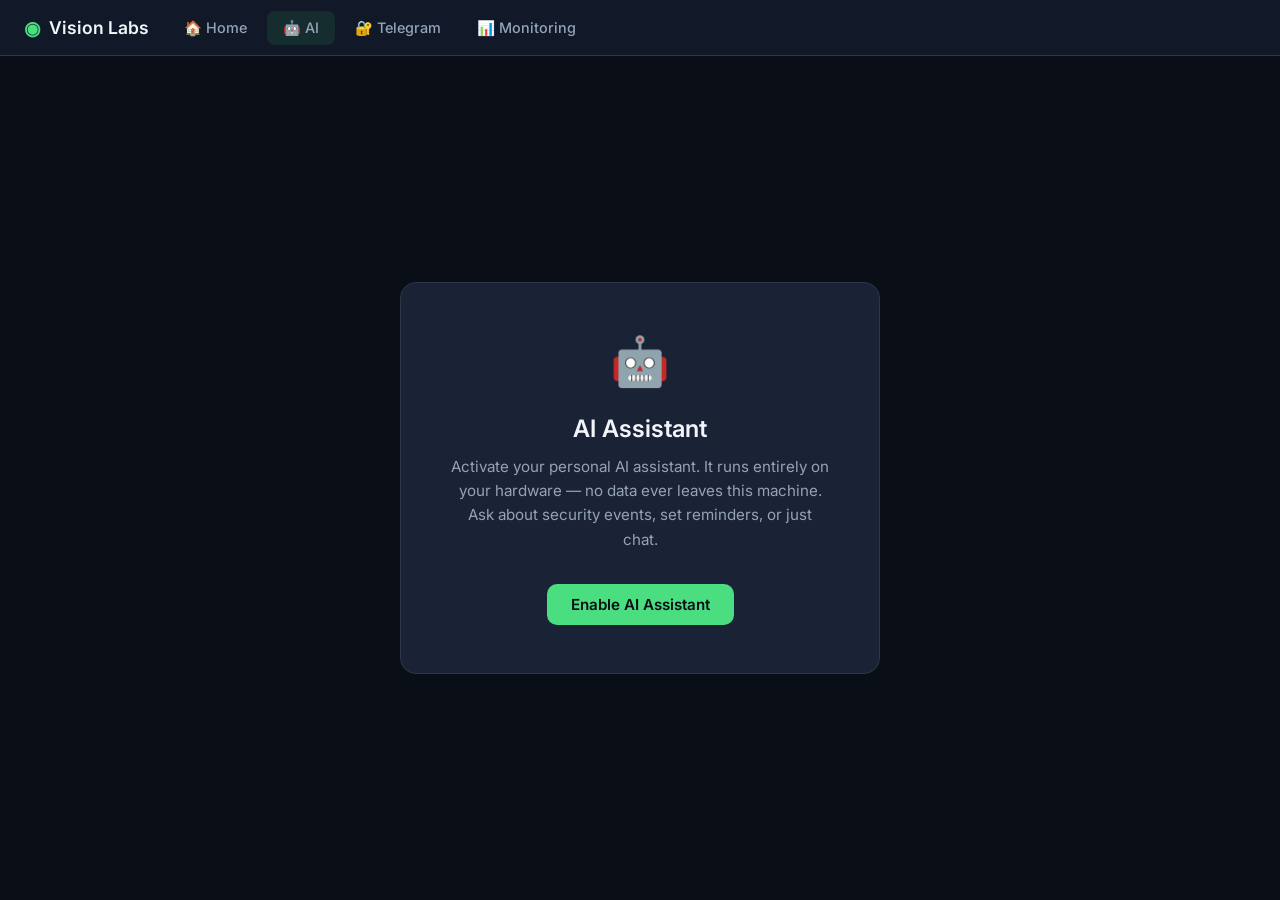
==== commit c7fca19f: "remove video gen, remove dolphin for vram, add dvr, refactoring various files, removing feedback sys" ====
--- a/services/dashboard/static/ai.html
+++ b/services/dashboard/static/ai.html
@@ -10,7 +10,7 @@
     <link rel="stylesheet" href="style.css">
     <link rel="stylesheet" href="ai.css">
     <link rel="stylesheet" href="generate.css">
-    <link rel="stylesheet" href="video.css">
+
     <link href="https://fonts.googleapis.com/css2?family=Inter:wght@300;400;500;600;700&display=swap" rel="stylesheet">
 </head>
 
@@ -25,6 +25,7 @@
                 <a href="/" class="nav-link">🏠 Home</a>
                 <a href="/ai.html" class="nav-link nav-link--active">🤖 AI</a>
                 <a href="/telegram.html" class="nav-link">🔐 Telegram</a>
+                <a href="/monitoring.html" class="nav-link">📊 Monitoring</a>
             </div>
         </div>
     </nav>
@@ -106,8 +107,9 @@
             <button class="model-tab" data-tab="generate" onclick="switchModelTab('generate')">
                 <span class="model-tab-icon">🎨</span> Generate
             </button>
-            <button class="model-tab" data-tab="video" onclick="switchModelTab('video')">
-                <span class="model-tab-icon">🎬</span> Video
+
+            <button class="model-tab" data-tab="recordings" onclick="switchModelTab('recordings')">
+                <span class="model-tab-icon">📹</span> DVR
             </button>
         </div>
 
@@ -426,6 +428,11 @@
                             <input type="number" id="sweepBatchCount" min="1" max="4" value="1"
                                 class="sweep-batch-input">
                         </div>
+                        <div class="sweep-batch-group">
+                            <label class="video-checkbox-label" style="padding-top:0;">
+                                <input type="checkbox" id="sweepRandomSeed"> Random seed per combo
+                            </label>
+                        </div>
                         <button class="generate-btn sweep-run-btn" id="sweepRunBtn" onclick="window._genRunSweep()"
                             disabled>▶
                             Run Sweep</button>
@@ -462,141 +469,42 @@
             </div>
         </div>
 
-        <!-- Tab: Video Pipeline -->
-        <div id="tabVideo" class="tab-panel" style="display: none;">
-            <div class="video-panel">
-                <div class="video-status-bar">
-                    <span class="video-status-label">🎬 Video Pipeline</span>
-                    <span class="video-status-dot" id="videoStatusDot"></span>
-                    <span class="video-status-text" id="videoStatusText">Ready</span>
-                </div>
-
-                <!-- Characters Panel -->
-                <div class="video-characters-panel" id="videoCharactersPanel">
-                    <div class="video-characters-header">
-                        <span>👤 Characters</span>
-                        <button class="video-char-add-btn" onclick="window._videoAddCharacter()">+ Add</button>
-                    </div>
-                    <div class="video-characters-grid" id="videoCharactersGrid">
-                        <!-- Populated by JS -->
-                    </div>
-                </div>
-
-                <!-- Character Edit Modal -->
-                <div class="video-char-modal-overlay" id="videoCharModal" style="display:none;"
-                    onclick="window._videoCloseCharModal(event)">
-                    <div class="video-char-modal">
-                        <div class="video-char-modal-header">
-                            <span id="videoCharModalTitle">New Character</span>
-                            <button onclick="window._videoCloseCharModal()">✕</button>
-                        </div>
-                        <div class="video-char-modal-body">
-                            <label>Name</label>
-                            <input type="text" id="videoCharName" placeholder="e.g. Maya" maxlength="50"
-                                autocomplete="off">
-                            <label>Description (for prompts)</label>
-                            <textarea id="videoCharDesc" rows="3"
-                                placeholder="e.g. Young woman, long black hair, brown eyes, red jacket, white t-shirt"></textarea>
-                            <label>Reference Images <span class="video-char-img-limit">(up to 4)</span></label>
-                            <div class="video-char-images" id="videoCharImages">
-                                <!-- Thumbnails populated by JS -->
-                            </div>
-                            <label class="video-char-upload-btn" id="videoCharUploadLabel">
-                                📷 Upload Image
-                                <input type="file" accept="image/*" id="videoCharUploadInput" style="display:none;"
-                                    onchange="window._videoCharUploadImage(this)">
-                            </label>
-                        </div>
-                        <div class="video-char-modal-footer">
-                            <button class="video-char-delete-btn" id="videoCharDeleteBtn"
-                                onclick="window._videoDeleteCharacter()" style="display:none;">🗑 Delete</button>
-                            <button class="video-char-save-btn" onclick="window._videoSaveCharacter()">Save</button>
-                        </div>
-                    </div>
-                </div>
-
-                <div class="video-section" id="videoScriptSection">
-                    <div class="video-prompt-area">
-                        <textarea class="video-prompt-input" id="videoPrompt" rows="3"
-                            placeholder="Describe your video concept... e.g., 'A documentary about the rise of AI in everyday life'"></textarea>
-                    </div>
-                    <div class="video-controls">
-                        <div class="video-control-group">
-                            <label>Duration</label>
-                            <select id="videoDuration">
-                                <option value="1">1 min</option>
-                                <option value="2">2 min</option>
-                                <option value="5" selected>5 min</option>
-                                <option value="10">10 min</option>
-                                <option value="15">15 min</option>
-                                <option value="20">20 min</option>
-                                <option value="30">30 min</option>
-                            </select>
-                        </div>
-                        <div class="video-control-group">
-                            <label>Image Model</label>
-                            <select id="videoModel">
-                                <option value="">Loading...</option>
-                            </select>
-                        </div>
-                        <div class="video-control-group">
-                            <label>Resolution</label>
-                            <select id="videoResolution">
-                                <option value="512x288" selected>512×288 (fast, VRAM safe)</option>
-                                <option value="768x432">768×432 (16:9)</option>
-                                <option value="1024x576">1024×576 (16:9, high VRAM)</option>
-                            </select>
-                        </div>
-                        <div class="video-control-group">
-                            <label class="video-checkbox-label">
-                                <input type="checkbox" id="videoSmooth"> Smooth motion (24fps interpolation, slower)
-                            </label>
-                        </div>
-                    </div>
-                    <div class="video-actions-row">
-                        <button class="video-btn video-btn-script" id="videoScriptBtn"
-                            onclick="window._videoGenerateScript()">📝 Generate Script</button>
-                        <button class="video-btn video-btn-produce" id="videoProduceBtn"
-                            onclick="window._videoProduceFull()" disabled>🎬 Produce Video</button>
-                        <button class="video-btn video-btn-clear" id="videoClearBtn"
-                            onclick="window._videoClearAll()">🗑 Clear All</button>
-                    </div>
-                </div>
-
-                <div class="video-script-editor" id="videoScriptEditor" style="display:none;">
-                    <div class="video-script-header">
-                        <span id="videoScriptTitle">Script</span>
-                        <span id="videoScriptInfo" class="video-script-info"></span>
-                    </div>
-                    <div class="video-scenes-list" id="videoScenesList"></div>
-                </div>
-
-                <div class="video-progress" id="videoProgress" style="display:none;">
-                    <div class="video-progress-header">
-                        <span id="videoProgressPhase">Phase</span>
-                        <button class="video-cancel-btn" id="videoCancelBtn" onclick="window._videoCancelPipeline()">✕
-                            Cancel</button>
-                    </div>
-                    <div class="video-progress-bar-container">
-                        <div class="video-progress-bar" id="videoProgressBar" style="width:0%"></div>
-                    </div>
-                    <span class="video-progress-text" id="videoProgressText">0%</span>
-                </div>
-
-                <div class="video-output" id="videoOutput">
-                    <div class="video-output-placeholder">
-                        <span class="placeholder-icon">🎬</span>
-                        <span>Enter a concept and generate a script to get started</span>
-                    </div>
-                </div>
-
-                <div class="video-history" id="videoHistory" style="display:none;">
-                    <div class="video-history-header">📁 Past Videos</div>
-                    <div class="video-history-list" id="videoHistoryList"></div>
-                </div>
-            </div>
-
-
+
+
+
+
+        <!-- Tab: DVR Recordings -->
+        <div id="tabRecordings" class="tab-panel" style="display: none;">
+            <div class="video-section">
+                <h3 style="margin:0 0 12px; color:var(--text-primary,#e0e0e0); font-size:1.1em;">📹 DVR Recordings</h3>
+                <div class="video-controls" style="margin-bottom:12px;">
+                    <div class="video-control-group">
+                        <label>Date</label>
+                        <select id="recDatePicker" onchange="window._loadRecSegments(this.value)">
+                            <option value="">Loading dates...</option>
+                        </select>
+                    </div>
+                </div>
+
+                <!-- Segment Grid -->
+                <div id="recSegmentGrid"
+                    style="display:grid; grid-template-columns:repeat(auto-fill, minmax(140px, 1fr)); gap:8px; margin-bottom:16px;">
+                    <div style="color:var(--text-secondary,#888); grid-column:1/-1; text-align:center; padding:20px;">
+                        Select a date to view recordings</div>
+                </div>
+
+                <!-- Video Player -->
+                <div id="recPlayerWrap" style="display:none; margin-top:12px;">
+                    <div style="display:flex; align-items:center; justify-content:space-between; margin-bottom:8px;">
+                        <span id="recPlayerLabel" style="color:var(--text-primary,#e0e0e0); font-weight:600;"></span>
+                        <button onclick="window._closeRecPlayer()"
+                            style="background:none; border:1px solid var(--border,#444); color:var(--text-secondary,#aaa); border-radius:4px; padding:2px 10px; cursor:pointer;">✕
+                            Close</button>
+                    </div>
+                    <video id="recPlayer" controls
+                        style="width:100%; max-height:500px; border-radius:8px; background:#000;"></video>
+                </div>
+            </div>
         </div>
     </div>
 
@@ -627,34 +535,26 @@
         <div class="lightbox-counter" id="lightboxCounter"></div>
     </div>
 
-    <!-- Floating Creative Chat FAB + Modal -->
-    <button class="creative-fab" id="creativeFab" onclick="window._creativeOpenModal()" title="Creative Assistant">
-        🐬
-    </button>
-    <div class="creative-modal-overlay" id="creativeModalOverlay" style="display:none;"
-        onclick="window._creativeCloseModal(event)">
-        <div class="creative-modal">
-            <div class="creative-modal-header">
-                <span>🐬 Creative Assistant</span>
-                <span class="creative-modal-context" id="creativeModalContext">generate</span>
-                <button class="creative-modal-close" onclick="window._creativeCloseModal()">✕</button>
-            </div>
-            <div class="creative-chat-messages" id="creativeMessages">
-                <div class="creative-chat-welcome" id="creativeWelcome">Ask me to help craft prompts, styles, or ideas!
-                </div>
-            </div>
-            <div class="creative-chat-input-row">
-                <input type="text" id="creativeInput" class="creative-chat-input"
-                    placeholder="e.g. Write me a cinematic portrait prompt..."
-                    onkeydown="if(event.key==='Enter')window._creativeSendModal()">
-                <button class="creative-chat-send" onclick="window._creativeSendModal()">➤</button>
-            </div>
+
+    <!-- Clip Gallery Modal -->
+    <div class="gallery-modal-overlay" id="clipGalleryModal" style="display:none;"
+        onclick="if(event.target===this)window._closeClipGallery()">
+        <div class="gallery-modal">
+            <div class="gallery-modal-header">
+                <span class="gallery-modal-title">🎬 Clip Gallery</span>
+                <div class="gallery-modal-actions">
+                    <span id="clipGalleryCount" class="gallery-count"></span>
+                    <button class="gallery-modal-close" onclick="window._closeClipGallery()">✕</button>
+                </div>
+            </div>
+            <div class="gallery-modal-body" id="clipGalleryBody"></div>
+            <div class="gallery-modal-footer" id="clipGalleryFooter" style="display:none;"></div>
         </div>
     </div>
 
     <script src="ai.js"></script>
     <script src="generate.js"></script>
-    <script src="video.js"></script>
+
 </body>
 
 </html>
--- a/services/dashboard/static/style.css
+++ b/services/dashboard/static/style.css
@@ -1252,6 +1252,7 @@
 
     .navbar-links {
         gap: 2px;
+        flex-wrap: wrap;
     }
 
     .nav-link {
--- a/services/dashboard/static/ai.css
+++ b/services/dashboard/static/ai.css
@@ -755,7 +755,7 @@
     display: flex;
     flex-direction: column;
     min-height: 0;
-    overflow: hidden;
+    overflow-y: auto;
     position: relative;
 }
 
@@ -1127,4 +1127,48 @@
         gap: 0.5rem;
         text-align: center;
     }
+}
+
+/* ---------------------------------------------------------------------------
+ * DVR Recordings Tab
+ * (Previously in video.css — only the classes used by the DVR panel)
+ * --------------------------------------------------------------------------- */
+.video-section {
+    padding: 16px;
+    display: flex;
+    flex-direction: column;
+    gap: 12px;
+    height: 100%;
+    overflow-y: auto;
+}
+
+.video-controls {
+    display: flex;
+    gap: 12px;
+    flex-wrap: wrap;
+}
+
+.video-control-group {
+    display: flex;
+    flex-direction: column;
+    gap: 4px;
+    flex: 1;
+    min-width: 120px;
+}
+
+.video-control-group label {
+    font-size: 0.78em;
+    font-weight: 500;
+    color: #71717a;
+    text-transform: uppercase;
+    letter-spacing: 0.5px;
+}
+
+.video-control-group select {
+    padding: 8px 10px;
+    background: rgba(255, 255, 255, 0.05);
+    border: 1px solid rgba(255, 255, 255, 0.1);
+    border-radius: 8px;
+    color: #e4e4e7;
+    font-size: 0.85em;
 }
--- a/services/dashboard/static/generate.css
+++ b/services/dashboard/static/generate.css
@@ -10,6 +10,9 @@
     padding: 16px;
     height: calc(100vh - 180px);
     overflow-y: auto;
+    overflow-x: hidden;
+    max-width: 100vw;
+    box-sizing: border-box;
 }
 
 /* --- Status bar --- */
@@ -555,7 +558,7 @@
     gap: 12px;
 }
 
-@media (max-width: 600px) {
+@media (max-width: 768px) {
     .generate-results-grid {
         grid-template-columns: 1fr;
     }
@@ -1701,8 +1704,8 @@
     color: #71717a;
 }
 
-/* Responsive: smaller screens */
-@media (max-width: 600px) {
+/* Responsive: smaller screens (iPhone, mobile) */
+@media (max-width: 768px) {
     .sweep-param-row {
         flex-direction: column;
         align-items: flex-start;
@@ -1720,6 +1723,137 @@
     .sweep-results-grid {
         grid-template-columns: repeat(auto-fill, minmax(140px, 1fr));
         gap: 8px;
+    }
+
+    /* Sweep footer — stack vertically on mobile */
+    .sweep-footer {
+        flex-direction: column;
+        gap: 10px;
+        align-items: stretch;
+    }
+
+    .sweep-combo-count {
+        text-align: center;
+    }
+
+    .sweep-batch-group {
+        justify-content: center;
+    }
+
+    .sweep-run-btn {
+        width: 100% !important;
+    }
+
+    /* Sweep LoRA dropdown — full width on mobile */
+    .sweep-lora-select {
+        max-width: 100%;
+        width: 100%;
+    }
+
+    /* Sweep panel padding */
+    .sweep-panel {
+        padding: 12px;
+    }
+
+    /* Actions row — stack generate + gallery + sweep buttons */
+    .generate-actions-row {
+        flex-direction: column;
+    }
+
+    .generate-actions-row .generate-btn,
+    .generate-actions-row .gallery-btn,
+    .generate-actions-row .sweep-btn {
+        width: 100%;
+        box-sizing: border-box;
+    }
+
+    .gallery-btn {
+        text-align: center;
+        display: flex;
+        align-items: center;
+        justify-content: center;
+        white-space: normal;
+    }
+
+    /* Gallery modal — full-screen on mobile */
+    .gallery-modal-overlay {
+        padding: 0;
+    }
+
+    .gallery-modal {
+        max-width: 100%;
+        max-height: 100vh;
+        border-radius: 0;
+    }
+
+    .gallery-modal-body {
+        padding: 10px;
+    }
+
+    .gallery-grid {
+        grid-template-columns: repeat(auto-fill, minmax(100px, 1fr));
+        gap: 6px;
+    }
+
+    /* Lightbox nav — smaller and tighter on mobile */
+    .lightbox-overlay {
+        padding: 10px;
+    }
+
+    .lightbox-nav {
+        width: 36px;
+        height: 56px;
+        font-size: 1.6em;
+    }
+
+    .lightbox-prev {
+        left: 6px;
+    }
+
+    .lightbox-next {
+        right: 6px;
+    }
+
+    .lightbox-close {
+        top: 10px;
+        right: 10px;
+        width: 36px;
+        height: 36px;
+    }
+
+    /* Status bar — wrap on mobile */
+    .generate-status-bar {
+        flex-wrap: wrap;
+        gap: 8px;
+    }
+
+    /* Dimension presets — wrap on mobile */
+    .dimension-presets {
+        flex-wrap: wrap;
+        gap: 6px;
+    }
+
+    .dimension-preset {
+        flex-shrink: 0;
+        font-size: 0.7em;
+        padding: 4px 8px;
+    }
+
+    /* Image actions — wrap neatly */
+    .generate-image-actions {
+        flex-wrap: wrap;
+        justify-content: center;
+    }
+
+    .generate-image-actions button {
+        flex: 1;
+        min-width: 80px;
+        text-align: center;
+    }
+
+    /* Clip gallery grid on mobile */
+    .clip-gallery-grid {
+        grid-template-columns: 1fr;
     }
 }
 
